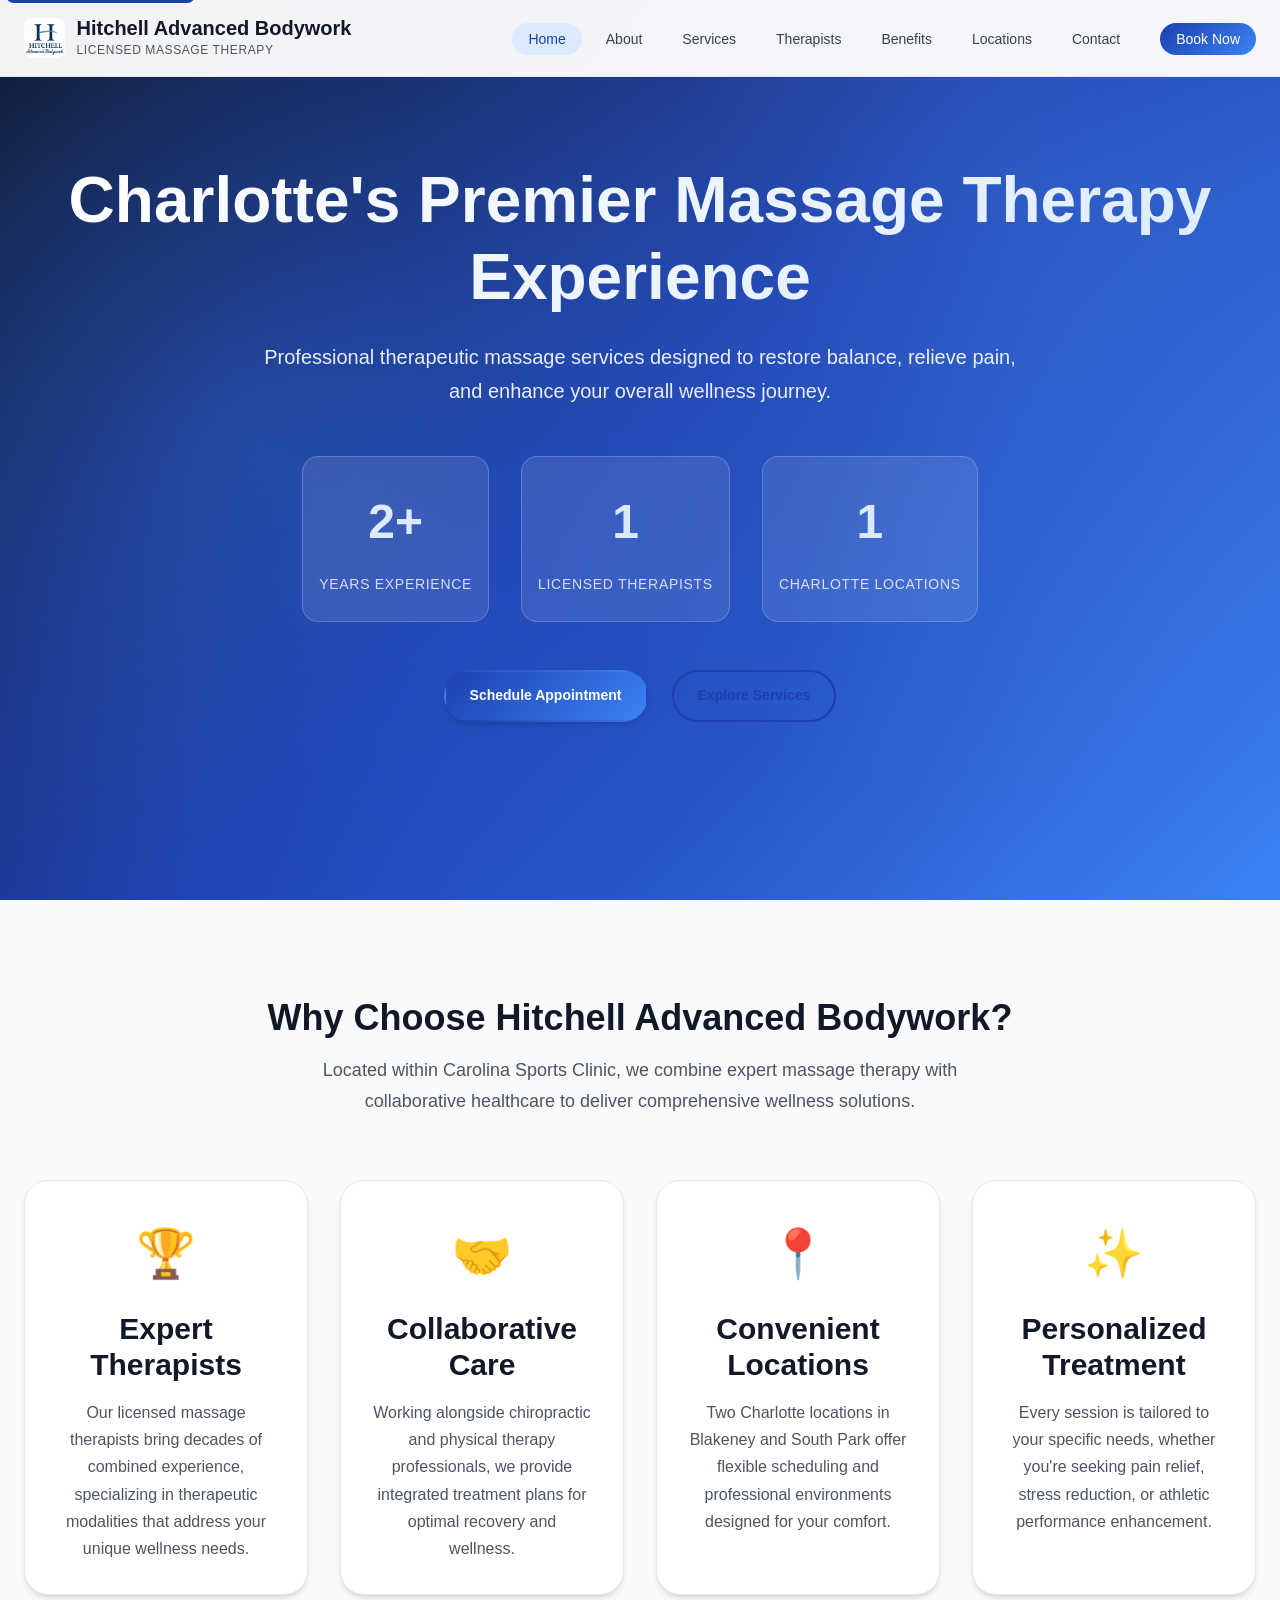
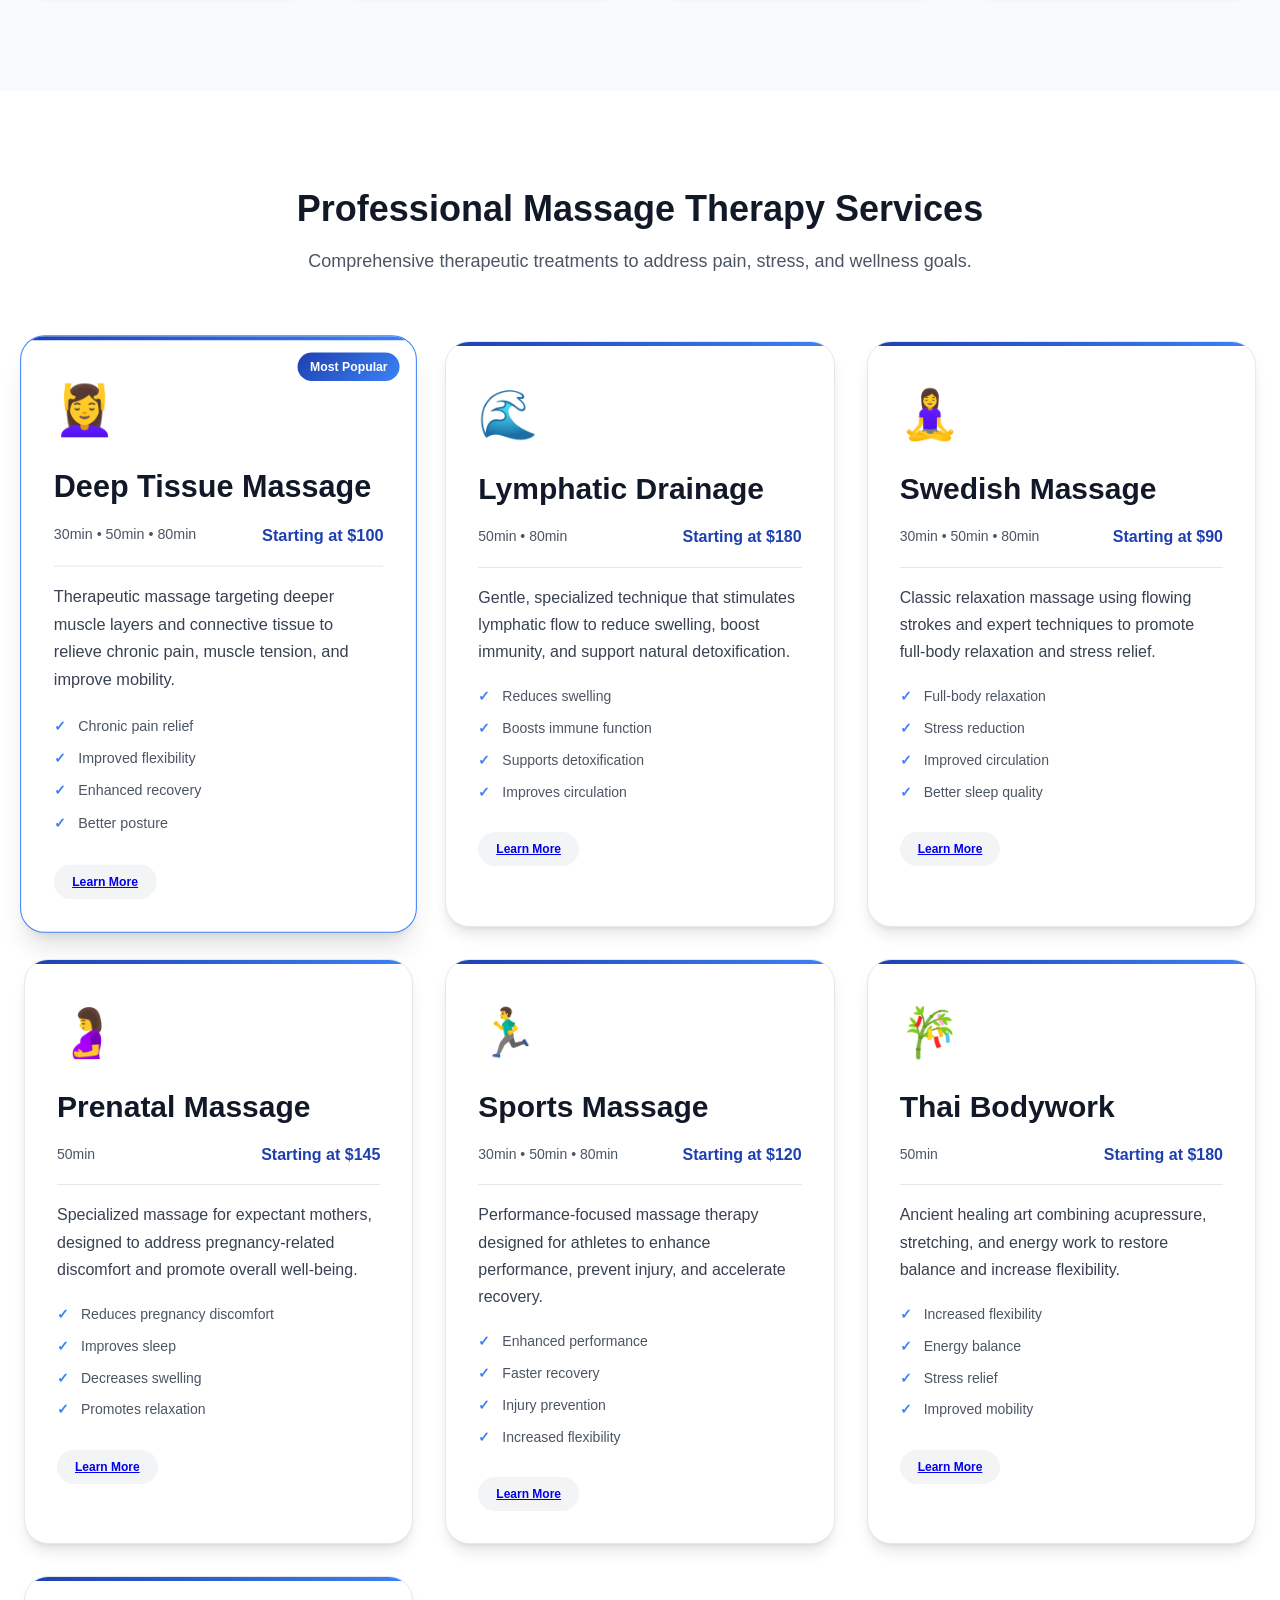
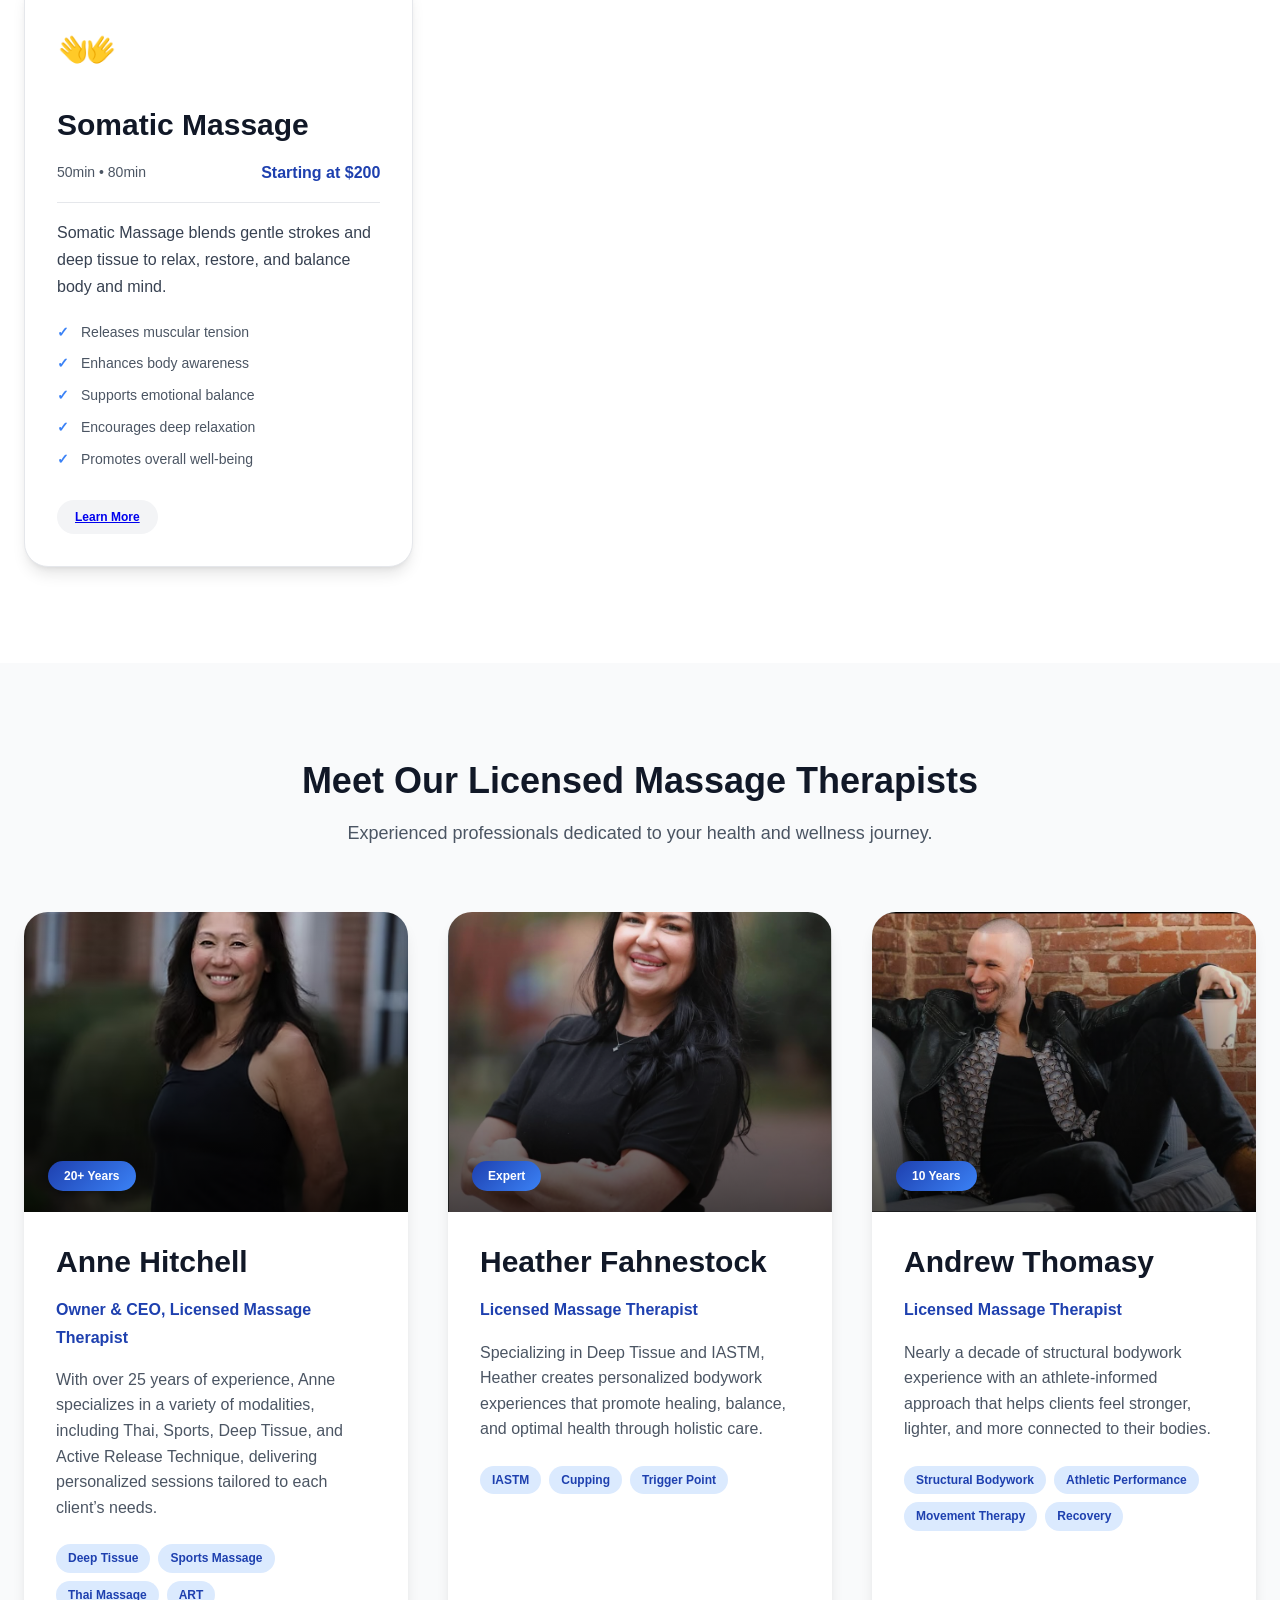
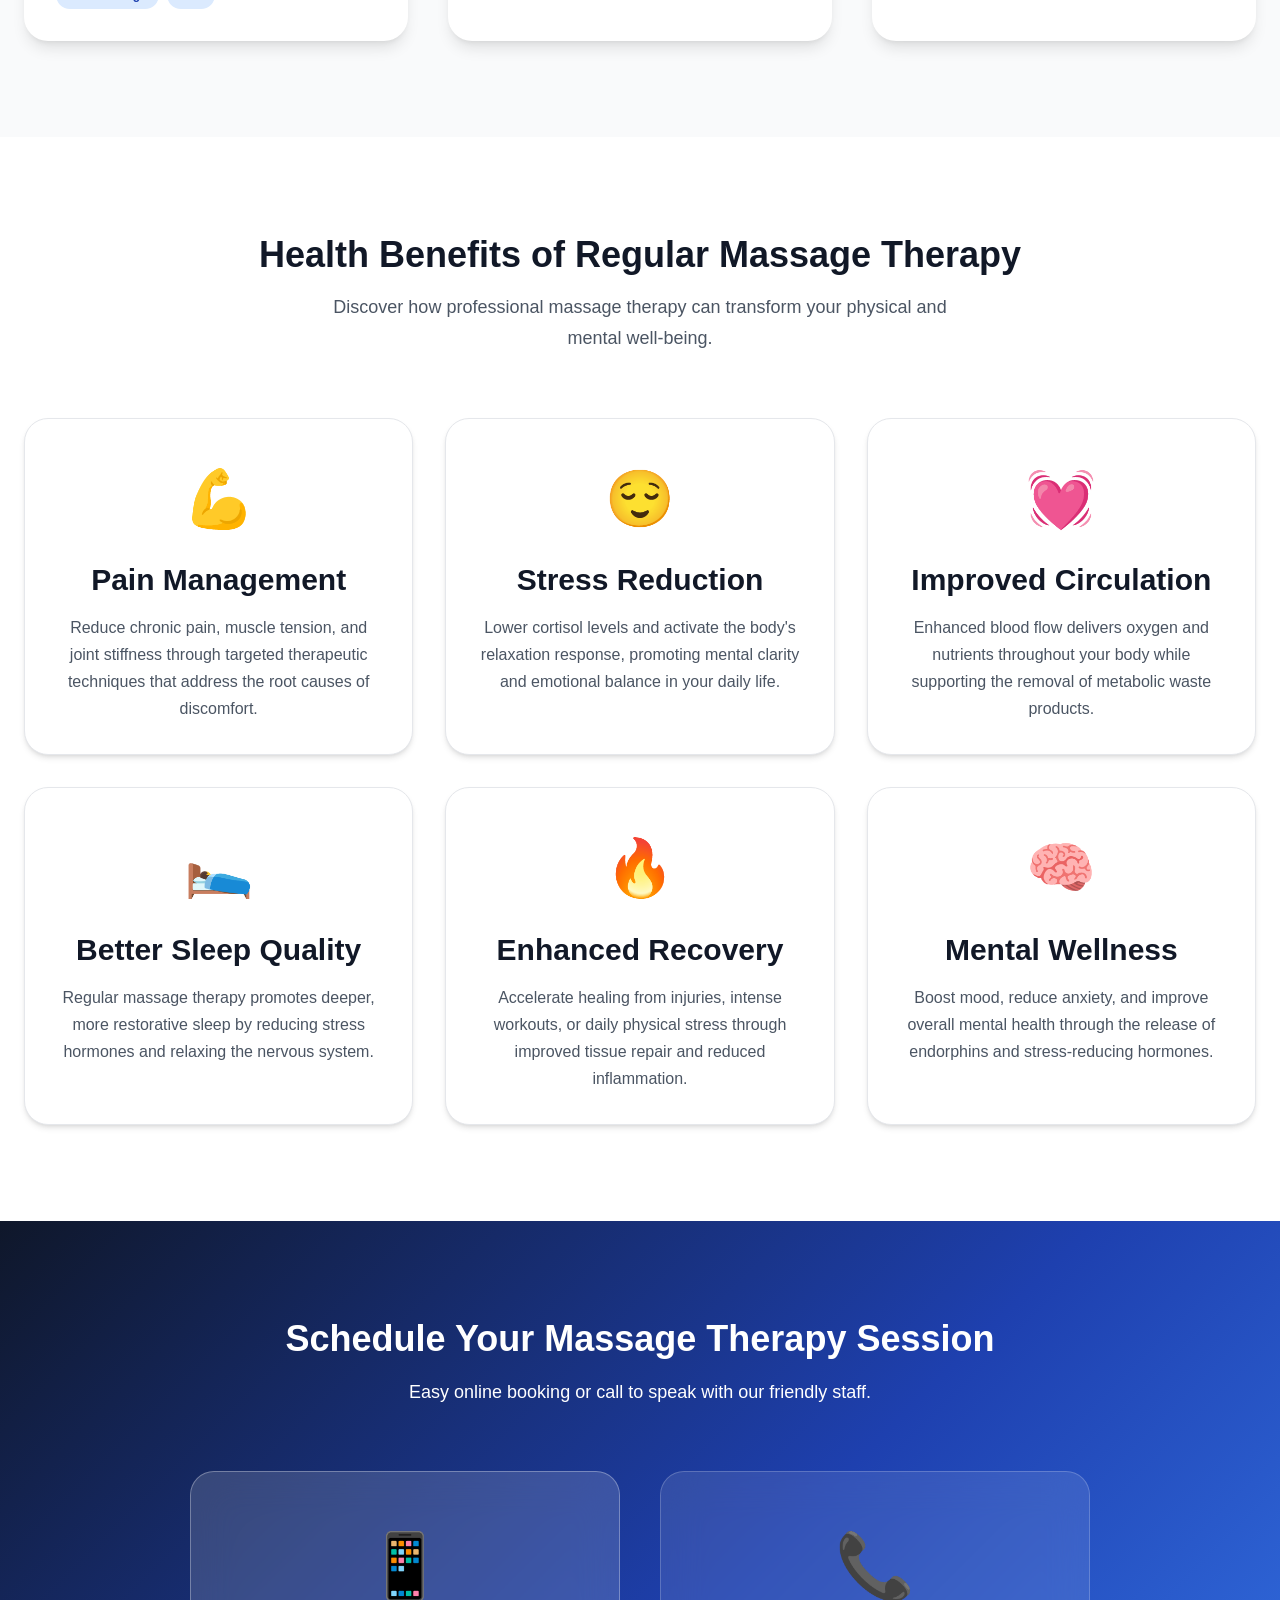
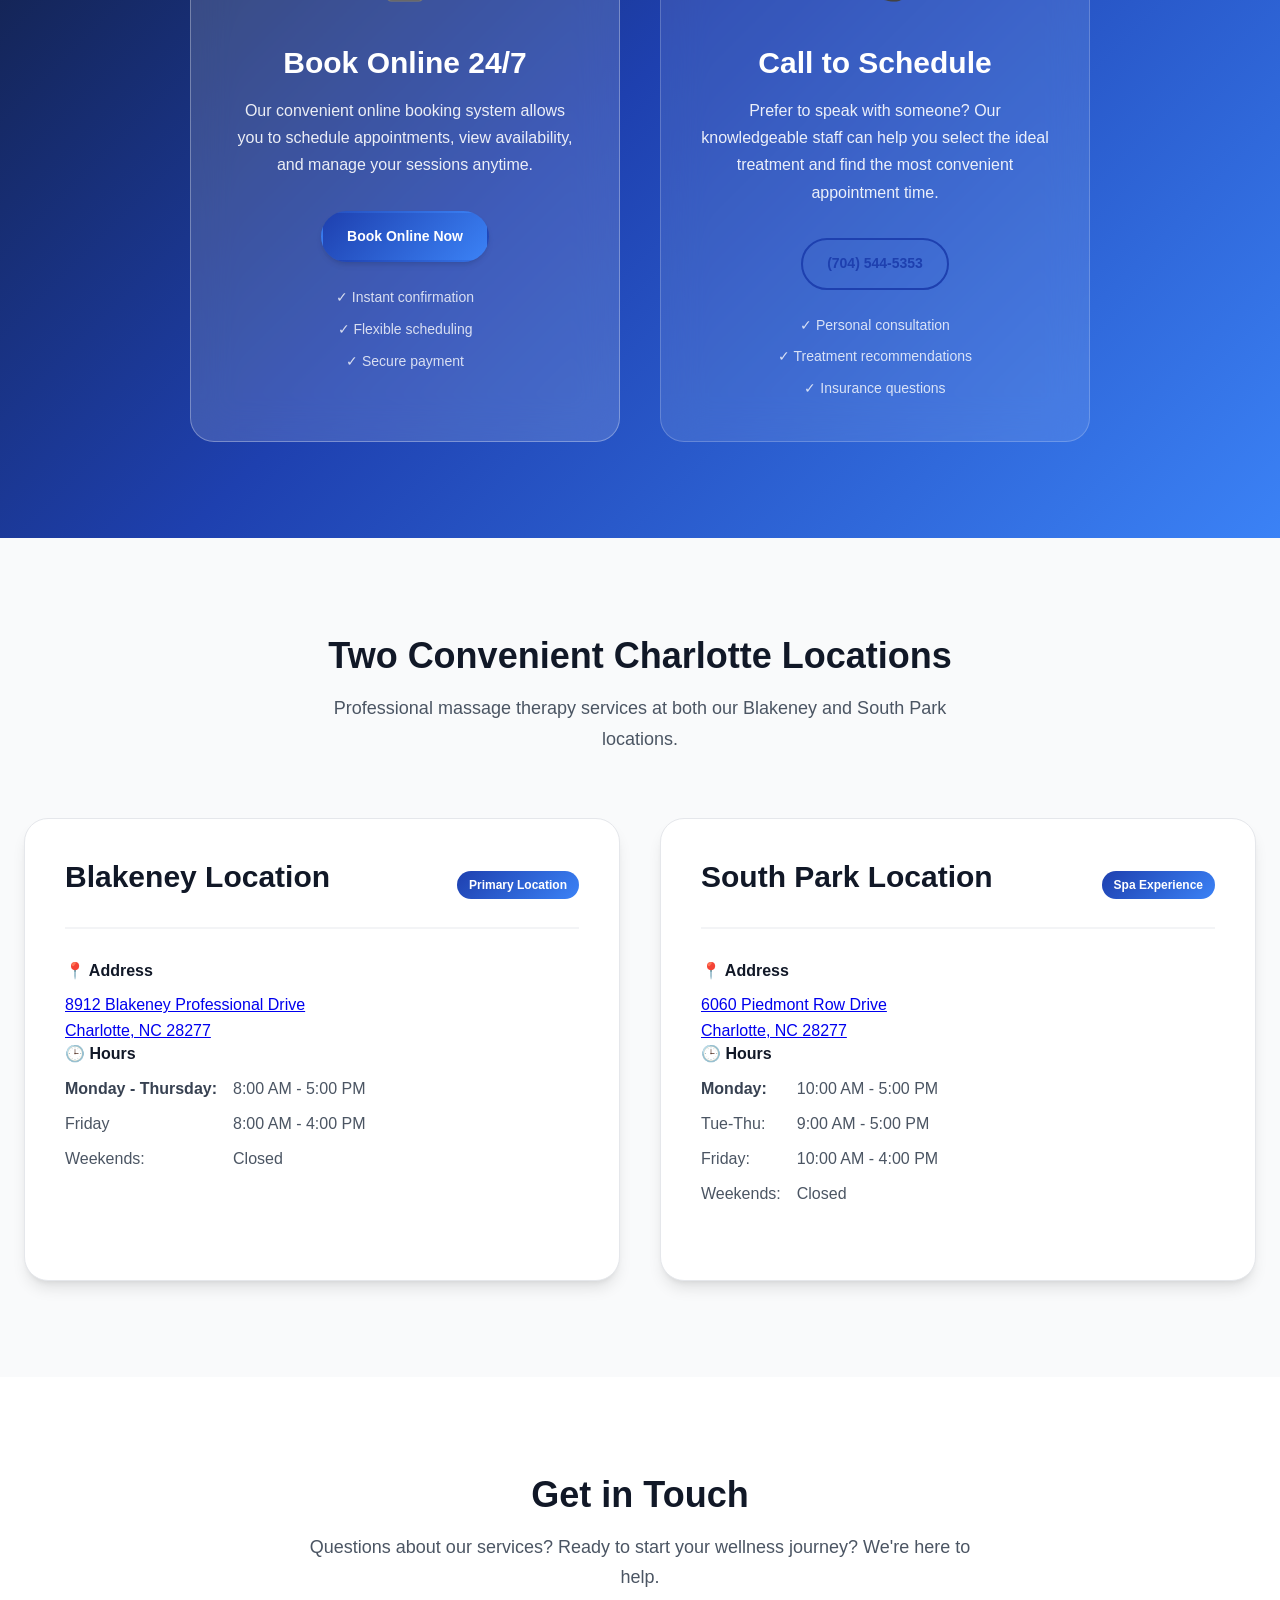
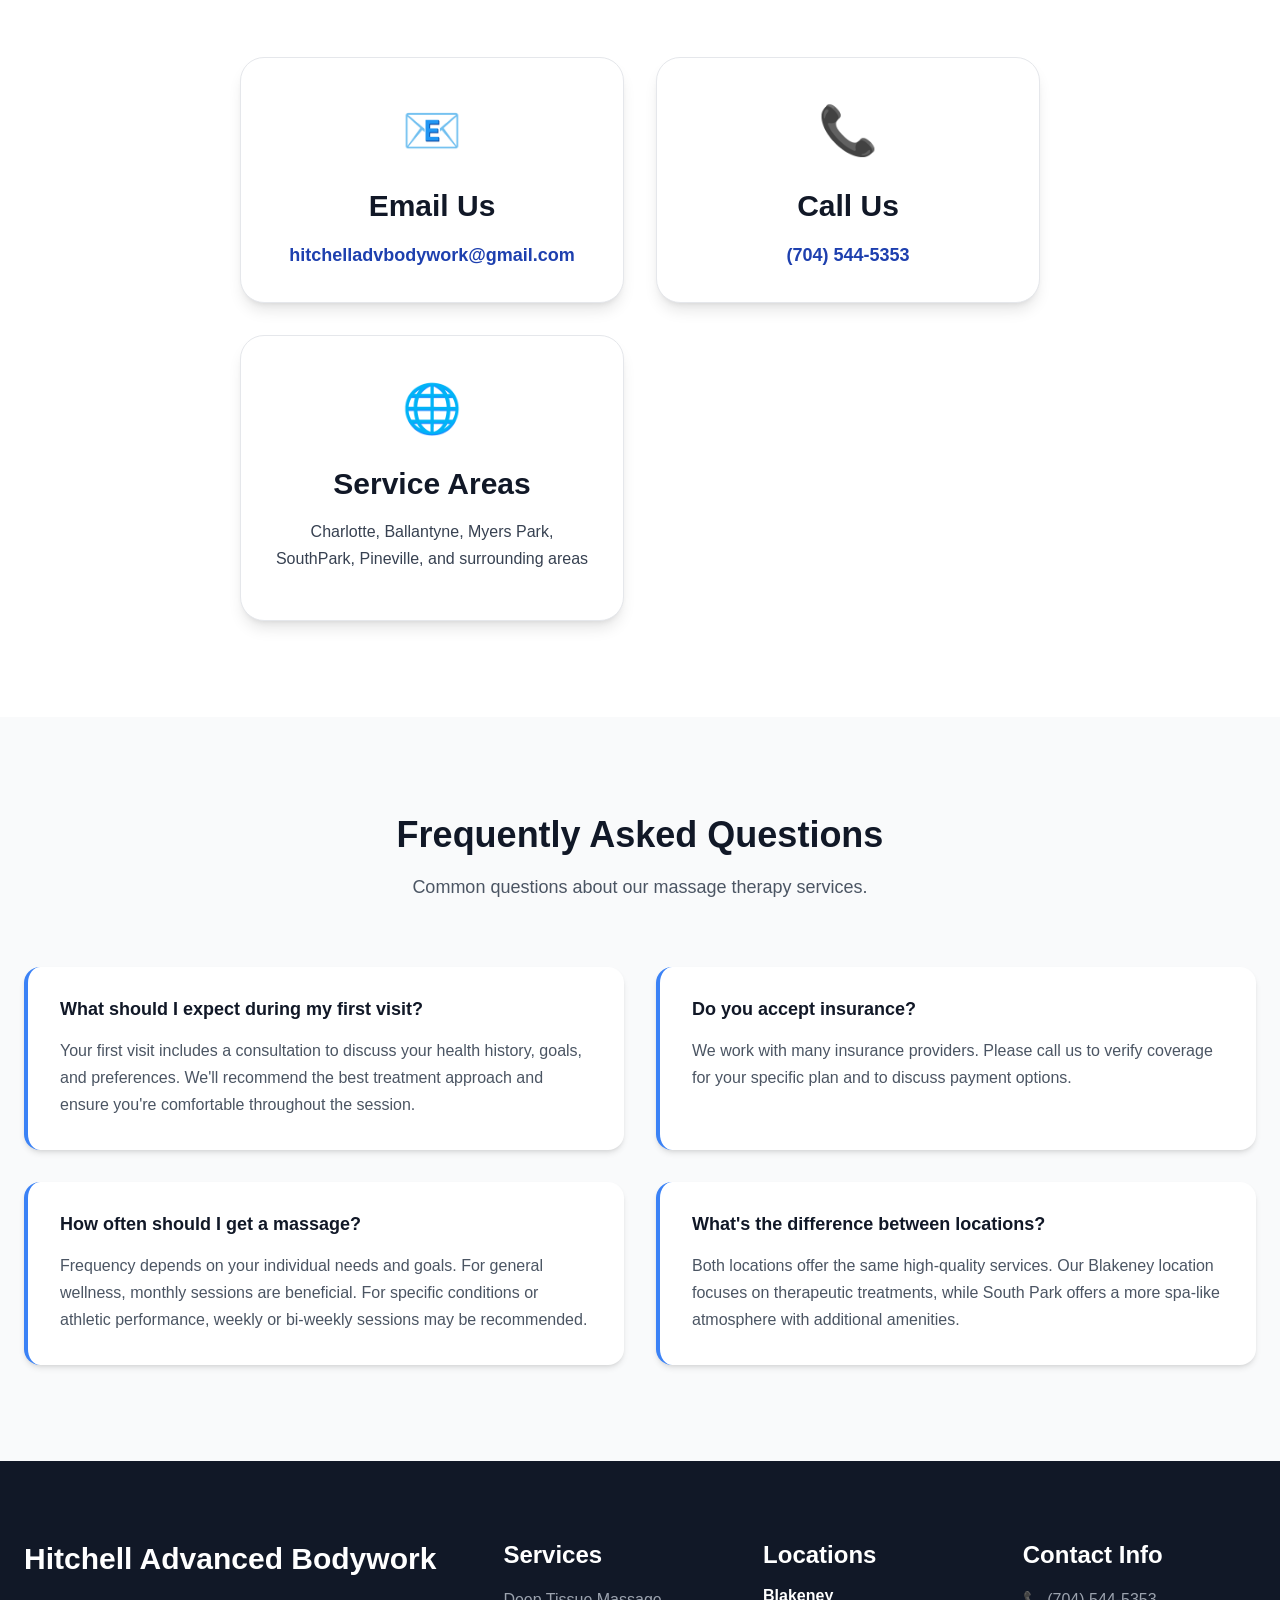
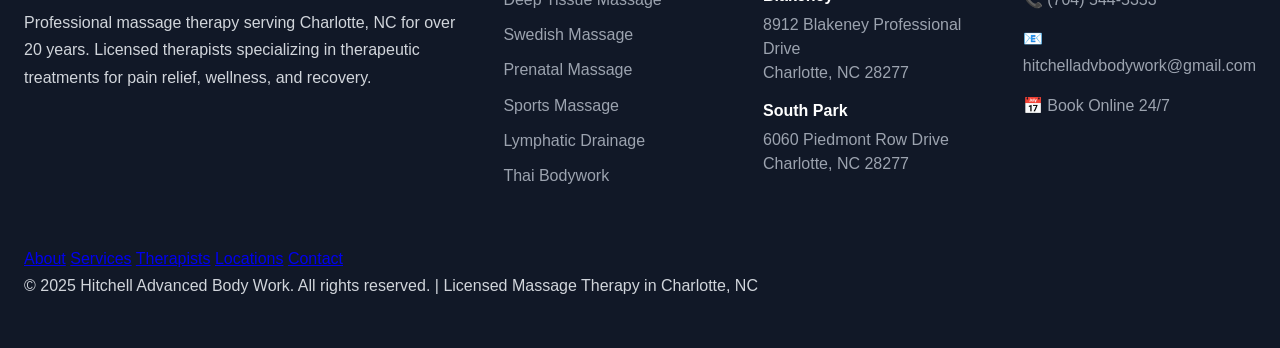
==== index.html @ aff87672 "Update index.html No Reiki" ====
<!DOCTYPE html>
<html lang="en">
<head>
    <meta charset="UTF-8">
    <meta name="viewport" content="width=device-width, initial-scale=1.0, maximum-scale=1.0, user-scalable=no">

    <title>Hitchell Advanced Bodywork | Professional Massage Therapy Charlotte NC | Licensed Therapists</title>

    <!-- Enhanced SEO Meta Tags -->
    <meta name="description" content="Expert massage therapy in Charlotte, NC. Licensed therapists offering deep tissue, Swedish, prenatal, sports massage & more. Book online at Blakeney & South Park locations.">
    <meta name="keywords" content="massage therapy Charlotte NC, deep tissue massage, Swedish massage, prenatal massage, sports massage, lymphatic drainage, professional massage therapist, Charlotte massage clinic">
    <meta name="author" content="Hitchell Advanced Bodywork">
    <meta name="robots" content="index, follow">
    
    <!-- Local Business Schema -->
    <script type="application/ld+json">
    {
      "@context": "https://schema.org",
      "@type": "LocalBusiness",
      "name": "Hitchell Advanced Bodywork",
      "description": "Professional massage therapy services in Charlotte, NC",
      "url": "https://hitchelladvancedbodywork.com",
      "telephone": "+1-704-544-5353",
      "email": "hitchelladvbodywork@gmail.com",
      "address": [
        {
          "@type": "PostalAddress",
          "streetAddress": "8912 Blakeney Professional Drive",
          "addressLocality": "Charlotte",
          "addressRegion": "NC",
          "postalCode": "28277"
        },
        {
          "@type": "PostalAddress",
          "streetAddress": "6060 Piedmont Row Drive",
          "addressLocality": "Charlotte",
          "addressRegion": "NC",
          "postalCode": "28277"
        }
      ],
      "openingHours": ["Mo 08:00-17:00", "Tu 08:00-14:00", "We 08:00-13:30", "Th 09:00-17:00", "Fr 09:00-15:00"],
      "serviceArea": {
        "@type": "GeoCircle",
        "geoMidpoint": {
          "@type": "GeoCoordinates",
          "latitude": "35.1495",
          "longitude": "-80.8414"
        },
        "geoRadius": "25000"
      },
      "priceRange": "$$"
    }
    </script>

    <!-- Favicon -->
    <link rel="icon" type="image/x-icon" href="favicon.ico">
    <link rel="icon" type="image/png" sizes="32x32" href="hitchadv.png">
    <link rel="apple-touch-icon" sizes="180x180" href="hitchadv.png">

    <!-- Open Graph Tags -->
    <meta property="og:title" content="Hitchell Advanced Bodywork - Professional Massage Therapy Charlotte NC">
    <meta property="og:description" content="Expert massage therapy services including deep tissue, Swedish, prenatal, and sports massage. Licensed therapists in Charlotte, NC.">
    <meta property="og:type" content="business.business">
    <meta property="og:url" content="https://hitchelladvancedbodywork.com">
    <meta property="og:image" content="https://hitchelladvancedbodywork.com/hitchadv.png">

    <link rel="stylesheet" href="massage_website_seo_css.css">
    <meta name="theme-color" content="#2C5AA0">
</head>

<body>
    <!-- Skip Navigation -->
    <a href="#main-content" class="skip-link">Skip to main content</a>

    <!-- Navigation Header -->
    <nav class="navbar" role="navigation" aria-label="Main navigation">
        <div class="nav-container">
            <div class="nav-brand">
                <img src="hitchadv.png" alt="Hitchell Advanced Body Work Logo" class="nav-logo">
                <div class="brand-text">
                    <h1 class="brand-name">Hitchell Advanced Bodywork</h1>
                    <span class="brand-tagline">Licensed Massage Therapy</span>
                </div>
            </div>

            <button class="nav-toggle" aria-label="Toggle navigation menu" aria-expanded="false">
                <span class="hamburger-line"></span>
                <span class="hamburger-line"></span>
                <span class="hamburger-line"></span>
            </button>

            <ul class="nav-menu" role="menubar">
                <li class="nav-item" role="none">
                    <a href="#home" class="nav-link" role="menuitem" aria-current="page">Home</a>
                </li>
                <li class="nav-item" role="none">
                    <a href="#about" class="nav-link" role="menuitem">About</a>
                </li>
                <li class="nav-item" role="none">
                    <a href="#services" class="nav-link" role="menuitem">Services</a>
                </li>
                <li class="nav-item" role="none">
                    <a href="#team" class="nav-link" role="menuitem">Therapists</a>
                </li>
                <li class="nav-item" role="none">
                    <a href="#benefits" class="nav-link" role="menuitem">Benefits</a>
                </li>
                <li class="nav-item" role="none">
                    <a href="#locations" class="nav-link" role="menuitem">Locations</a>
                </li>
                <li class="nav-item" role="none">
                    <a href="#contact" class="nav-link" role="menuitem">Contact</a>
                </li>
                <li class="nav-item nav-cta" role="none">
                    <a href="#booking" class="nav-link cta-nav" role="menuitem">Book Now</a>
                </li>
            </ul>
        </div>
    </nav>

    <main id="main-content" role="main">
        <!-- Hero Section -->
        <section id="home" class="hero-section" aria-labelledby="hero-title">
            <div class="hero-background"></div>
            <div class="hero-content">
                <div class="container">
                    <div class="hero-text">
                        <h2 id="hero-title" class="hero-title">Charlotte's Premier Massage Therapy Experience</h2>
                        <p class="hero-subtitle">Professional therapeutic massage services designed to restore balance, relieve pain, and enhance your overall wellness journey.</p>
                        <div class="hero-stats">
                            <div class="stat-item">
                                <span class="stat-number">20+</span>
                                <span class="stat-label">Years Experience</span>
                            </div>
                            <div class="stat-item">
                                <span class="stat-number">3</span>
                                <span class="stat-label">Licensed Therapists</span>
                            </div>
                            <div class="stat-item">
                                <span class="stat-number">2</span>
                                <span class="stat-label">Charlotte Locations</span>
                            </div>
                        </div>
                        <div class="hero-actions">
                            <a href="#booking" class="btn btn-primary">Schedule Appointment</a>
                            <a href="#services" class="btn btn-outline">Explore Services</a>
                        </div>
                    </div>
                </div>
            </div>
        </section>

        <!-- About Section -->
        <section id="about" class="about-section" aria-labelledby="about-title">
            <div class="container">
                <div class="section-header">
                    <h2 id="about-title">Why Choose Hitchell Advanced Bodywork?</h2>
                    <p class="section-subtitle">Located within Carolina Sports Clinic, we combine expert massage therapy with collaborative healthcare to deliver comprehensive wellness solutions.</p>
                </div>
                
                <div class="about-grid">
                    <div class="about-card">
                        <div class="card-icon">🏆</div>
                        <h3>Expert Therapists</h3>
                        <p>Our licensed massage therapists bring decades of combined experience, specializing in therapeutic modalities that address your unique wellness needs.</p>
                    </div>
                    
                    <div class="about-card">
                        <div class="card-icon">🤝</div>
                        <h3>Collaborative Care</h3>
                        <p>Working alongside chiropractic and physical therapy professionals, we provide integrated treatment plans for optimal recovery and wellness.</p>
                    </div>
                    
                    <div class="about-card">
                        <div class="card-icon">📍</div>
                        <h3>Convenient Locations</h3>
                        <p>Two Charlotte locations in Blakeney and South Park offer flexible scheduling and professional environments designed for your comfort.</p>
                    </div>
                    
                    <div class="about-card">
                        <div class="card-icon">✨</div>
                        <h3>Personalized Treatment</h3>
                        <p>Every session is tailored to your specific needs, whether you're seeking pain relief, stress reduction, or athletic performance enhancement.</p>
                    </div>
                </div>
            </div>
        </section>

        <!-- Services Section -->
        <section id="services" class="services-section" aria-labelledby="services-title">
            <div class="container">
                <div class="section-header">
                    <h2 id="services-title">Professional Massage Therapy Services</h2>
                    <p class="section-subtitle">Comprehensive therapeutic treatments to address pain, stress, and wellness goals.</p>
                </div>

                <div class="services-grid">
                    <article class="service-card featured">
                        <div class="service-badge">Most Popular</div>
                        <div class="service-icon">💆‍♀️</div>
                        <h3>Deep Tissue Massage</h3>
                        <div class="service-meta">
                            <span class="duration">30min • 50min • 80min</span>
                            <span class="price">Starting at $100</span>
                        </div>
                        <p>Therapeutic massage targeting deeper muscle layers and connective tissue to relieve chronic pain, muscle tension, and improve mobility.</p>
                        <ul class="service-benefits">
                            <li>Chronic pain relief</li>
                            <li>Improved flexibility</li>
                            <li>Enhanced recovery</li>
                            <li>Better posture</li>
                        </ul>
                        <button class="btn btn-service"><a href="https://mysite.vagaro.com/hitchelladvancedbodyworkblakeney/services">Learn More</a></button>
                    </article>

                    <article class="service-card">
                        <div class="service-icon">🌊</div>
                        <h3>Lymphatic Drainage</h3>
                        <div class="service-meta">
                            <span class="duration">50min • 80min</span>
                            <span class="price">Starting at $180</span>
                        </div>
                        <p>Gentle, specialized technique that stimulates lymphatic flow to reduce swelling, boost immunity, and support natural detoxification.</p>
                        <ul class="service-benefits">
                            <li>Reduces swelling</li>
                            <li>Boosts immune function</li>
                            <li>Supports detoxification</li>
                            <li>Improves circulation</li>
                        </ul>
                        <button class="btn btn-service"><a href="https://mysite.vagaro.com/hitchelladvancedbodyworkblakeney/services">Learn More</a></button>
                    </article>

                    <article class="service-card">
                        <div class="service-icon">🧘‍♀️</div>
                        <h3>Swedish Massage</h3>
                        <div class="service-meta">
                            <span class="duration">30min • 50min • 80min</span>
                            <span class="price">Starting at $90</span>
                        </div>
                        <p>Classic relaxation massage using flowing strokes and expert techniques to promote full-body relaxation and stress relief.</p>
                        <ul class="service-benefits">
                            <li>Full-body relaxation</li>
                            <li>Stress reduction</li>
                            <li>Improved circulation</li>
                            <li>Better sleep quality</li>
                        </ul>
                        <button class="btn btn-service"><a href="https://mysite.vagaro.com/hitchelladvancedbodyworkblakeney/services">Learn More</a></button>
                    </article>

                    <article class="service-card">
                        <div class="service-icon">🤰</div>
                        <h3>Prenatal Massage</h3>
                        <div class="service-meta">
                            <span class="duration">50min</span>
                            <span class="price">Starting at $145</span>
                        </div>
                        <p>Specialized massage for expectant mothers, designed to address pregnancy-related discomfort and promote overall well-being.</p>
                        <ul class="service-benefits">
                            <li>Reduces pregnancy discomfort</li>
                            <li>Improves sleep</li>
                            <li>Decreases swelling</li>
                            <li>Promotes relaxation</li>
                        </ul>
                        <button class="btn btn-service"><a href="https://mysite.vagaro.com/hitchelladvancedbodyworkblakeney/services">Learn More</a></button>
                    </article>

                    <article class="service-card">
                        <div class="service-icon">🏃‍♂️</div>
                        <h3>Sports Massage</h3>
                        <div class="service-meta">
                            <span class="duration">30min • 50min • 80min</span>
                            <span class="price">Starting at $120</span>
                        </div>
                        <p>Performance-focused massage therapy designed for athletes to enhance performance, prevent injury, and accelerate recovery.</p>
                        <ul class="service-benefits">
                            <li>Enhanced performance</li>
                            <li>Faster recovery</li>
                            <li>Injury prevention</li>
                            <li>Increased flexibility</li>
                        </ul>
                        <button class="btn btn-service"><a href="https://mysite.vagaro.com/hitchelladvancedbodyworkblakeney/services">Learn More</a></button>
                    </article>

                    <article class="service-card">
                        <div class="service-icon">🎋</div>
                        <h3>Thai Bodywork</h3>
                        <div class="service-meta">
                            <span class="duration">50min</span>
                            <span class="price">Starting at $180</span>
                        </div>
                        <p>Ancient healing art combining acupressure, stretching, and energy work to restore balance and increase flexibility.</p>
                        <ul class="service-benefits">
                            <li>Increased flexibility</li>
                            <li>Energy balance</li>
                            <li>Stress relief</li>
                            <li>Improved mobility</li>
                        </ul>
                        <button class="btn btn-service"><a href="https://mysite.vagaro.com/hitchelladvancedbodyworkblakeney/services">Learn More</a></button>
                    </article>
                    <article class="service-card">
                        <div class="service-icon">👐</div>
                        <h3>Somatic Massage</h3>
                        <div class="service-meta">
                            <span class="duration">50min • 80min </span>
                            <span class="price">Starting at $200</span>
                        </div>
                        <p>Somatic Massage blends gentle strokes and deep tissue to relax, restore, and balance body and mind.</p>
                        <ul class="service-benefits">
                            <li>Releases muscular tension</li>
                            <li>Enhances body awareness</li>
                            <li>Supports emotional balance</li>
                            <li>Encourages deep relaxation</li>
                            <li>Promotes overall well-being</li>
                        </ul>
                        <button class="btn btn-service"><a href="https://mysite.vagaro.com/hitchelladvancedbodyworkblakeney/services">Learn More</a></button>
                    </article>
                </div>
            </div>
        </section>

        <!-- Team Section -->
        <section id="team" class="team-section" aria-labelledby="team-title">
            <div class="container">
                <div class="section-header">
                    <h2 id="team-title">Meet Our Licensed Massage Therapists</h2>
                    <p class="section-subtitle">Experienced professionals dedicated to your health and wellness journey.</p>
                </div>

                <div class="team-grid">
                    <article class="team-card">
                        <div class="team-image">
                            <img src="aHitch.avif" alt="Anne Hitchel - Owner and Licensed Massage Therapist" loading="lazy">
                            <div class="team-overlay">
                                <div class="team-social">
                                    <span class="experience-badge">20+ Years</span>
                                </div>
                            </div>
                        </div>
                        <div class="team-content">
                            <h3>Anne Hitchell</h3>
                            <p class="team-role">Owner & CEO, Licensed Massage Therapist</p>
                            <p class="team-bio">With over 25 years of experience, Anne specializes in a variety of modalities, including Thai, Sports, Deep Tissue, and Active Release Technique, delivering personalized sessions tailored to each client’s needs.</p>
                            <div class="team-specialties">
                                <span class="specialty">Deep Tissue</span>
                                <span class="specialty">Sports Massage</span>
                                <span class="specialty">Thai Massage</span>
                                <span class="specialty">ART</span>
                            </div>
                        </div>
                    </article>

                    <article class="team-card">
                        <div class="team-image">
                            <img src="HFahne.png" alt="Heather Fahnestock - Licensed Massage Therapist" loading="lazy">
                            <div class="team-overlay">
                                <div class="team-social">
                                    <span class="experience-badge">Expert</span>
                                </div>
                            </div>
                        </div>
                        <div class="team-content">
                            <h3>Heather Fahnestock</h3>
                            <p class="team-role">Licensed Massage Therapist</p>
                            <p class="team-bio">Specializing in Deep Tissue and IASTM, Heather creates personalized bodywork experiences that promote healing, balance, and optimal health through holistic care.</p>
                            <div class="team-specialties">
                                <span class="specialty">IASTM</span>
                                <span class="specialty">Cupping</span>
                                <span class="specialty">Trigger Point</span>
                            </div>
                        </div>
                    </article>

                    <article class="team-card">
                        <div class="team-image">
                            <img src="andrewthomasy.png" alt="Andrew Thomasy - Licensed Massage Therapist" loading="lazy">
                            <div class="team-overlay">
                                <div class="team-social">
                                    <span class="experience-badge">10 Years</span>
                                </div>
                            </div>
                        </div>
                        <div class="team-content">
                            <h3>Andrew Thomasy</h3>
                            <p class="team-role">Licensed Massage Therapist</p>
                            <p class="team-bio">Nearly a decade of structural bodywork experience with an athlete-informed approach that helps clients feel stronger, lighter, and more connected to their bodies.</p>
                            <div class="team-specialties">
                                <span class="specialty">Structural Bodywork</span>
                                <span class="specialty">Athletic Performance</span>
                                <span class="specialty">Movement Therapy</span>
                                <span class="specialty">Recovery</span>
                            </div>
                        </div>
                    </article>
                </div>
            </div>
        </section>

        <!-- Benefits Section -->
        <section id="benefits" class="benefits-section" aria-labelledby="benefits-title">
            <div class="container">
                <div class="section-header">
                    <h2 id="benefits-title">Health Benefits of Regular Massage Therapy</h2>
                    <p class="section-subtitle">Discover how professional massage therapy can transform your physical and mental well-being.</p>
                </div>

                <div class="benefits-grid">
                    <div class="benefit-card">
                        <div class="benefit-icon">💪</div>
                        <h3>Pain Management</h3>
                        <p>Reduce chronic pain, muscle tension, and joint stiffness through targeted therapeutic techniques that address the root causes of discomfort.</p>
                    </div>

                    <div class="benefit-card">
                        <div class="benefit-icon">😌</div>
                        <h3>Stress Reduction</h3>
                        <p>Lower cortisol levels and activate the body's relaxation response, promoting mental clarity and emotional balance in your daily life.</p>
                    </div>

                    <div class="benefit-card">
                        <div class="benefit-icon">💓</div>
                        <h3>Improved Circulation</h3>
                        <p>Enhanced blood flow delivers oxygen and nutrients throughout your body while supporting the removal of metabolic waste products.</p>
                    </div>

                    <div class="benefit-card">
                        <div class="benefit-icon">🛌</div>
                        <h3>Better Sleep Quality</h3>
                        <p>Regular massage therapy promotes deeper, more restorative sleep by reducing stress hormones and relaxing the nervous system.</p>
                    </div>

                    <div class="benefit-card">
                        <div class="benefit-icon">🔥</div>
                        <h3>Enhanced Recovery</h3>
                        <p>Accelerate healing from injuries, intense workouts, or daily physical stress through improved tissue repair and reduced inflammation.</p>
                    </div>

                    <div class="benefit-card">
                        <div class="benefit-icon">🧠</div>
                        <h3>Mental Wellness</h3>
                        <p>Boost mood, reduce anxiety, and improve overall mental health through the release of endorphins and stress-reducing hormones.</p>
                    </div>
                </div>
            </div>
        </section>

        <!-- Booking Section -->
        <section id="booking" class="booking-section" aria-labelledby="booking-title">
            <div class="container">
                <div class="section-header">
                    <h2 id="booking-title">Schedule Your Massage Therapy Session</h2>
                    <p class="section-subtitle" id="makewhite">Easy online booking or call to speak with our friendly staff.</p>
                </div>

                <div class="booking-options">
                    <div class="booking-card primary">
                        <div class="booking-icon">📱</div>
                        <h3>Book Online 24/7</h3>
                        <p>Our convenient online booking system allows you to schedule appointments, view availability, and manage your sessions anytime.</p>
                        <a href="https://mysite.vagaro.com/hitchelladvancedbodyworkblakeney/home" 
                           target="_blank" 
                           rel="noopener noreferrer" 
                           class="btn btn-primary">
                            Book Online Now
                        </a>
                        <div class="booking-features">
                            <span>✓ Instant confirmation</span>
                            <span>✓ Flexible scheduling</span>
                            <span>✓ Secure payment</span>
                        </div>
                    </div>

                    <div class="booking-card">
                        <div class="booking-icon">📞</div>
                        <h3>Call to Schedule</h3>
                        <p>Prefer to speak with someone? Our knowledgeable staff can help you select the ideal treatment and find the most convenient appointment time.</p>
                        <a href="tel:+17045445353" class="btn btn-outline phone-btn">
                            (704) 544-5353
                        </a>
                        <div class="booking-features">
                            <span>✓ Personal consultation</span>
                            <span>✓ Treatment recommendations</span>
                            <span>✓ Insurance questions</span>
                        </div>
                    </div>
                </div>
            </div>
        </section>

        <!-- Locations Section -->
        <section id="locations" class="locations-section" aria-labelledby="locations-title">
            <div class="container">
                <div class="section-header">
                    <h2 id="locations-title">Two Convenient Charlotte Locations</h2>
                    <p class="section-subtitle">Professional massage therapy services at both our Blakeney and South Park locations.</p>
                </div>

                <div class="locations-grid">
                    <article class="location-card">
                        <div class="location-header">
                            <h3>Blakeney Location</h3>
                            <div class="location-badge">Primary Location</div>
                        </div>
                        
                        <div class="location-content">
                            <div class="location-info">
                                <div class="info-group">
                                    <h4>📍 Address</h4>
                                    <address>
                                        <a href="https://www.google.com/maps/place/8912+Blakeney+Professional+Dr,+Charlotte,+NC+28277/data=!4m2!3m1!1s0x88542802fa7e78d1:0xdeff4538cecf739a?sa=X&ved=1t:242&ictx=111">
                                            8912 Blakeney Professional Drive<br>
                                            Charlotte, NC 28277
                                        </a>
                                    </address>
                                </div>

                                <div class="info-group">
                                    <h4>🕒 Hours</h4>
                                    <div class="hours-grid">
                                        <span>Monday - Thursday:</span><span>8:00 AM - 5:00 PM</span>
                                        <span>Friday</span><span>8:00 AM - 4:00 PM</span>
                                        <span>Weekends:</span><span>Closed</span>
                                    </div>
                                </div>
                            </div>

                           
                        </div>
                    </article>

                    <article class="location-card">
                        <div class="location-header">
                            <h3>South Park Location</h3>
                            <div class="location-badge">Spa Experience</div>
                        </div>
                        
                        <div class="location-content">
                            <div class="location-info">
                                <div class="info-group">
                                    <h4>📍 Address</h4>
                                    <address>
                                        <a href="https://www.google.com/maps/place/6060+Piedmont+Row+Dr,+Charlotte,+NC+28210/data=!4m2!3m1!1s0x88569e68d81b9831:0x7cf42395c311ebec?sa=X&ved=1t:242&ictx=111">
                                            6060 Piedmont Row Drive<br>
                                            Charlotte, NC 28277
                                        </a>
                                    </address>
                                </div>

                                <div class="info-group">
                                    <h4>🕒 Hours</h4>
                                    <div class="hours-grid">
                                        <span>Monday:</span><span>10:00 AM - 5:00 PM</span>
                                        <span>Tue-Thu:</span><span>9:00 AM - 5:00 PM</span>
                                        <span>Friday:</span><span>10:00 AM - 4:00 PM</span>
                                        <span>Weekends:</span><span>Closed</span>
                                    </div>
                                </div>
                            </div>

                            <div class="location-amenities">
                        
                            </div>
                        </div>
                    </article>
                </div>
            </div>
        </section>

        <!-- Contact Section -->
        <section id="contact" class="contact-section" aria-labelledby="contact-title">
            <div class="container">
                <div class="section-header">
                    <h2 id="contact-title">Get in Touch</h2>
                    <p class="section-subtitle">Questions about our services? Ready to start your wellness journey? We're here to help.</p>
                </div>

                <div class="contact-wrapper">
                    <div class="contact-info">
                        <div class="contact-card">
                            <div class="contact-icon">📧</div>
                            <h3>Email Us</h3>
                            <a href="mailto:hitchelladvbodywork@gmail.com" class="contact-link">
                                hitchelladvbodywork@gmail.com
                            </a>
                        </div>

                        <div class="contact-card">
                            <div class="contact-icon">📞</div>
                            <h3>Call Us</h3>
                            <a href="tel:+17045445353" class="contact-link">
                                (704) 544-5353
                            </a>
                        </div>

                        <div class="contact-card">
                            <div class="contact-icon">🌐</div>
                            <h3>Service Areas</h3>
                            <p>Charlotte, Ballantyne, Myers Park, SouthPark, Pineville, and surrounding areas</p>
                        </div>
                    </div>
                </div>
            </div>
        </section>

        <!-- FAQ Section -->
        <section class="faq-section" aria-labelledby="faq-title">
            <div class="container">
                <div class="section-header">
                    <h2 id="faq-title">Frequently Asked Questions</h2>
                    <p class="section-subtitle">Common questions about our massage therapy services.</p>
                </div>

                <div class="faq-grid">
                    <div class="faq-item">
                        <h3>What should I expect during my first visit?</h3>
                        <p>Your first visit includes a consultation to discuss your health history, goals, and preferences. We'll recommend the best treatment approach and ensure you're comfortable throughout the session.</p>
                    </div>

                    <div class="faq-item">
                        <h3>Do you accept insurance?</h3>
                        <p>We work with many insurance providers. Please call us to verify coverage for your specific plan and to discuss payment options.</p>
                    </div>

                    <div class="faq-item">
                        <h3>How often should I get a massage?</h3>
                        <p>Frequency depends on your individual needs and goals. For general wellness, monthly sessions are beneficial. For specific conditions or athletic performance, weekly or bi-weekly sessions may be recommended.</p>
                    </div>

                    <div class="faq-item">
                        <h3>What's the difference between locations?</h3>
                        <p>Both locations offer the same high-quality services. Our Blakeney location focuses on therapeutic treatments, while South Park offers a more spa-like atmosphere with additional amenities.</p>
                    </div>
                </div>
            </div>
        </section>
    </main>

    <footer class="footer" role="contentinfo">
        <div class="container">
            <div class="footer-content">
                <div class="footer-section">
                    <div class="footer-brand">
                        
                        <h3>Hitchell Advanced Bodywork</h3>
                        <p>Professional massage therapy serving Charlotte, NC for over 20 years. Licensed therapists specializing in therapeutic treatments for pain relief, wellness, and recovery.</p>
                    </div>
                </div>

                <div class="footer-section">
                    <h4>Services</h4>
                    <ul>
                        <li><a href="#services">Deep Tissue Massage</a></li>
                        <li><a href="#services">Swedish Massage</a></li>
                        <li><a href="#services">Prenatal Massage</a></li>
                        <li><a href="#services">Sports Massage</a></li>
                        <li><a href="#services">Lymphatic Drainage</a></li>
                        <li><a href="#services">Thai Bodywork</a></li>
                    </ul>
                </div>

                <div class="footer-section">
                    <h4>Locations</h4>
                    <div class="footer-location">
                        <h5>Blakeney</h5>
                        <address>
                            8912 Blakeney Professional Drive<br>
                            Charlotte, NC 28277
                        </address>
                    </div>
                    <div class="footer-location">
                        <h5>South Park</h5>
                        <address>
                            6060 Piedmont Row Drive<br>
                            Charlotte, NC 28277
                        </address>
                    </div>
                </div>

                <div class="footer-section">
                    <h4>Contact Info</h4>
                    <div class="contact-details">
                        <a href="tel:+17045445353" class="footer-contact">
                            📞 (704) 544-5353
                        </a>
                        <a href="mailto:hitchelladvbodywork@gmail.com" class="footer-contact">
                            📧 hitchelladvbodywork@gmail.com
                        </a>
                        <a href="#booking" class="footer-contact">
                            📅 Book Online 24/7
                        </a>
                    </div>
                </div>
            </div>

            <div class="footer-bottom">
                <div class="footer-links">
                    <a href="#about">About</a>
                    <a href="#services">Services</a>
                    <a href="#team">Therapists</a>
                    <a href="#locations">Locations</a>
                    <a href="#contact">Contact</a>
                </div>
                <p class="copyright">&copy; 2025 Hitchell Advanced Body Work. All rights reserved. | Licensed Massage Therapy in Charlotte, NC</p>
            </div>
        </div>
    </footer>

    <script>
        // Enhanced Navigation
        const navToggle = document.querySelector('.nav-toggle');
        const navMenu = document.querySelector('.nav-menu');
        const navLinks = document.querySelectorAll('.nav-link');

        // Mobile menu toggle
        navToggle.addEventListener('click', () => {
            const isExpanded = navToggle.getAttribute('aria-expanded') === 'true';
            navToggle.setAttribute('aria-expanded', !isExpanded);
            navMenu.classList.toggle('active');
            document.body.classList.toggle('nav-open');
        });

        // Close mobile menu when clicking links
        navLinks.forEach(link => {
            link.addEventListener('click', () => {
                navMenu.classList.remove('active');
                navToggle.setAttribute('aria-expanded', 'false');
                document.body.classList.remove('nav-open');
            });
        });

        // Smooth scrolling with offset for fixed nav
        document.querySelectorAll('a[href^="#"]').forEach(anchor => {
            anchor.addEventListener('click', function (e) {
                e.preventDefault();
                const target = document.querySelector(this.getAttribute('href'));
                if (target) {
                    const navHeight = document.querySelector('.navbar').offsetHeight;
                    const targetPosition = target.offsetTop - navHeight - 20;
                    
                    window.scrollTo({
                        top: targetPosition,
                        behavior: 'smooth'
                    });
                }
            });
        });

        // Active nav link highlighting
        window.addEventListener('scroll', () => {
            const sections = document.querySelectorAll('section[id]');
            const navHeight = document.querySelector('.navbar').offsetHeight;
            let currentSection = '';

            sections.forEach(section => {
                const sectionTop = section.offsetTop - navHeight - 50;
                const sectionHeight = section.offsetHeight;
                
                if (window.pageYOffset >= sectionTop && 
                    window.pageYOffset < sectionTop + sectionHeight) {
                    currentSection = section.getAttribute('id');
                }
            });

            navLinks.forEach(link => {
                link.classList.remove('active');
                if (link.getAttribute('href') === '#' + currentSection) {
                    link.classList.add('active');
                    link.setAttribute('aria-current', 'page');
                } else {
                    link.removeAttribute('aria-current');
                }
            });
        });

        // Navbar background on scroll
        window.addEventListener('scroll', () => {
            const navbar = document.querySelector('.navbar');
            if (window.scrollY > 50) {
                navbar.classList.add('scrolled');
            } else {
                navbar.classList.remove('scrolled');
            }
        });

        // Enhanced button interactions
        document.querySelectorAll('.btn').forEach(button => {
            button.addEventListener('mouseenter', function() {
                this.style.transform = 'translateY(-2px) scale(1.02)';
            });
            
            button.addEventListener('mouseleave', function() {
                this.style.transform = 'translateY(0) scale(1)';
            });
        });

        // Service card interactions
        document.querySelectorAll('.service-card').forEach(card => {
            card.addEventListener('mouseenter', function() {
                this.style.transform = 'translateY(-10px)';
            });
            
            card.addEventListener('mouseleave', function() {
                this.style.transform = 'translateY(0)';
            });
        });

        // Counter animation for hero stats
        const animateCounters = () => {
            const counters = document.querySelectorAll('.stat-number');
            const speed = 200;

            counters.forEach(counter => {
                const target = parseInt(counter.textContent.replace('+', ''));
                const increment = target / speed;
                let current = 0;

                const updateCounter = () => {
                    if (current < target) {
                        current += increment;
                        counter.textContent = Math.ceil(current) + (counter.textContent.includes('+') ? '+' : '');
                        setTimeout(updateCounter, 1);
                    } else {
                        counter.textContent = target + (counter.textContent.includes('+') ? '+' : '');
                    }
                };

                updateCounter();
            });
        };

        // Intersection Observer for animations
        const observerOptions = {
            threshold: 0.1,
            rootMargin: '0px 0px -50px 0px'
        };

        const observer = new IntersectionObserver((entries) => {
            entries.forEach(entry => {
                if (entry.isIntersecting) {
                    entry.target.classList.add('animate-in');
                    
                    // Trigger counter animation for hero stats
                    if (entry.target.querySelector('.hero-stats')) {
                        animateCounters();
                    }
                }
            });
        }, observerOptions);

        // Observe sections for animation
        document.querySelectorAll('section, .about-card, .service-card, .team-card, .benefit-card').forEach(el => {
            observer.observe(el);
        });

        // Form validation and enhancement (if forms are added later)
        const forms = document.querySelectorAll('form');
        forms.forEach(form => {
            form.addEventListener('submit', function(e) {
                e.preventDefault();
                // Add form validation logic here
                console.log('Form submitted');
            });
        });

        // Accessibility enhancements
        document.addEventListener('keydown', function(e) {
            // ESC key closes mobile menu
            if (e.key === 'Escape') {
                navMenu.classList.remove('active');
                navToggle.setAttribute('aria-expanded', 'false');
                document.body.classList.remove('nav-open');
            }
        });

        // Lazy loading for images (modern browsers)
        if ('loading' in HTMLImageElement.prototype) {
            const images = document.querySelectorAll('img[loading="lazy"]');
            images.forEach(img => {
                img.src = img.src;
            });
        }
    </script>
</body>
</html>
---- massage_website_seo_css.css ----
@media screen and (-webkit-min-device-pixel-ratio: 0) {
  select, textarea, input[type="text"], input[type="password"], 
  input[type="datetime"], input[type="datetime-local"], 
  input[type="date"], input[type="month"], input[type="time"], 
  input[type="week"], input[type="number"], input[type="email"], 
  input[type="url"], input[type="search"], input[type="tel"], 
  input[type="color"] {
    font-size: 16px !important;
  }
}

/* Prevent elements from overflowing */
* {
  max-width: 100%;
}
.benefit-card {
  text-align: center;
  padding: var(--space-8);
  background: var(--white);
  border-radius: var(--radius-2xl);
  box-shadow: var(--shadow-md);
  transition: var(--transition-base);
  border: 1px solid var(--grey-200);
}

.benefit-card:hover {
  transform: translateY(-5px);
  box-shadow: var(--shadow-xl);
}

.benefit-icon {
  font-size: 3.5rem;
  margin-bottom: var(--space-4);
  display: block;
}

.benefit-card h3 {
  color: var(--grey-900);
  margin-bottom: var(--space-4);
}

.benefit-card p {
  color: var(--grey-600);
  margin-bottom: 0;
}

/* ===== BOOKING SECTION ===== */
.booking-section {
  background: var(--gradient-hero);
  color: var(--white);
}

.booking-options {
  display: grid;
  grid-template-columns: repeat(auto-fit, minmax(400px, 1fr));
  gap: var(--space-10);
  max-width: 900px;
  margin: 0 auto;
}

.booking-card {
  background: rgba(255, 255, 255, 0.1);
  backdrop-filter: blur(20px);
  border: 1px solid rgba(255, 255, 255, 0.2);
  border-radius: var(--radius-2xl);
  padding: var(--space-10);
  text-align: center;
  transition: var(--transition-base);
}

.booking-card.primary {
  background: rgba(255, 255, 255, 0.15);
  border-color: rgba(255, 255, 255, 0.3);
}

.booking-card:hover {
  transform: translateY(-8px);
  background: rgba(255, 255, 255, 0.2);
}

.booking-icon {
  font-size: 4rem;
  margin-bottom: var(--space-6);
  display: block;
}

.booking-card h3 {
  color: var(--white);
  margin-bottom: var(--space-4);
}

.booking-card p {
  color: rgba(255, 255, 255, 0.9);
  margin-bottom: var(--space-8);
}

.booking-features {
  display: flex;
  flex-direction: column;
  gap: var(--space-2);
  margin-top: var(--space-6);
}

.booking-features span {
  color: rgba(255, 255, 255, 0.8);
  font-size: 0.875rem;
}
#booking-title, #makewhite {
    color: white;
}
.phone-btn {
  background: rgba(255, 255, 255, 0.2);
  color: var(--white);
  border-color: rgba(255, 255, 255, 0.3);
  font-size: 1.25rem;
  font-weight: 700;
}

.phone-btn:hover {
  background: var(--white);
  color: var(--primary-blue);
}

/* ===== LOCATIONS SECTION ===== */
.locations-section {
  background: var(--grey-50);
}

.locations-grid {
  display: grid;
  grid-template-columns: repeat(auto-fit, minmax(450px, 1fr));
  gap: var(--space-10);
}

.location-card {
  background: var(--white);
  border-radius: var(--radius-2xl);
  padding: var(--space-10);
  box-shadow: var(--shadow-lg);
  transition: var(--transition-base);
  border: 1px solid var(--grey-200);
}

.location-card:hover {
  transform: translateY(-5px);
  box-shadow: var(--shadow-2xl);
}

.location-header {
  display: flex;
  justify-content: space-between;
  align-items: center;
  margin-bottom: var(--space-8);
  padding-bottom: var(--space-4);
  border-bottom: 2px solid var(--grey-100);
}

.location-badge {
  background: var(--gradient-primary);
  color: var(--white);
  padding: var(--space-1) var(--space-3);
  border-radius: var(--radius-full);
  font-size: 0.75rem;
  font-weight: 600;
}

.location-content {
  display: grid;
  gap: var(--space-8);
}

.info-group h4 {
  color: var(--grey-900);
  font-size: 1rem;
  margin-bottom: var(--space-3);
  display: flex;
  align-items: center;
  gap: var(--space-2);
}

.info-group address {
  font-style: normal;
  color: var(--grey-600);
  line-height: 1.6;
}

.hours-grid {
  display: grid;
  grid-template-columns: auto 1fr;
  gap: var(--space-2) var(--space-4);
  color: var(--grey-600);
}

.hours-grid span:first-child {
  font-weight: 600;
  color: var(--grey-700);
}

.location-amenities h4 {
  margin-bottom: var(--space-4);
}

.amenities-grid {
  display: grid;
  grid-template-columns: repeat(2, 1fr);
  gap: var(--space-3);
}

.amenities-grid span {
  color: var(--grey-600);
  font-size: 0.875rem;
  padding: var(--space-2);
  background: var(--grey-50);
  border-radius: var(--radius-md);
  text-align: center;
}

/* ===== CONTACT SECTION ===== */
.contact-wrapper {
  max-width: 800px;
  margin: 0 auto;
}

.contact-info {
  display: grid;
  grid-template-columns: repeat(auto-fit, minmax(250px, 1fr));
  gap: var(--space-8);
}

.contact-card {
  background: var(--white);
  padding: var(--space-8);
  border-radius: var(--radius-2xl);
  box-shadow: var(--shadow-lg);
  text-align: center;
  transition: var(--transition-base);
  border: 1px solid var(--grey-200);
}

.contact-card:hover {
  transform: translateY(-5px);
  box-shadow: var(--shadow-xl);
}

.contact-icon {
  font-size: 3rem;
  margin-bottom: var(--space-4);
  display: block;
}

.contact-link {
  color: var(--primary-blue);
  text-decoration: none;
  font-weight: 600;
  font-size: 1.125rem;
  transition: var(--transition-base);
}

.contact-link:hover {
  color: var(--primary-light);
  text-decoration: underline;
}

/* ===== FAQ SECTION ===== */
.faq-section {
  background: var(--grey-50);
}

.faq-grid {
  display: grid;
  grid-template-columns: repeat(auto-fit, minmax(400px, 1fr));
  gap: var(--space-8);
}

.faq-item {
  background: var(--white);
  padding: var(--space-8);
  border-radius: var(--radius-xl);
  box-shadow: var(--shadow-md);
  border-left: 4px solid var(--primary-light);
}

.faq-item h3 {
  color: var(--grey-900);
  font-size: 1.125rem;
  margin-bottom: var(--space-4);
}

.faq-item p {
  color: var(--grey-600);
  margin-bottom: 0;
}

/* ===== FOOTER ===== */
.footer {
  background: var(--grey-900);
  color: var(--grey-300);
  padding: var(--space-20) 0 var(--space-8);
}

.footer-content {
  display: grid;
  grid-template-columns: 2fr 1fr 1fr 1fr;
  gap: var(--space-10);
  margin-bottom: var(--space-12);
}

.footer-section h3,
.footer-section h4,
.footer-section h5 {
  color: var(--white);
  margin-bottom: var(--space-4);
}

.footer-brand {
  display: flex;
  flex-direction: column;
  gap: var(--space-4);
}

.footer-logo {
  height: 40px;
  width: auto;
}

.footer-section ul {
  list-style: none;
}

.footer-section ul li {
  margin-bottom: var(--space-2);
}

.footer-section a {
  color: var(--grey-400);
  text-decoration: none;
  transition: var(--transition-base);
}

.footer-section a:hover {
  color: var(--accent-blue);
}

.footer-location {
  margin-bottom: var(--space-4);
}

.footer-location h5 {
  font-size: 1rem;
  margin-bottom: var(--space-2);
}

.footer-location address {
  font-style: normal;
  color: var(--grey-400);
  line-height: 1.5;
}

.contact-details {
  display: flex;
  flex-direction: column;
  gap: var(--space-3);
}

.footer-contact {
  display: flex;
  align-items: center;
  gap: var(--space-2);
  color: var(--grey-300);
  text-decoration: none;
  transition: var(--transition-base);
}
/* ===== CSS VARIABLES ===== */
:root {
  /* Modern Color Palette */
  --primary-dark: #0f172a;
  --primary-blue: #1e40af;
  --primary-light: #3b82f6;
  --accent-blue: #60a5fa;
  --accent-light: #dbeafe;
  --grey-900: #111827;
  --grey-800: #1f2937;
  --grey-700: #374151;
  --grey-600: #4b5563;
  --grey-500: #6b7280;
  --grey-400: #9ca3af;
  --grey-300: #d1d5db;
  --grey-200: #e5e7eb;
  --grey-100: #f3f4f6;
  --grey-50: #f9fafb;
  --white: #ffffff;
  
  /* Gradients */
  --gradient-primary: linear-gradient(135deg, var(--primary-blue) 0%, var(--primary-light) 100%);
  --gradient-hero: linear-gradient(135deg, var(--primary-dark) 0%, var(--primary-blue) 50%, var(--primary-light) 100%);
  --gradient-card: linear-gradient(145deg, var(--white) 0%, var(--grey-50) 100%);
  --gradient-accent: linear-gradient(135deg, var(--accent-blue) 0%, var(--accent-light) 100%);
  
  /* Typography */
  --font-primary: 'Inter', -apple-system, BlinkMacSystemFont, 'Segoe UI', Roboto, sans-serif;
  --font-heading: 'Poppins', var(--font-primary);
  
  /* Spacing Scale */
  --space-1: 0.25rem;
  --space-2: 0.5rem;
  --space-3: 0.75rem;
  --space-4: 1rem;
  --space-5: 1.25rem;
  --space-6: 1.5rem;
  --space-8: 2rem;
  --space-10: 2.5rem;
  --space-12: 3rem;
  --space-16: 4rem;
  --space-20: 5rem;
  --space-24: 6rem;
  
  /* Border Radius */
  --radius-sm: 0.375rem;
  --radius-md: 0.5rem;
  --radius-lg: 0.75rem;
  --radius-xl: 1rem;
  --radius-2xl: 1.5rem;
  --radius-full: 9999px;
  
  /* Shadows */
  --shadow-sm: 0 1px 2px 0 rgb(0 0 0 / 0.05);
  --shadow-md: 0 4px 6px -1px rgb(0 0 0 / 0.1), 0 2px 4px -2px rgb(0 0 0 / 0.1);
  --shadow-lg: 0 10px 15px -3px rgb(0 0 0 / 0.1), 0 4px 6px -4px rgb(0 0 0 / 0.1);
  --shadow-xl: 0 20px 25px -5px rgb(0 0 0 / 0.1), 0 8px 10px -6px rgb(0 0 0 / 0.1);
  --shadow-2xl: 0 25px 50px -12px rgb(0 0 0 / 0.25);
  
  /* Transitions */
  --transition-fast: 150ms cubic-bezier(0.4, 0, 0.2, 1);
  --transition-base: 300ms cubic-bezier(0.4, 0, 0.2, 1);
  --transition-slow: 500ms cubic-bezier(0.4, 0, 0.2, 1);
}

/* ===== RESET & BASE ===== */
* {
  margin: 0;
  padding: 0;
  box-sizing: border-box;
}

html {
  scroll-behavior: smooth;
  font-size: 16px;
}

body {
  font-family: var(--font-primary);
  line-height: 1.7;
  color: var(--grey-700);
  background-color: var(--white);
  -webkit-font-smoothing: antialiased;
  -moz-osx-font-smoothing: grayscale;
}

/* ===== ACCESSIBILITY ===== */
.skip-link {
  position: absolute;
  top: -40px;
  left: 6px;
  background: var(--primary-blue);
  color: var(--white);
  padding: var(--space-2) var(--space-4);
  text-decoration: none;
  border-radius: var(--radius-md);
  z-index: 1000;
  font-weight: 600;
  transition: var(--transition-fast);
}

.skip-link:focus {
  top: var(--space-2);
}

*:focus-visible {
  outline: 2px solid var(--primary-light);
  outline-offset: 2px;
  border-radius: var(--radius-sm);
}

/* ===== TYPOGRAPHY ===== */
h1, h2, h3, h4, h5, h6 {
  font-family: var(--font-heading);
  font-weight: 700;
  line-height: 1.2;
  color: var(--grey-900);
  margin-bottom: var(--space-4);
}

h1 { font-size: 3rem; }
h2 { font-size: 2.25rem; }
h3 { font-size: 1.875rem; }
h4 { font-size: 1.5rem; }
h5 { font-size: 1.25rem; }
h6 { font-size: 1.125rem; }

p {
  margin-bottom: var(--space-4);
}

/* ===== LAYOUT ===== */
.container {
  max-width: 1280px;
  margin: 0 auto;
  padding: 0 var(--space-6);
}

.section-header {
  text-align: center;
  margin-bottom: var(--space-16);
}

.section-subtitle {
  font-size: 1.125rem;
  color: var(--grey-600);
  max-width: 42rem;
  margin: 0 auto;
}

/* ===== BUTTONS ===== */
.btn {
  display: inline-flex;
  align-items: center;
  gap: var(--space-2);
  padding: var(--space-3) var(--space-6);
  border-radius: var(--radius-full);
  font-weight: 600;
  font-size: 0.875rem;
  text-decoration: none;
  text-align: center;
  border: 2px solid transparent;
  cursor: pointer;
  transition: var(--transition-base);
  position: relative;
  overflow: hidden;
}

.btn::before {
  content: '';
  position: absolute;
  top: 0;
  left: -100%;
  width: 100%;
  height: 100%;
  background: linear-gradient(90deg, transparent, rgba(255,255,255,0.2), transparent);
  transition: var(--transition-slow);
}

.btn:hover::before {
  left: 100%;
}

.btn-primary {
  background: var(--gradient-primary);
  color: var(--white);
  box-shadow: var(--shadow-md);
}

.btn-primary:hover {
  transform: translateY(-2px);
  box-shadow: var(--shadow-xl);
}

.btn-outline {
  background: transparent;
  color: var(--primary-blue);
  border-color: var(--primary-blue);
}

.btn-outline:hover {
  background: var(--primary-blue);
  color: var(--white);
  transform: translateY(-2px);
}

.btn-service {
  background: var(--grey-100);
  color: var(--grey-700);
  font-size: 0.75rem;
  padding: var(--space-2) var(--space-4);
}

.btn-service:hover {
  background: var(--primary-light);
  color: var(--white);
}

/* ===== NAVIGATION ===== */

.navbar {
  position: fixed;
  top: 0;
  left: 0;
  right: 0;
  z-index: 100;
  background: rgba(255, 255, 255, 0.95);
  backdrop-filter: blur(20px);
  border-bottom: 1px solid var(--grey-200);
  transition: var(--transition-base);
}

.navbar.scrolled {
  background: rgba(255, 255, 255, 0.98);
  box-shadow: var(--shadow-md);
}

.nav-container {
  display: flex;
  align-items: center;
  justify-content: space-between;
  padding: var(--space-4) var(--space-6);
}

.nav-brand {
  display: flex;
  align-items: center;
  gap: var(--space-3);
}

.nav-logo {
  height: 40px;
  width: auto;
  border-radius: var(--radius-md);
}

.brand-text {
  display: flex;
  flex-direction: column;
}

.brand-name {
  font-size: 1.25rem;
  font-weight: 800;
  color: var(--grey-900);
  margin-bottom: 0;
}

.brand-tagline {
  font-size: 0.75rem;
  color: var(--grey-600);
  font-weight: 500;
  text-transform: uppercase;
  letter-spacing: 0.05em;
}

.nav-toggle {
  display: none;
  flex-direction: column;
  background: none;
  border: none;
  cursor: pointer;
  padding: var(--space-2);
  border-radius: var(--radius-md);
}

.hamburger-line {
  width: 24px;
  height: 2px;
  background: var(--grey-700);
  margin: 2px 0;
  transition: var(--transition-base);
  border-radius: var(--radius-full);
}

.nav-menu {
  display: flex;
  list-style: none;
  gap: var(--space-2);
  align-items: center;
}

.nav-link {
  padding: var(--space-2) var(--space-4);
  color: var(--grey-700);
  text-decoration: none;
  font-weight: 500;
  font-size: 0.875rem;
  border-radius: var(--radius-full);
  transition: var(--transition-base);
  position: relative;
}

.nav-link:hover,
.nav-link.active {
  color: var(--primary-blue);
  background: var(--accent-light);
}

.cta-nav {
  background: var(--gradient-primary);
  color: var(--white) !important;
  margin-left: var(--space-4);
}

.cta-nav:hover {
  transform: translateY(-1px);
  box-shadow: var(--shadow-lg);
}

/* ===== HERO SECTION ===== */
.hero-section {
  min-height: 100vh;
  display: flex;
  align-items: center;
  position: relative;
  background: var(--gradient-hero);
  color: var(--white);
  overflow: hidden;
  padding-top: 80px;
}

.hero-background {
  position: absolute;
  inset: 0;
  background: 
    radial-gradient(circle at 20% 50%, rgba(59, 130, 246, 0.3) 0%, transparent 50%),
    radial-gradient(circle at 80% 20%, rgba(96, 165, 250, 0.2) 0%, transparent 50%),
    radial-gradient(circle at 40% 80%, rgba(30, 64, 175, 0.2) 0%, transparent 50%);
}

.hero-content {
  position: relative;
  z-index: 1;
  width: 100%;
}

.hero-title {
  font-size: 4rem;
  font-weight: 900;
  margin-bottom: var(--space-6);
  background: linear-gradient(135deg, var(--white) 0%, var(--accent-light) 100%);
  -webkit-background-clip: text;
  -webkit-text-fill-color: transparent;
  background-clip: text;
  text-align: center;
}

.hero-subtitle {
  font-size: 1.25rem;
  text-align: center;
  max-width: 48rem;
  margin: 0 auto var(--space-12) auto;
  opacity: 0.9;
}

.hero-stats {
  display: flex;
  justify-content: center;
  gap: var(--space-8);
  margin-bottom: var(--space-12);
}

.stat-item {
  text-align: center;
  padding: var(--space-6) var(--space-4);
  background: rgba(255, 255, 255, 0.1);
  border-radius: var(--radius-xl);
  backdrop-filter: blur(10px);
  border: 1px solid rgba(255, 255, 255, 0.2);
}

.stat-number {
  display: block;
  font-size: 3rem;
  font-weight: 900;
  color: var(--accent-light);
  margin-bottom: var(--space-2);
}

.stat-label {
  font-size: 0.875rem;
  opacity: 0.8;
  text-transform: uppercase;
  letter-spacing: 0.05em;
}

.hero-actions {
  display: flex;
  justify-content: center;
  gap: var(--space-6);
  flex-wrap: wrap;
}

/* ===== SECTIONS ===== */
section {
  padding: var(--space-24) 0;
  opacity: 0;
  transform: translateY(30px);
  transition: var(--transition-slow);
}

section.animate-in {
  opacity: 1;
  transform: translateY(0);
}

/* ===== ABOUT SECTION ===== */
.about-section {
  background: var(--grey-50);
}

.about-grid {
  display: grid;
  grid-template-columns: repeat(auto-fit, minmax(280px, 1fr));
  gap: var(--space-8);
}

.about-card {
  background: var(--white);
  padding: var(--space-8);
  border-radius: var(--radius-2xl);
  box-shadow: var(--shadow-md);
  text-align: center;
  transition: var(--transition-base);
  border: 1px solid var(--grey-200);
}

.about-card:hover {
  transform: translateY(-8px);
  box-shadow: var(--shadow-2xl);
}

.card-icon {
  font-size: 3rem;
  margin-bottom: var(--space-4);
  display: block;
}

.about-card h3 {
  color: var(--grey-900);
  margin-bottom: var(--space-4);
}

.about-card p {
  color: var(--grey-600);
  margin-bottom: 0;
}

/* ===== SERVICES SECTION ===== */
.services-grid {
  display: grid;
  grid-template-columns: repeat(auto-fit, minmax(350px, 1fr));
  gap: var(--space-8);
}

.service-card {
  background: var(--white);
  border-radius: var(--radius-2xl);
  padding: var(--space-8);
  box-shadow: var(--shadow-lg);
  transition: var(--transition-base);
  border: 1px solid var(--grey-200);
  position: relative;
  overflow: hidden;
}

.service-card::before {
  content: '';
  position: absolute;
  top: 0;
  left: 0;
  right: 0;
  height: 4px;
  background: var(--gradient-primary);
}

.service-card.featured {
  border-color: var(--primary-light);
  box-shadow: var(--shadow-xl);
  transform: scale(1.02);
}

.service-card:hover {
  transform: translateY(-10px);
  box-shadow: var(--shadow-2xl);
}

.service-badge {
  position: absolute;
  top: var(--space-4);
  right: var(--space-4);
  background: var(--gradient-primary);
  color: var(--white);
  padding: var(--space-1) var(--space-3);
  border-radius: var(--radius-full);
  font-size: 0.75rem;
  font-weight: 600;
}

.service-icon {
  font-size: 3rem;
  margin-bottom: var(--space-4);
  display: block;
}

.service-meta {
  display: flex;
  justify-content: space-between;
  align-items: center;
  margin-bottom: var(--space-4);
  padding-bottom: var(--space-4);
  border-bottom: 1px solid var(--grey-200);
}

.duration {
  color: var(--grey-600);
  font-size: 0.875rem;
}

.price {
  color: var(--primary-blue);
  font-weight: 700;
}

.service-benefits {
  list-style: none;
  margin-bottom: var(--space-6);
}

.service-benefits li {
  padding: var(--space-1) 0;
  position: relative;
  padding-left: var(--space-6);
  color: var(--grey-600);
  font-size: 0.875rem;
}

.service-benefits li::before {
  content: '✓';
  position: absolute;
  left: 0;
  top: var(--space-1);
  color: var(--primary-light);
  font-weight: bold;
}

/* ===== TEAM SECTION ===== */
.team-section {
  background: var(--grey-50);
}

.team-grid {
  display: grid;
  grid-template-columns: repeat(auto-fit, minmax(350px, 1fr));
  gap: var(--space-10);
}

.team-card {
  background: var(--white);
  border-radius: var(--radius-2xl);
  overflow: hidden;
  box-shadow: var(--shadow-lg);
  transition: var(--transition-base);
}

.team-card:hover {
  transform: translateY(-8px);
  box-shadow: var(--shadow-2xl);
}

.team-image {
  position: relative;
  height: 300px;
  overflow: hidden;
}

.team-image img {
  width: 100%;
  height: 100%;
  object-fit: cover;
  transition: var(--transition-slow);
}

.team-card:hover .team-image img {
  transform: scale(1.1);
}

.team-overlay {
  position: absolute;
  top: 0;
  left: 0;
  right: 0;
  bottom: 0;
  background: linear-gradient(to bottom, transparent 0%, rgba(0,0,0,0.7) 100%);
  display: flex;
  align-items: flex-end;
  padding: var(--space-6);
}

.experience-badge {
  background: var(--gradient-primary);
  color: var(--white);
  padding: var(--space-2) var(--space-4);
  border-radius: var(--radius-full);
  font-size: 0.75rem;
  font-weight: 600;
}

.team-content {
  padding: var(--space-8);
}

.team-role {
  color: var(--primary-blue);
  font-weight: 600;
  margin-bottom: var(--space-4);
}

.team-bio {
  color: var(--grey-600);
  margin-bottom: var(--space-6);
  line-height: 1.6;
}

.team-specialties {
  display: flex;
  flex-wrap: wrap;
  gap: var(--space-2);
}

.specialty {
  background: var(--accent-light);
  color: var(--primary-blue);
  padding: var(--space-1) var(--space-3);
  border-radius: var(--radius-full);
  font-size: 0.75rem;
  font-weight: 600;
}

/* ===== BENEFITS SECTION ===== */
.benefits-grid {
  display: grid;
  grid-template-columns: repeat(auto-fit, minmax(300px, 1fr));
  gap: var(--space-8);
}

.benefit-card {
    text-align: center;
    padding: var(--space-8);
}
/* Prevent scroll when nav is open */
body.nav-open {
    overflow: hidden;
}

/* ===== NAVIGATION RESPONSIVE UPDATES ===== */

/* Hamburger Menu Button - Show on mobile */
.nav-toggle {
    display: none;
    flex-direction: column;
    background: none;
    border: none;
    cursor: pointer;
    padding: var(--space-2);
    border-radius: var(--radius-md);
    position: relative;
    z-index: 102;
}

.hamburger-line {
    width: 24px;
    height: 3px;
    background: var(--grey-700);
    margin: 3px 0;
    transition: var(--transition-base);
    border-radius: var(--radius-full);
    transform-origin: center;
}

/* Hamburger Animation */
.nav-toggle[aria-expanded="true"] .hamburger-line:nth-child(1) {
    transform: rotate(45deg) translate(6px, 6px);
}

.nav-toggle[aria-expanded="true"] .hamburger-line:nth-child(2) {
    opacity: 0;
}

.nav-toggle[aria-expanded="true"] .hamburger-line:nth-child(3) {
    transform: rotate(-45deg) translate(6px, -6px);
}

/* ===== MOBILE RESPONSIVE BREAKPOINTS ===== */

/* Tablet and smaller screens */
@media (max-width: 768px) {
    .nav-toggle {
        display: flex;
    }

    .nav-menu {
        position: fixed;
        top: 0;
        right: -100%;
        height: 100vh;
        width: 100%;
        max-width: 400px;
        background: rgba(255, 255, 255, 0.98);
        backdrop-filter: blur(20px);
        flex-direction: column;
        justify-content: center;
        align-items: center;
        gap: var(--space-8);
        transition: var(--transition-base);
        z-index: 101;
        box-shadow: var(--shadow-2xl);
    }

        .nav-menu.active {
            right: 0;
        }

    .nav-item {
        opacity: 0;
        transform: translateX(50px);
        transition: var(--transition-base);
    }

    .nav-menu.active .nav-item {
        opacity: 1;
        transform: translateX(0);
    }

        /* Staggered animation for menu items */
        .nav-menu.active .nav-item:nth-child(1) {
            transition-delay: 0.1s;
        }

        .nav-menu.active .nav-item:nth-child(2) {
            transition-delay: 0.15s;
        }

        .nav-menu.active .nav-item:nth-child(3) {
            transition-delay: 0.2s;
        }

        .nav-menu.active .nav-item:nth-child(4) {
            transition-delay: 0.25s;
        }

        .nav-menu.active .nav-item:nth-child(5) {
            transition-delay: 0.3s;
        }

        .nav-menu.active .nav-item:nth-child(6) {
            transition-delay: 0.35s;
        }

        .nav-menu.active .nav-item:nth-child(7) {
            transition-delay: 0.4s;
        }

        .nav-menu.active .nav-item:nth-child(8) {
            transition-delay: 0.45s;
        }

    .nav-link {
        font-size: 1.125rem;
        padding: var(--space-4) var(--space-6);
        border-radius: var(--radius-lg);
        text-align: center;
        min-width: 200px;
    }

    .cta-nav {
        margin-left: 0;
        padding: var(--space-4) var(--space-8);
    }

    /* Adjust brand text size on tablets */
    .brand-name {
        font-size: 1.1rem;
    }

    .brand-tagline {
        font-size: 0.7rem;
    }
}

/* Mobile phones */
@media (max-width: 480px) {
    .nav-container {
        padding: var(--space-3) var(--space-4);
    }

    .brand-name {
        font-size: 1rem;
    }

    .brand-tagline {
        font-size: 0.625rem;
    }

    .nav-menu {
        max-width: 100%;
    }

    .nav-link {
        font-size: 1rem;
        min-width: 180px;
    }
}

/* Very small screens - hide brand text, keep only logo */
@media (max-width: 360px) {
    .brand-text {
        display: none;
    }

    .nav-menu {
        gap: var(--space-6);
    }

    .nav-link {
        font-size: 0.95rem;
        padding: var(--space-3) var(--space-5);
        min-width: 160px;
    }
}

/* Landscape phones */
@media (max-width: 768px) and (orientation: landscape) {
    .nav-menu {
        gap: var(--space-4);
        padding: var(--space-8) 0;
    }

    .nav-link {
        padding: var(--space-2) var(--space-4);
    }
}

/* Overlay for mobile menu */
@media (max-width: 768px) {
    .nav-menu::before {
        content: '';
        position: fixed;
        top: 0;
        left: 0;
        width: 100vw;
        height: 100vh;
        background: rgba(0, 0, 0, 0.5);
        opacity: 0;
        visibility: hidden;
        transition: var(--transition-base);
        z-index: -1;
    }

    .nav-menu.active::before {
        opacity: 1;
        visibility: visible;
    }
}
* Mobile phones */
@media (max-width: 480px) {
  .container {
    padding: 0 var(--space-2);
  }

  .nav-container {
    padding: var(--space-3) var(--space-3);
  }

  .hero-section {
    padding-top: 70px;
  }

  .hero-stats {
    gap: var(--space-2);
    margin-bottom: var(--space-8);
  }

  .stat-item {
    padding: var(--space-2);
    min-width: 80px;
  }

  .hero-actions {
    flex-direction: column;
    align-items: center;
    gap: var(--space-3);
  }

  .hero-actions .btn {
    width: 100%;
    max-width: 250px;
  }

  .service-meta {
    flex-direction: column;
    align-items: flex-start;
    gap: var(--space-1);
  }

  .location-header {
    flex-direction: column;
    align-items: flex-start;
    gap: var(--space-2);
  }

  .amenities-grid {
    grid-template-columns: 1fr 1fr;
  }

  .hours-grid {
    gap: var(--space-1) var(--space-2);
    font-size: 0.875rem;
  }

  .footer-content {
    grid-template-columns: 1fr;
    gap: var(--space-6);
    text-align: center;
  }

  .footer-links {
    gap: var(--space-4);
  }
}

/* Very small screens */
@media (max-width: 360px) {
  .brand-text {
    display: none;
  }

  .nav-menu {
    gap: var(--space-4);
  }

  .nav-link {
    font-size: 1rem;
    padding: var(--space-3) var(--space-4);
    min-width: 160px;
  }

  .hero-stats {
    flex-direction: column;
    gap: var(--space-3);
    align-items: center;
  }

  .stat-item {
    max-width: 200px;
    width: 100%;
  }

  .contact-link {
    font-size: 1rem;
    word-break: break-all;
  }
}

/* Landscape orientation fixes */
@media (max-width: 768px) and (orientation: landscape) {
  .hero-section {
    min-height: auto;
    padding: var(--space-20) 0;
  }

  .nav-menu {
    padding: var(--space-8) 0;
    gap: var(--space-3);
  }

  .nav-link {
    padding: var(--space-2) var(--space-4);
    font-size: 1rem;
  }
}

/* Prevent horizontal scroll on all elements */
* {
  box-sizing: border-box;
}

img {
  max-width: 100%;
  height: auto;
}

/* Fix for iOS Safari viewport height issues */
@supports (-webkit-touch-callout: none) {
  .hero-section {
    min-height: -webkit-fill-available;
  }
}
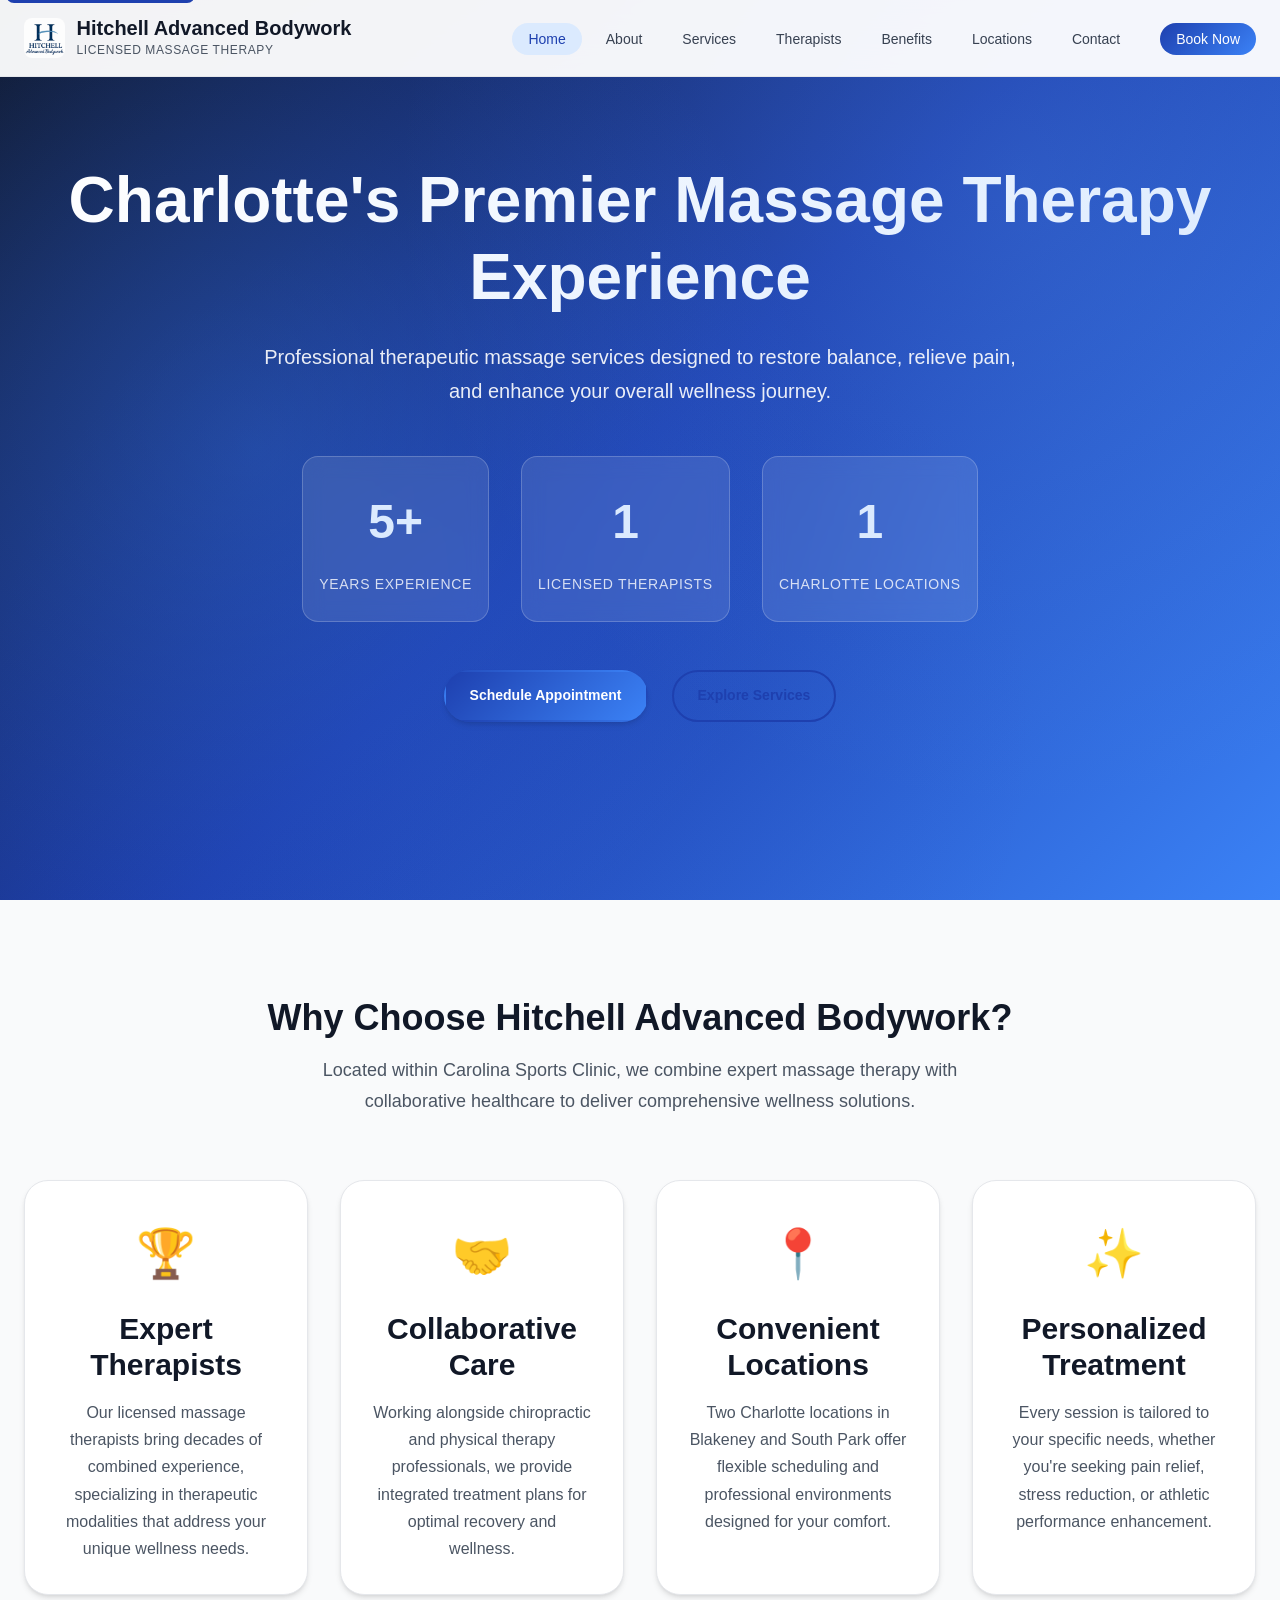
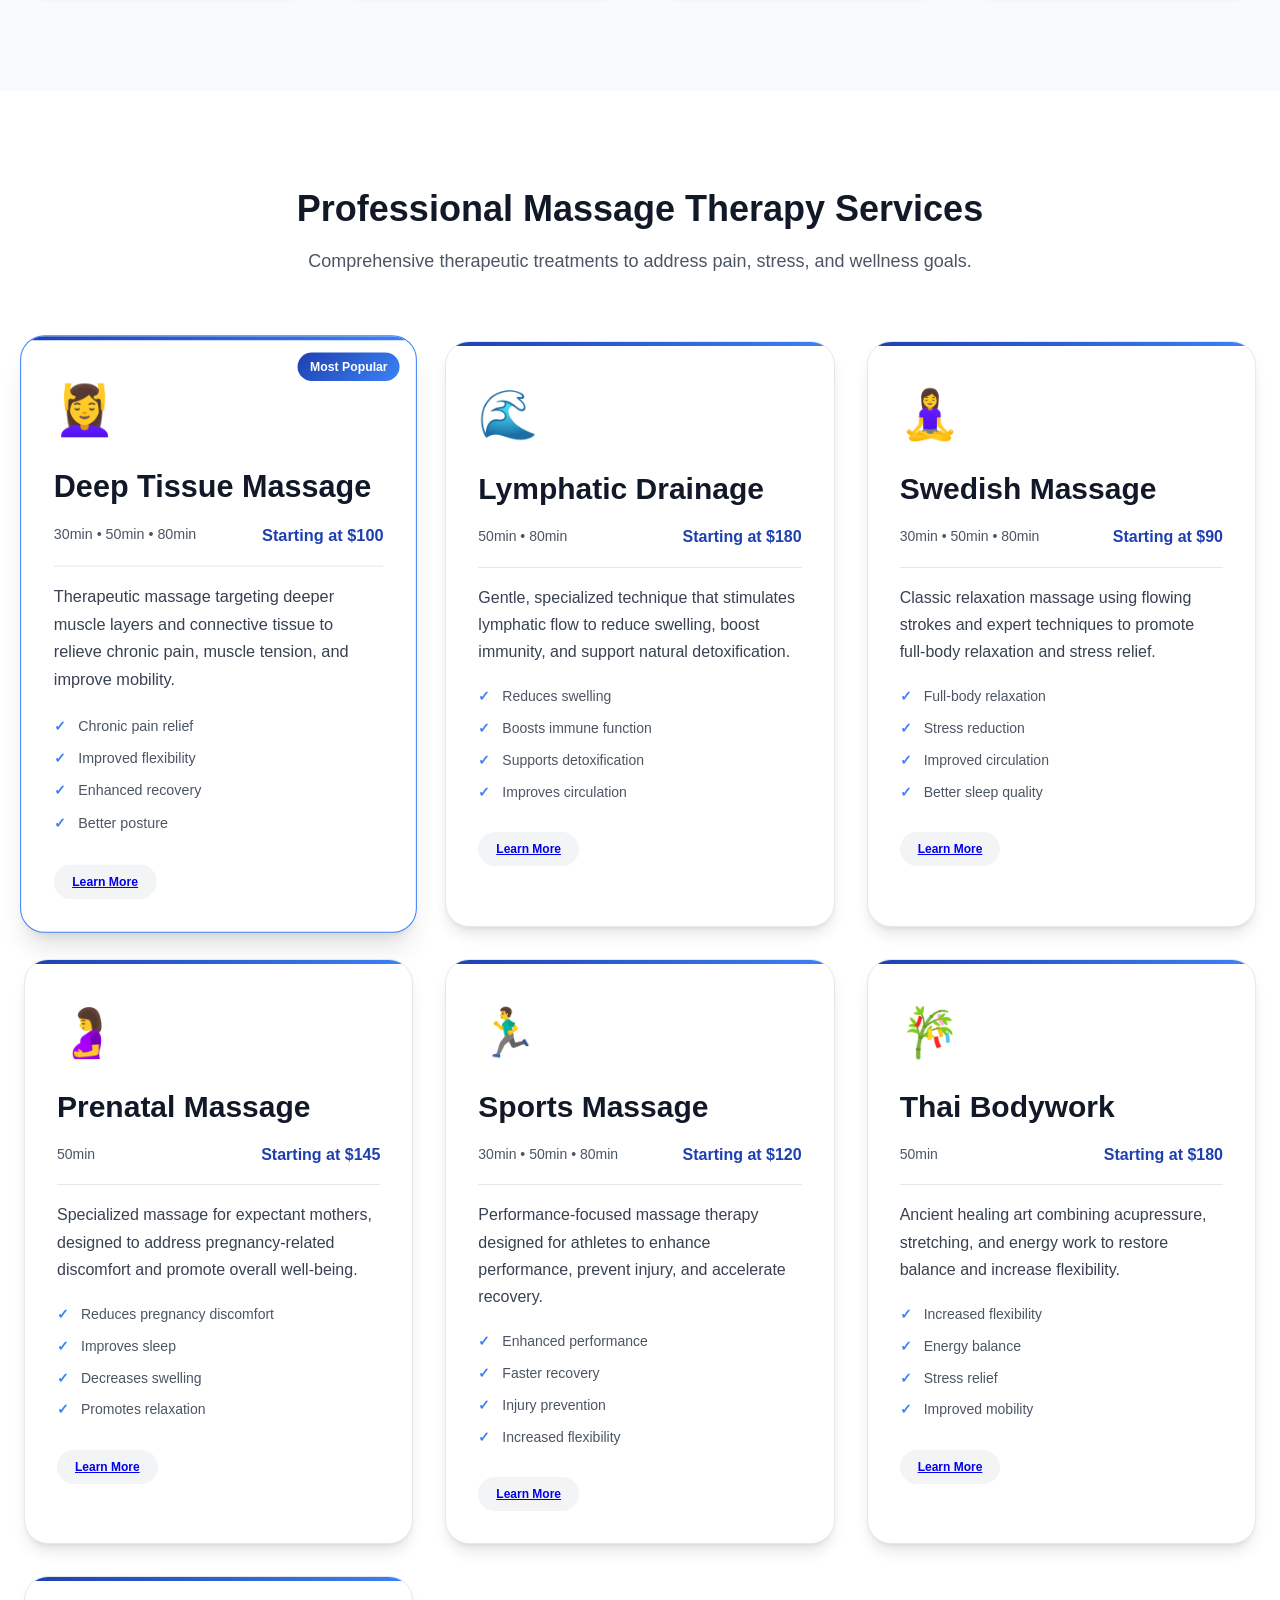
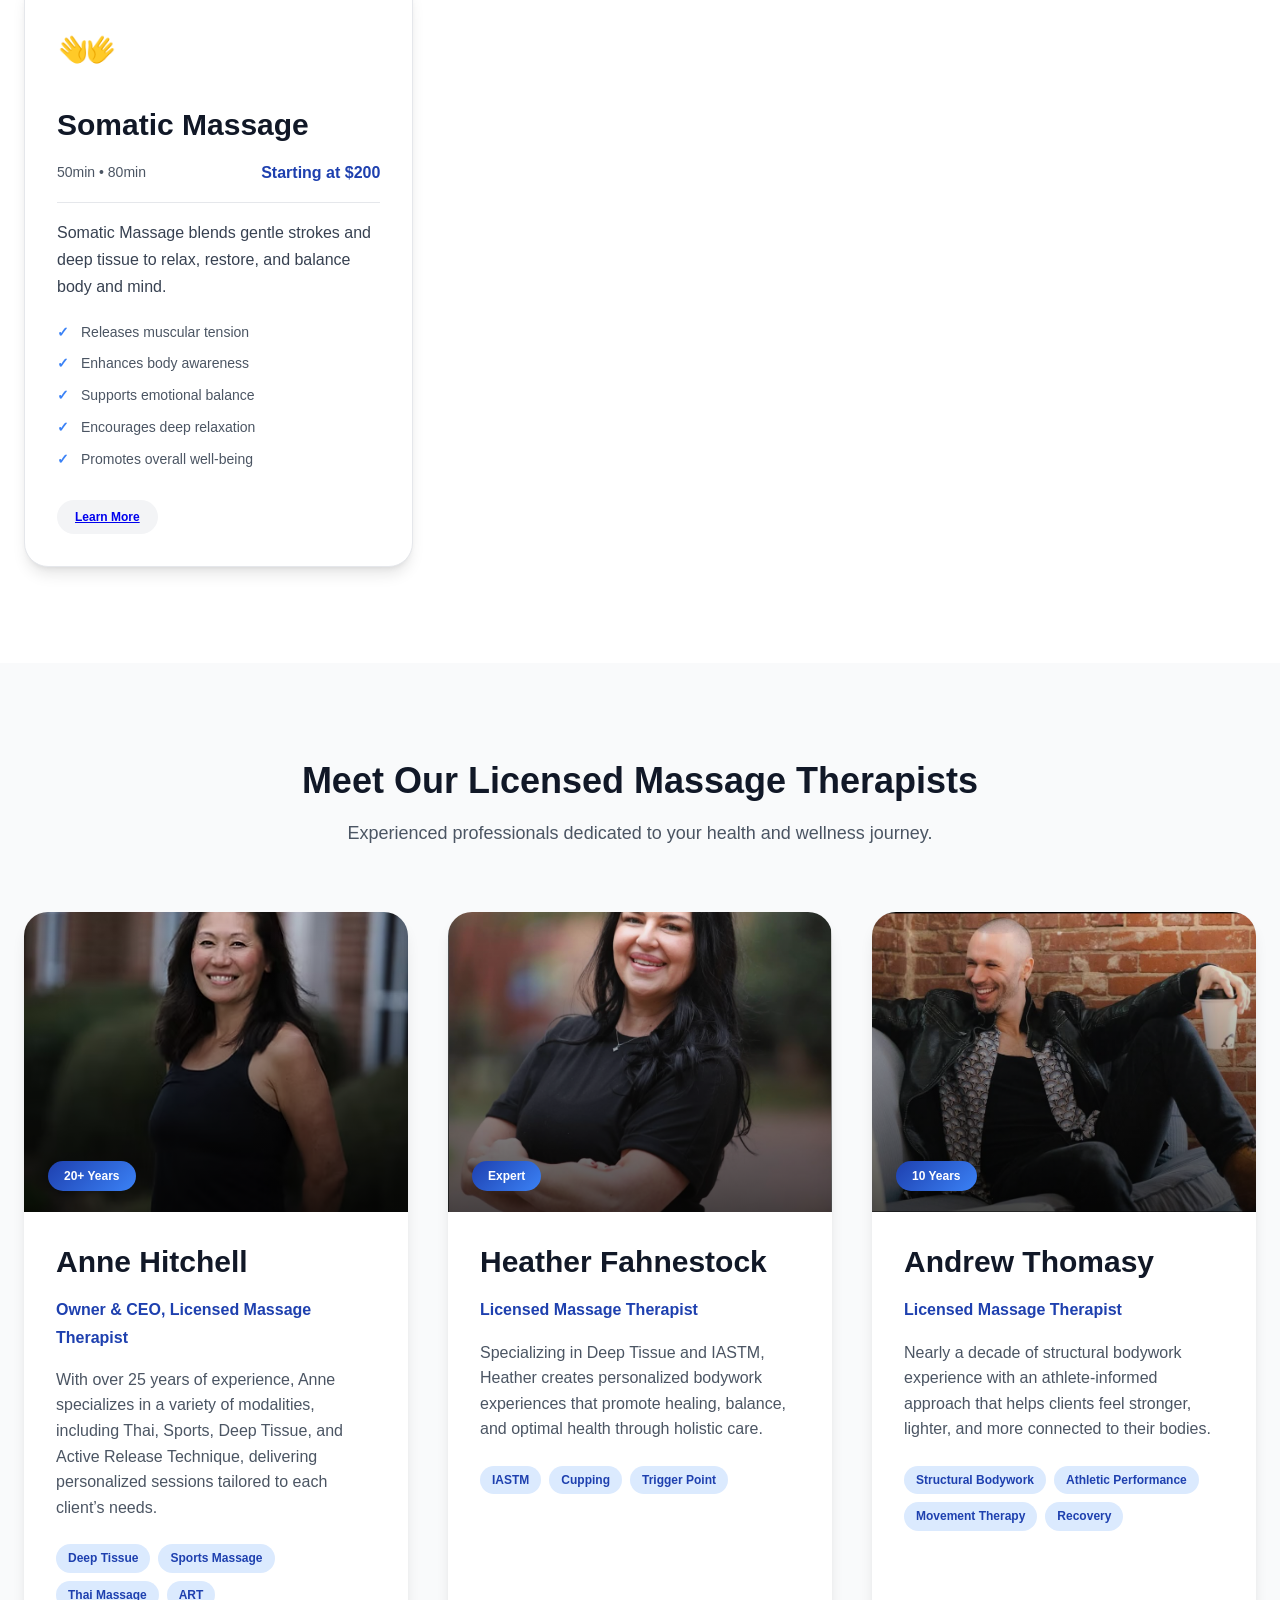
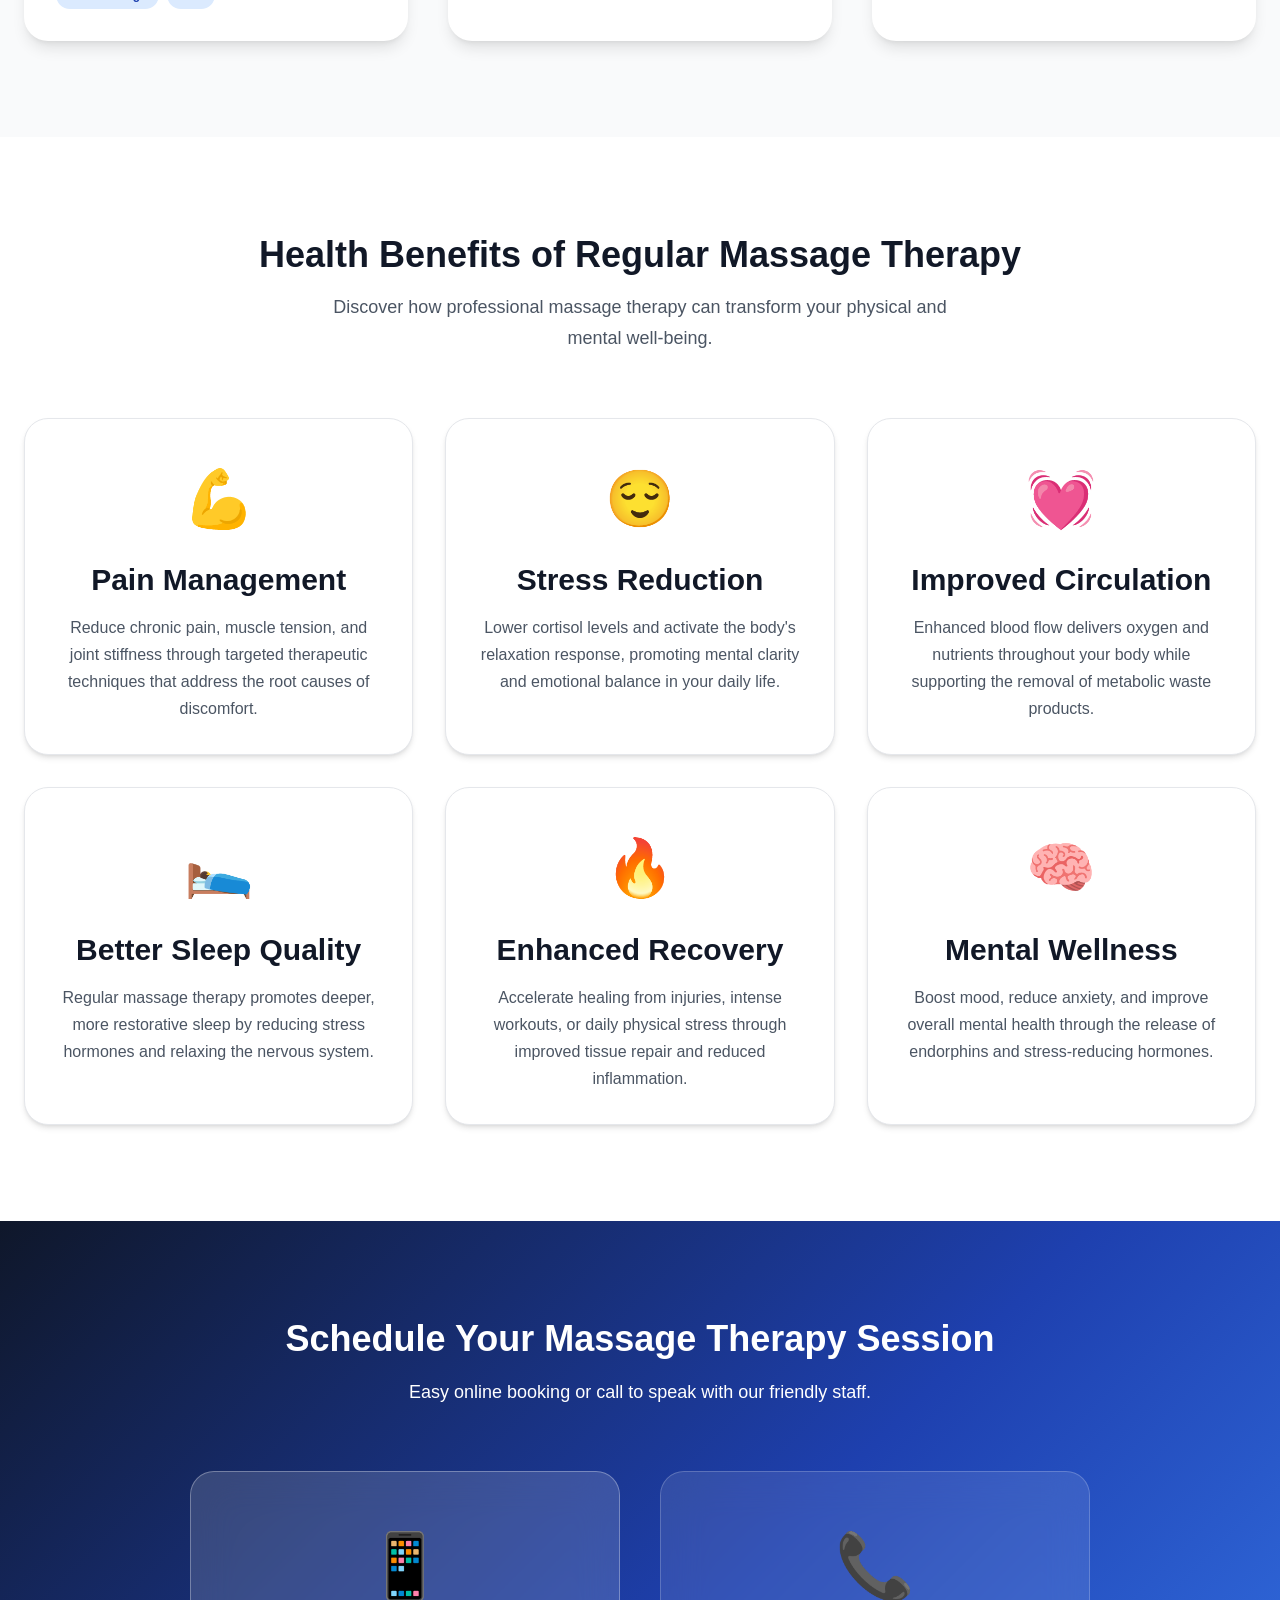
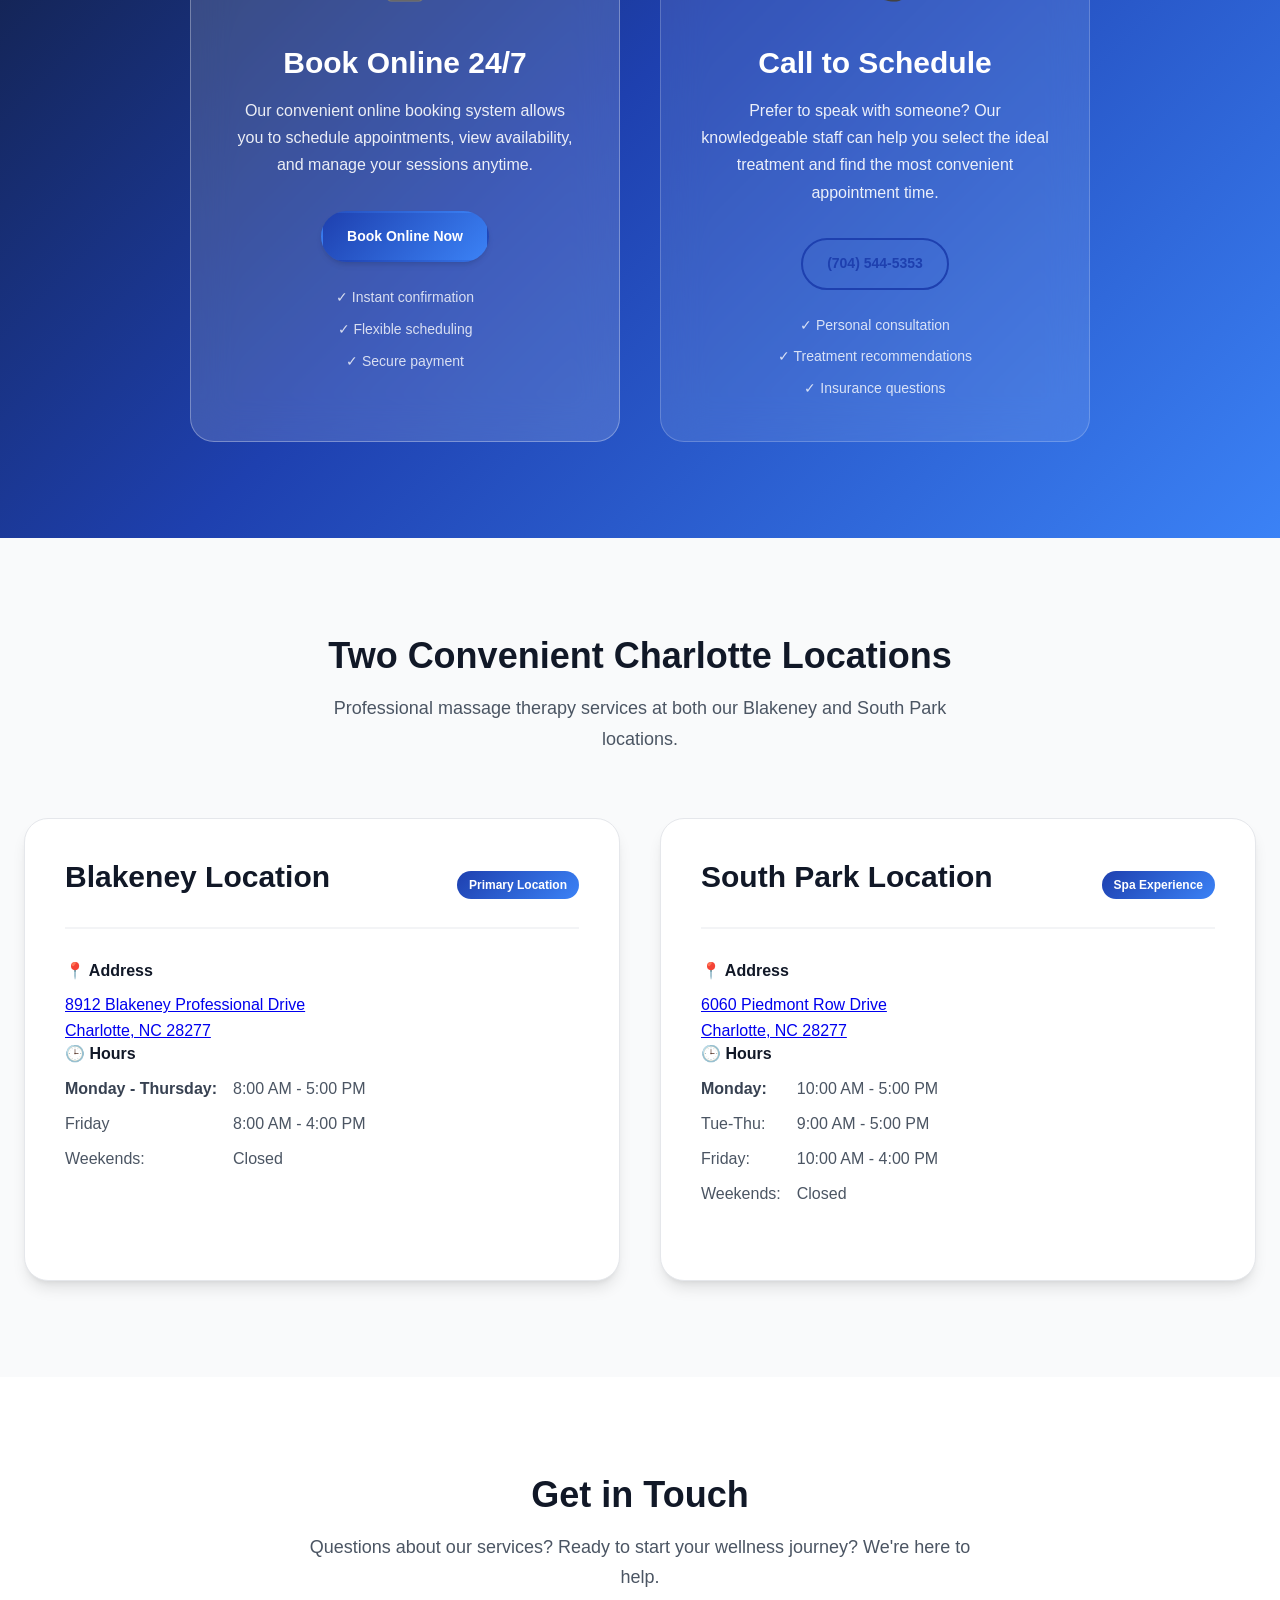
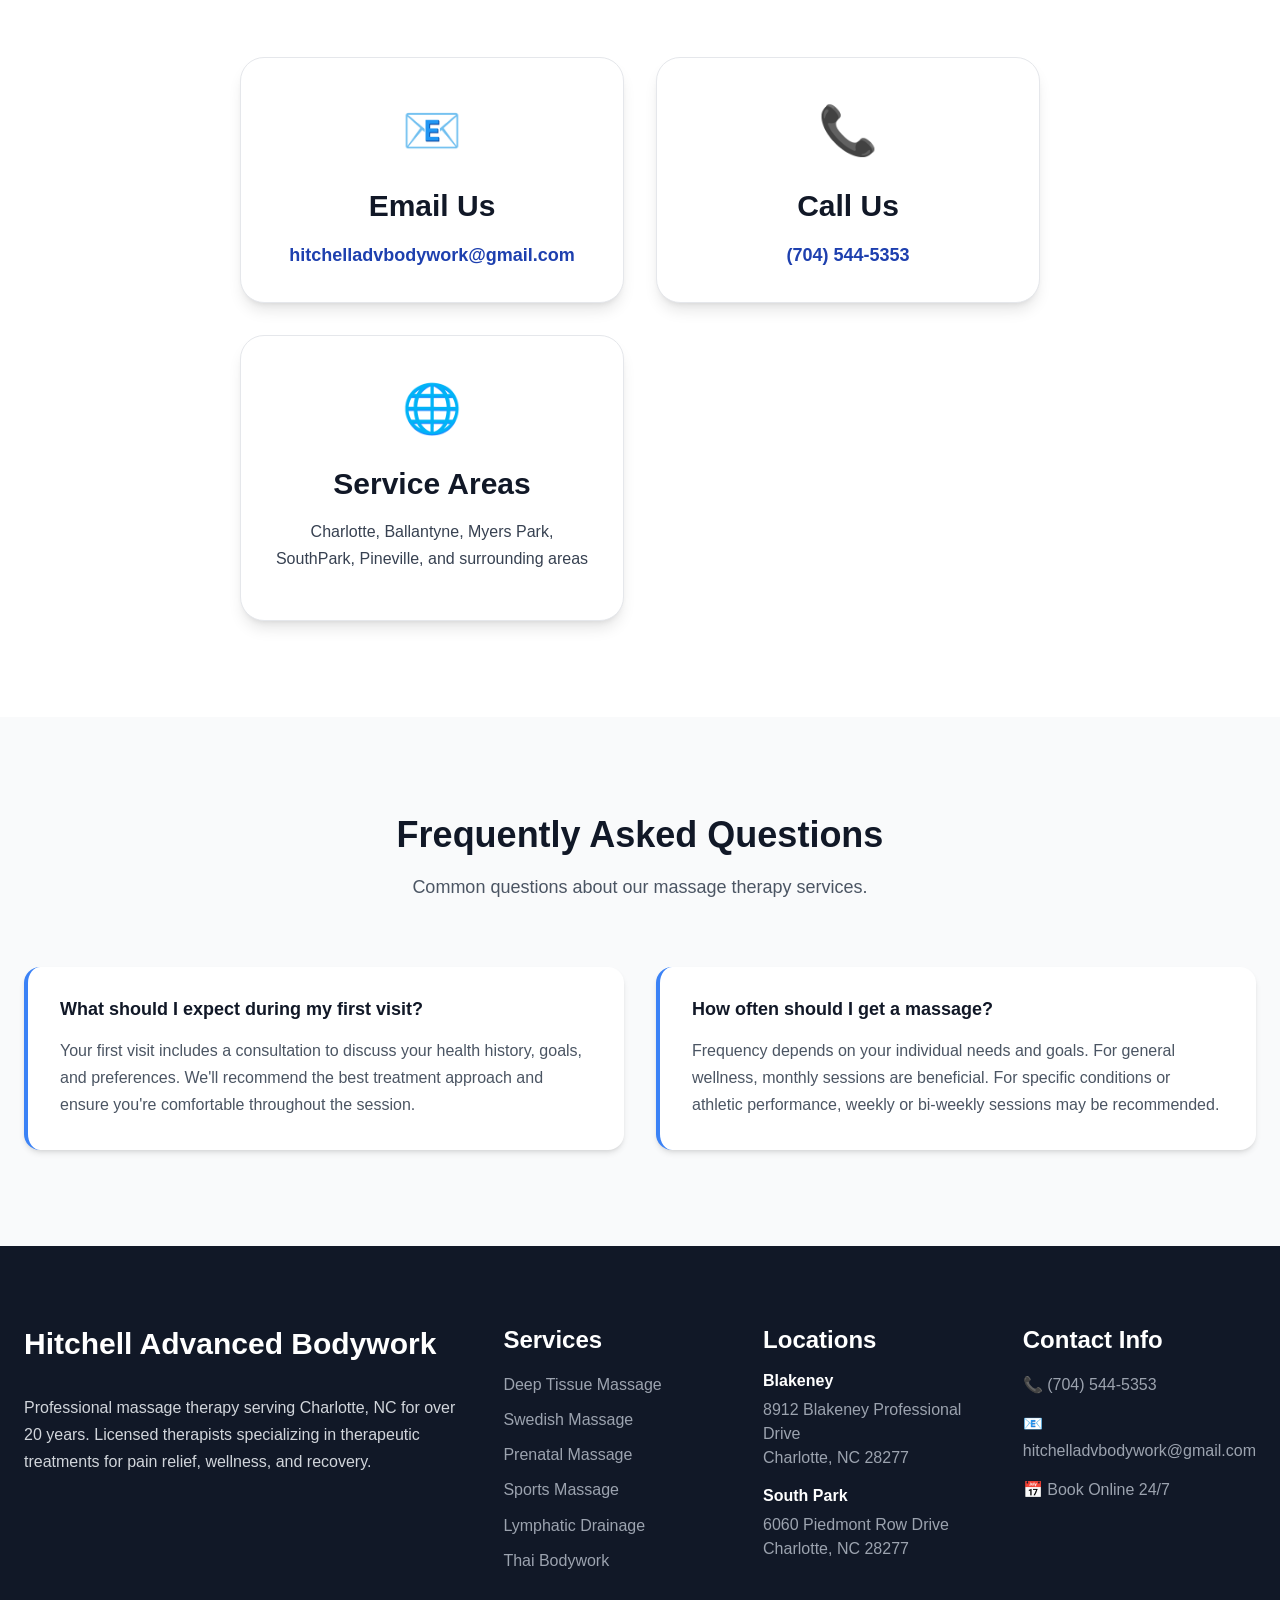
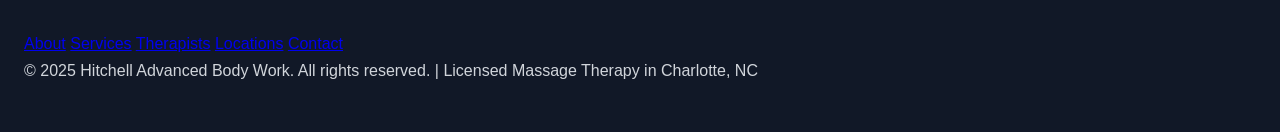
==== commit 0c440281: "Update index.html Deleted Two FAQs" ====
--- a/index.html
+++ b/index.html
@@ -616,19 +616,11 @@
                     </div>
 
                     <div class="faq-item">
-                        <h3>Do you accept insurance?</h3>
-                        <p>We work with many insurance providers. Please call us to verify coverage for your specific plan and to discuss payment options.</p>
-                    </div>
-
-                    <div class="faq-item">
                         <h3>How often should I get a massage?</h3>
                         <p>Frequency depends on your individual needs and goals. For general wellness, monthly sessions are beneficial. For specific conditions or athletic performance, weekly or bi-weekly sessions may be recommended.</p>
                     </div>
 
-                    <div class="faq-item">
-                        <h3>What's the difference between locations?</h3>
-                        <p>Both locations offer the same high-quality services. Our Blakeney location focuses on therapeutic treatments, while South Park offers a more spa-like atmosphere with additional amenities.</p>
-                    </div>
+                    
                 </div>
             </div>
         </section>
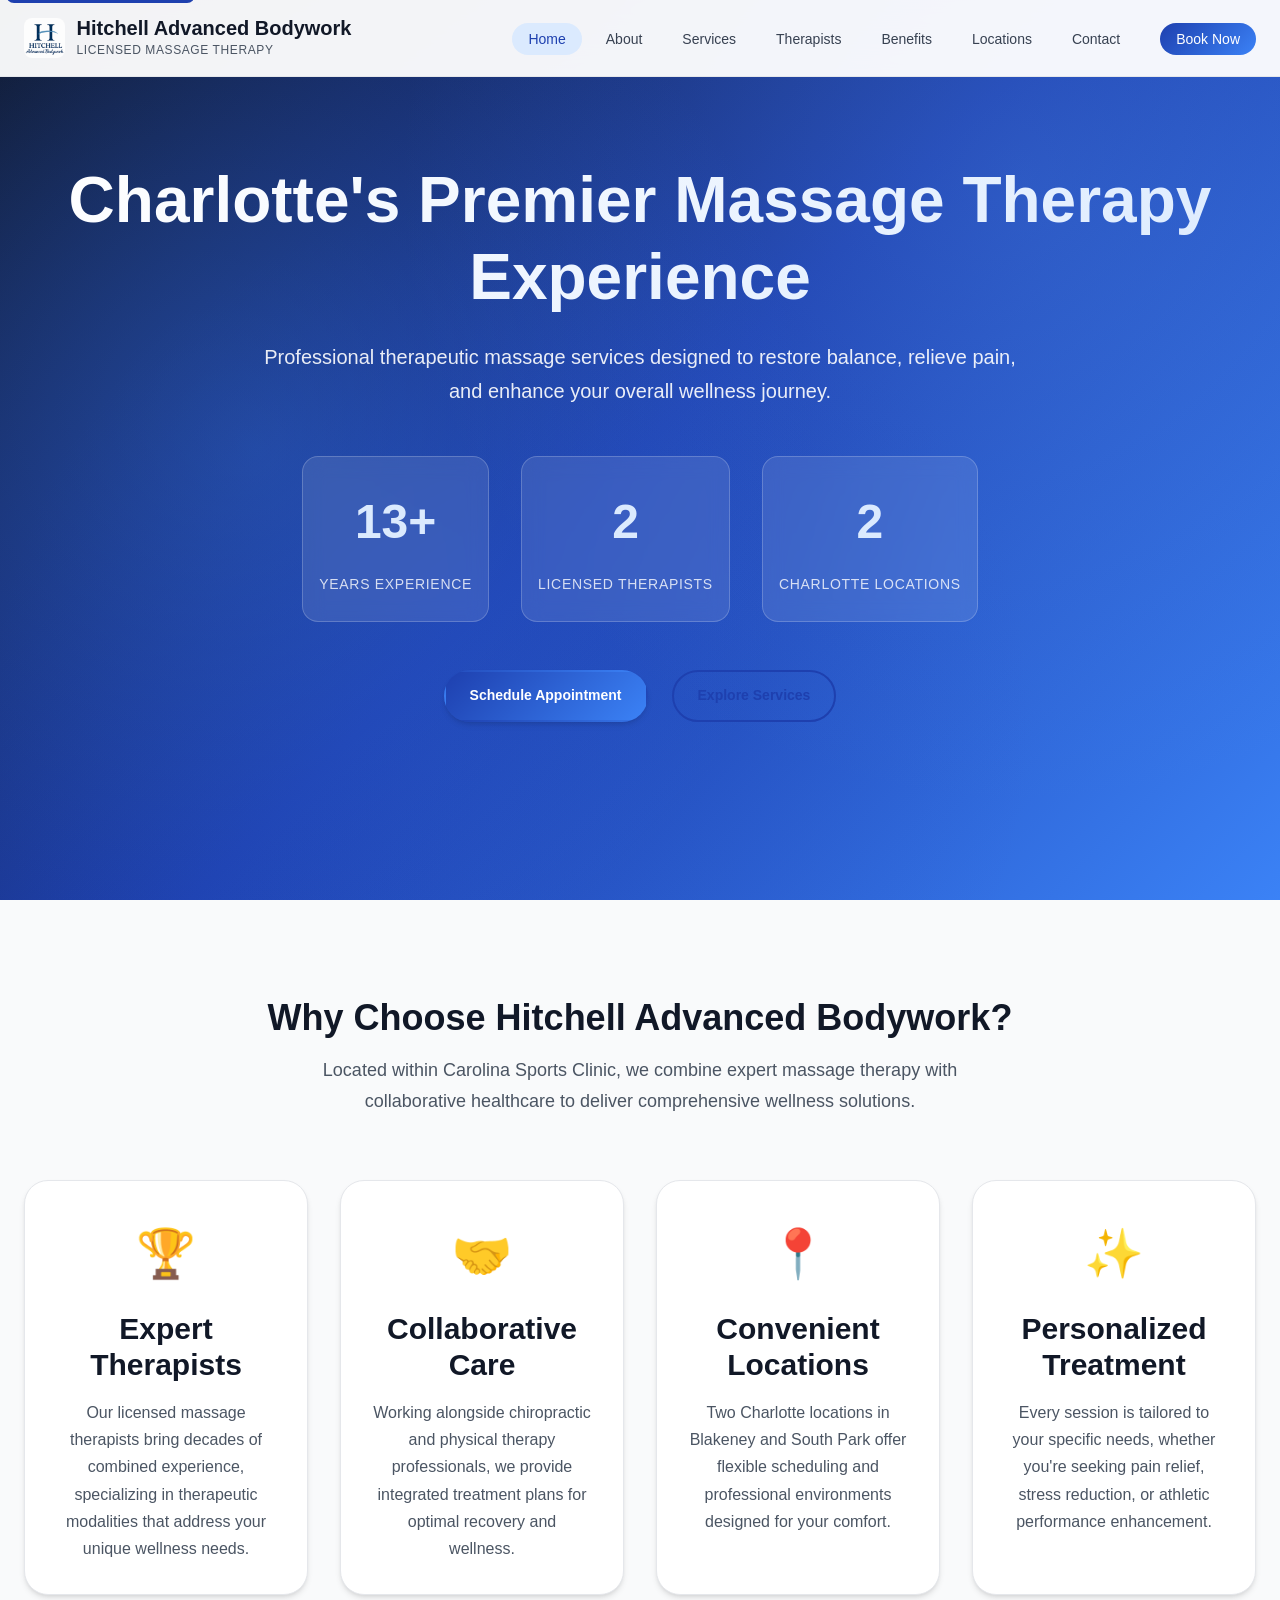
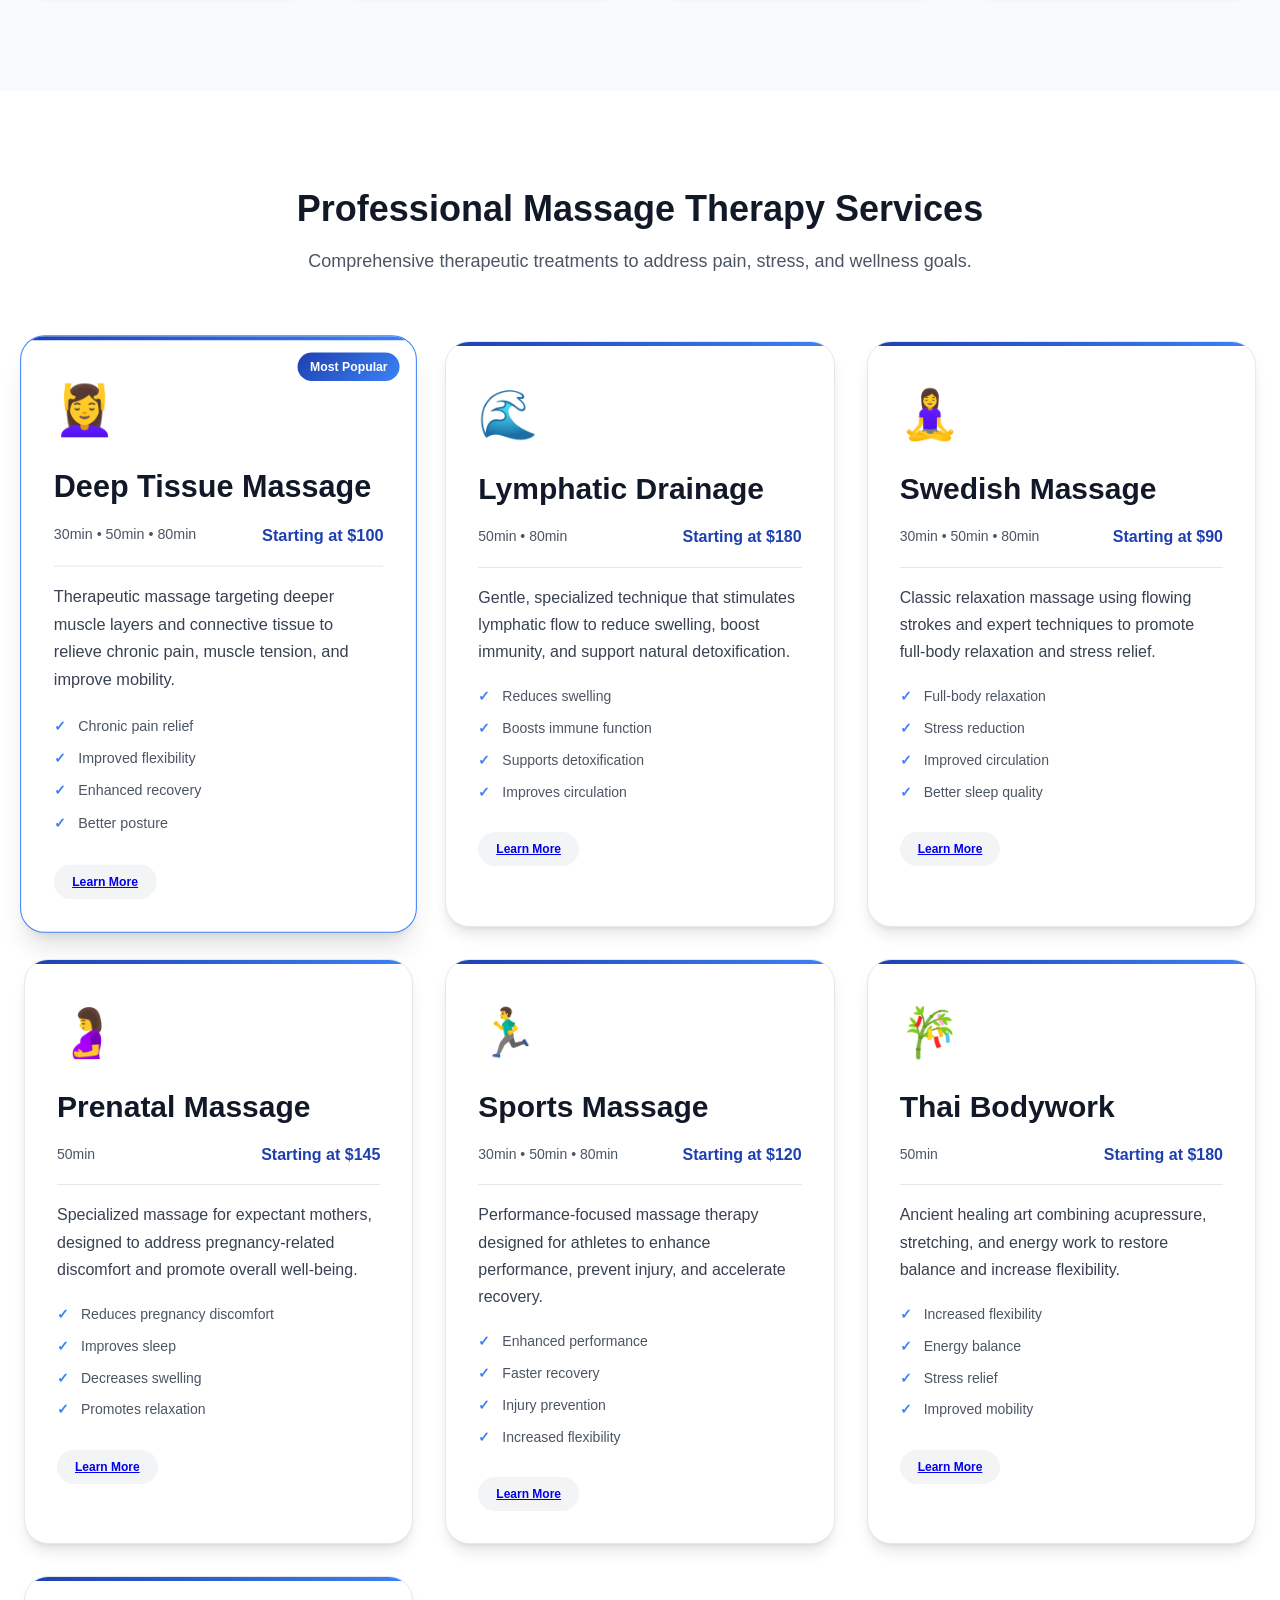
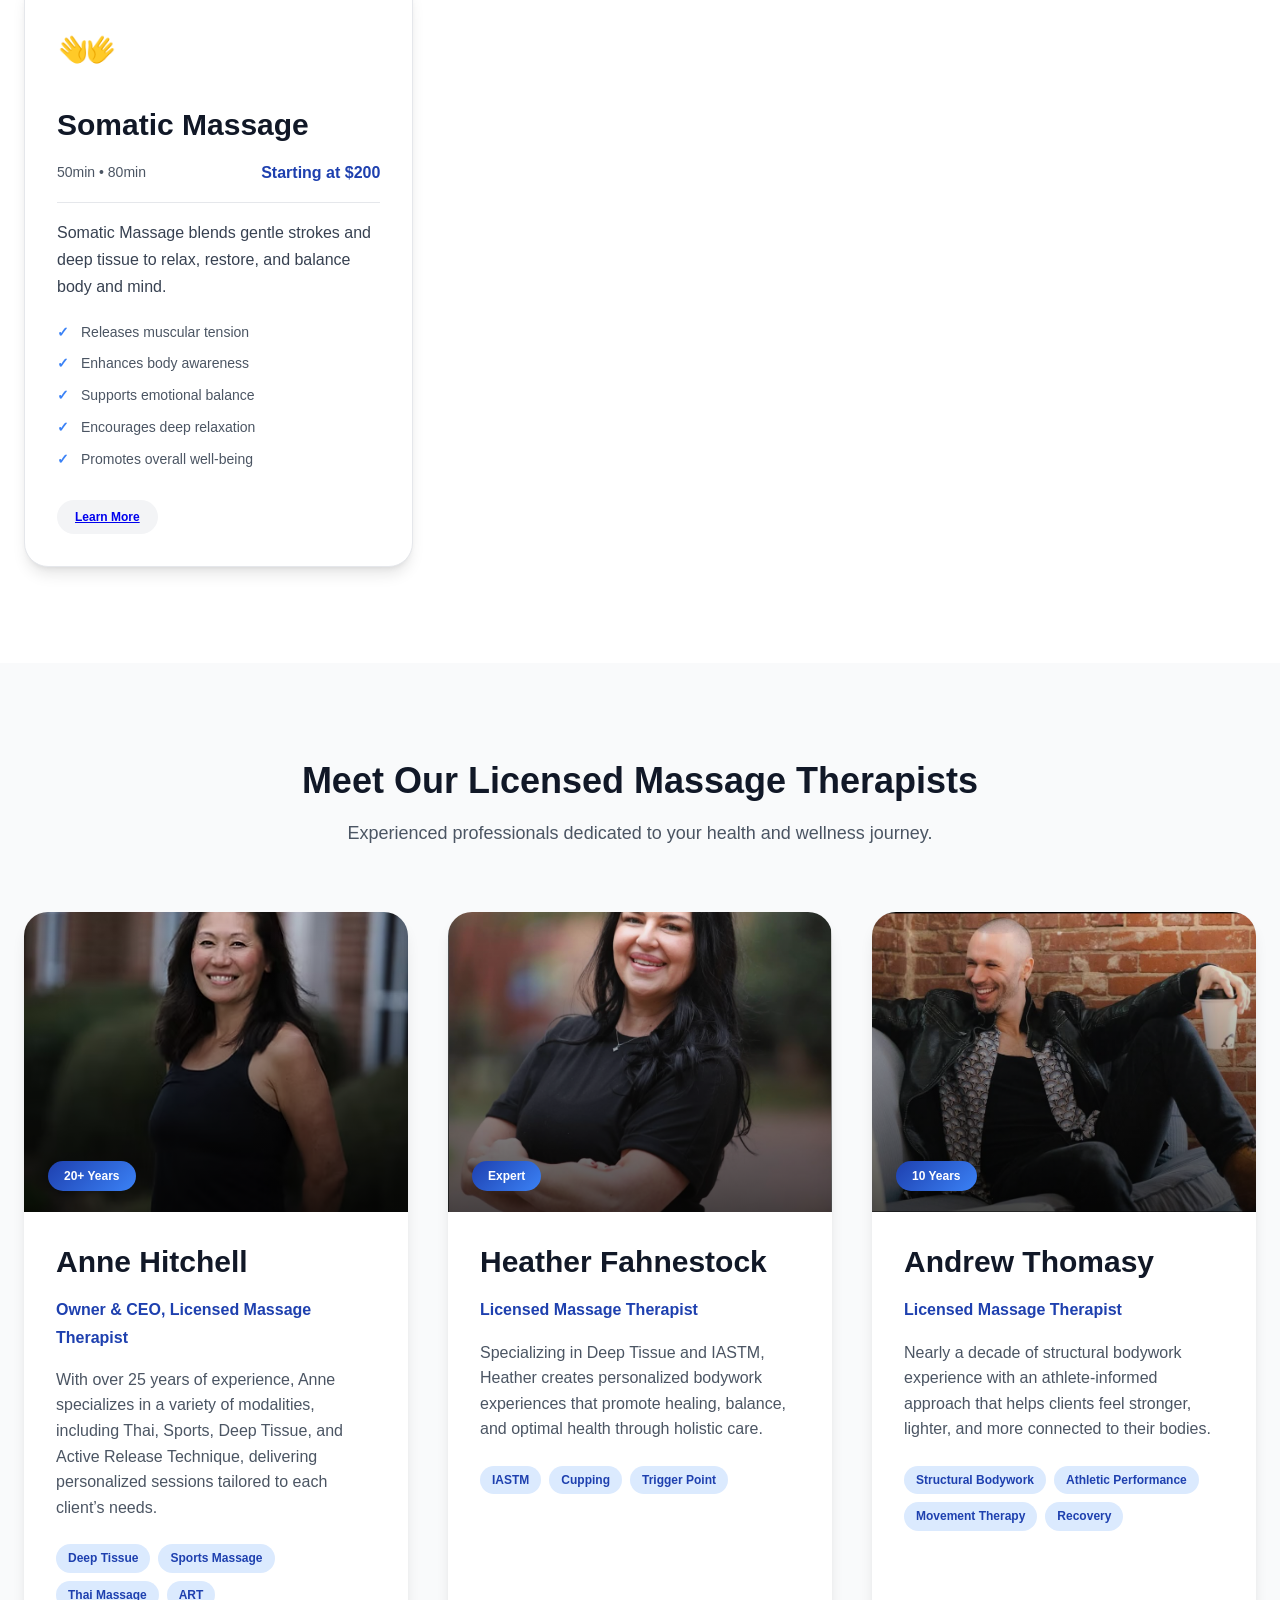
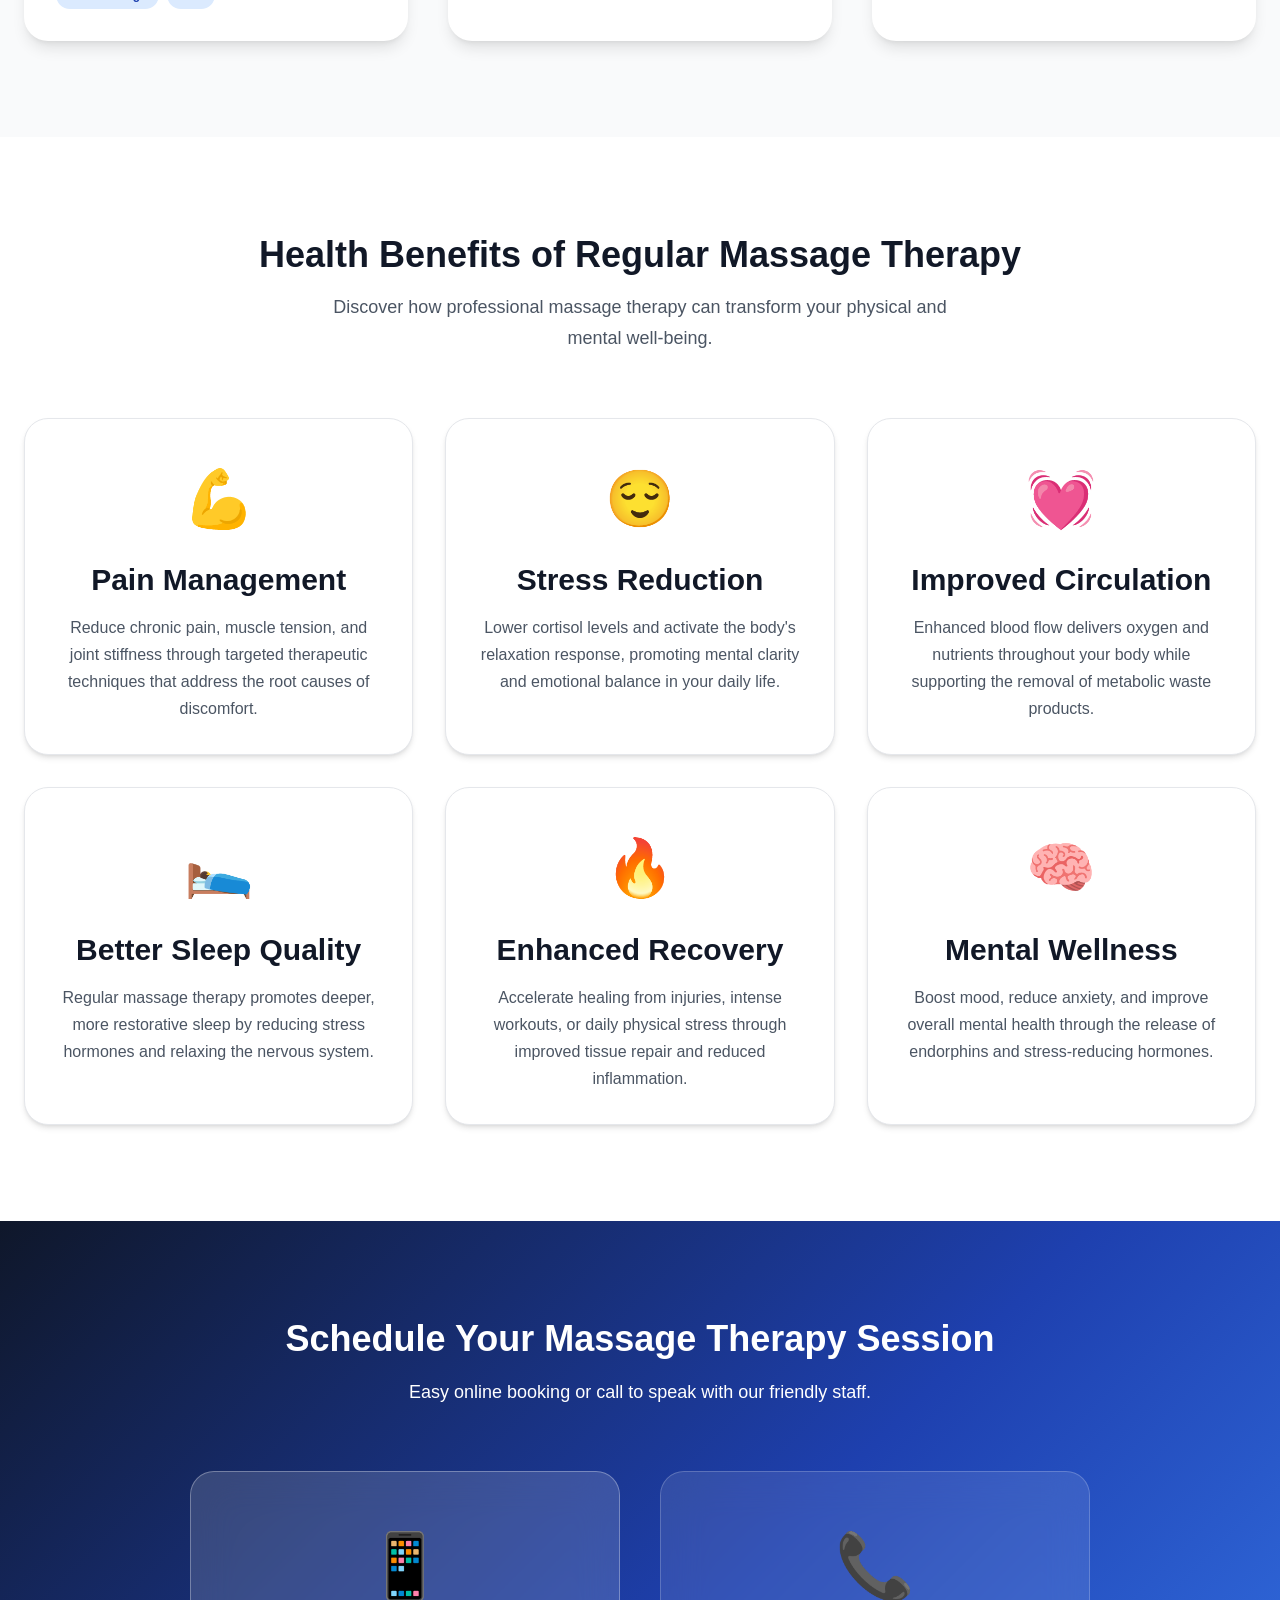
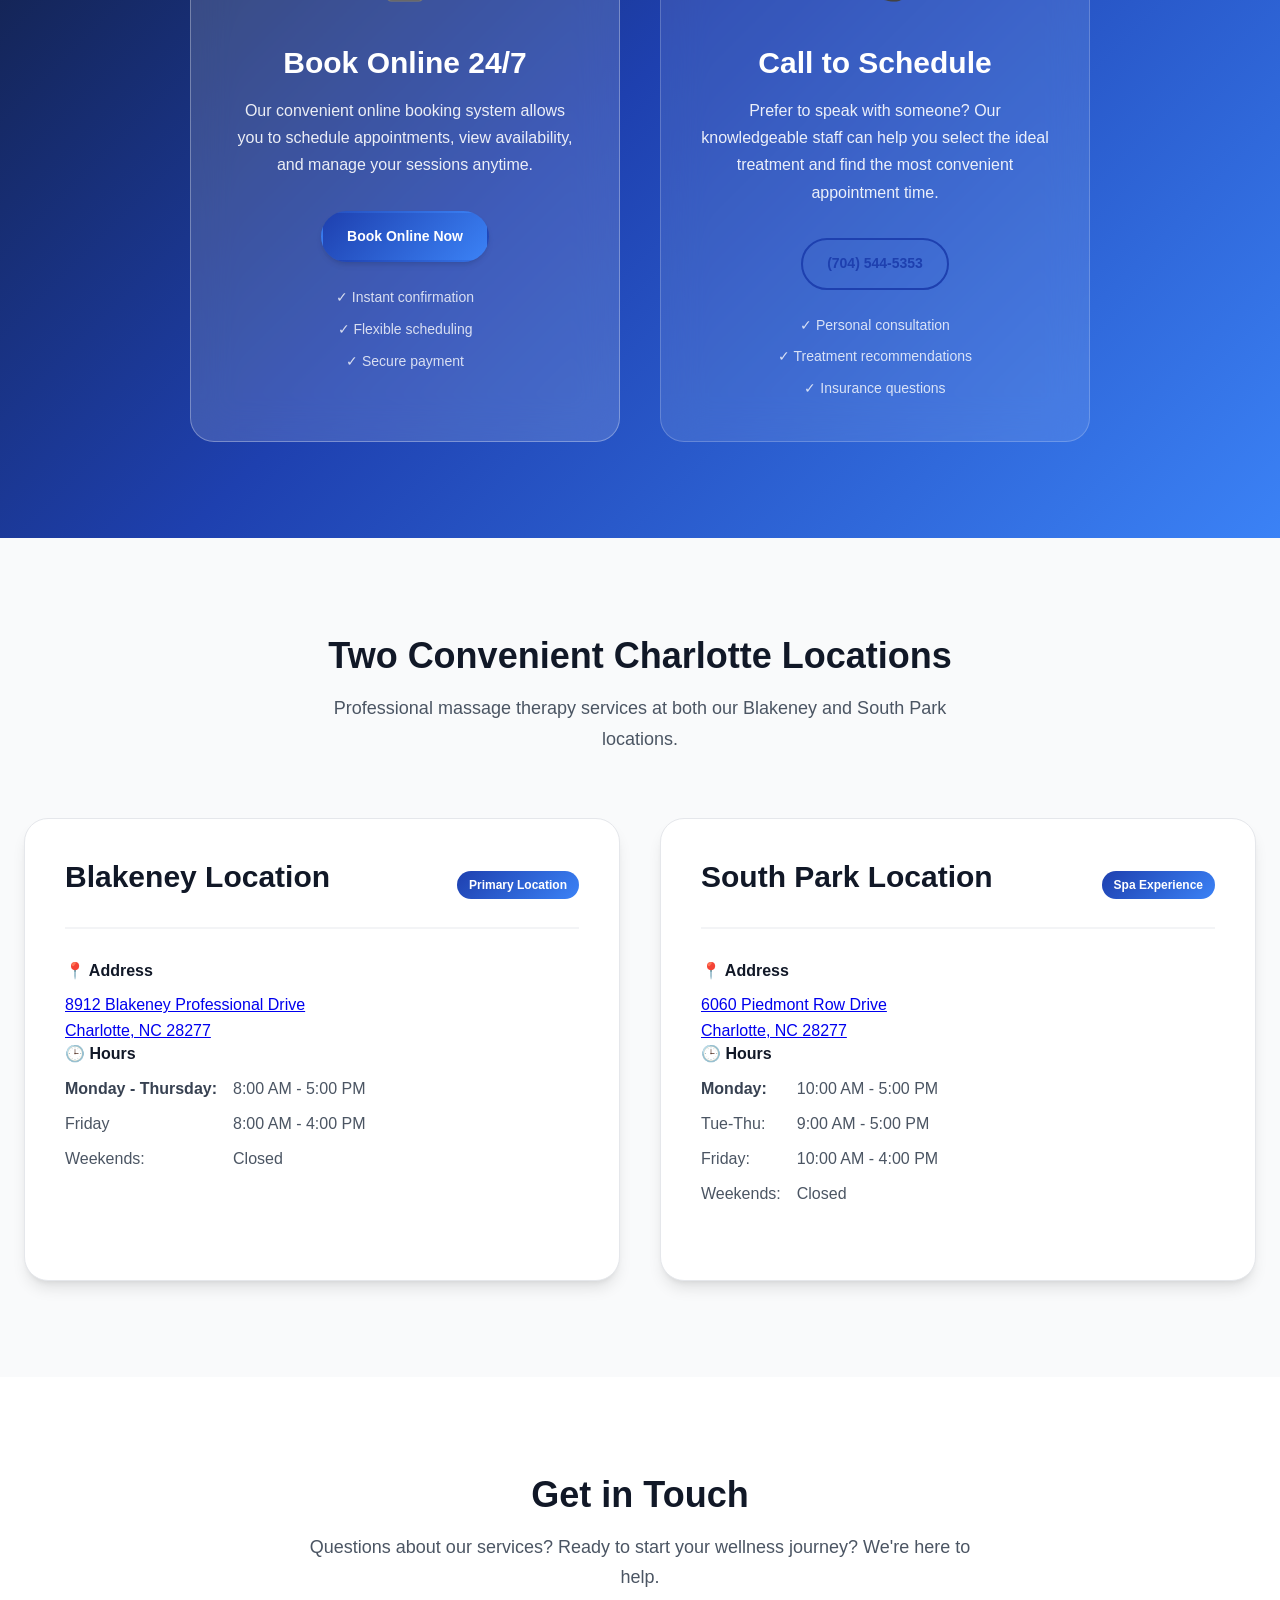
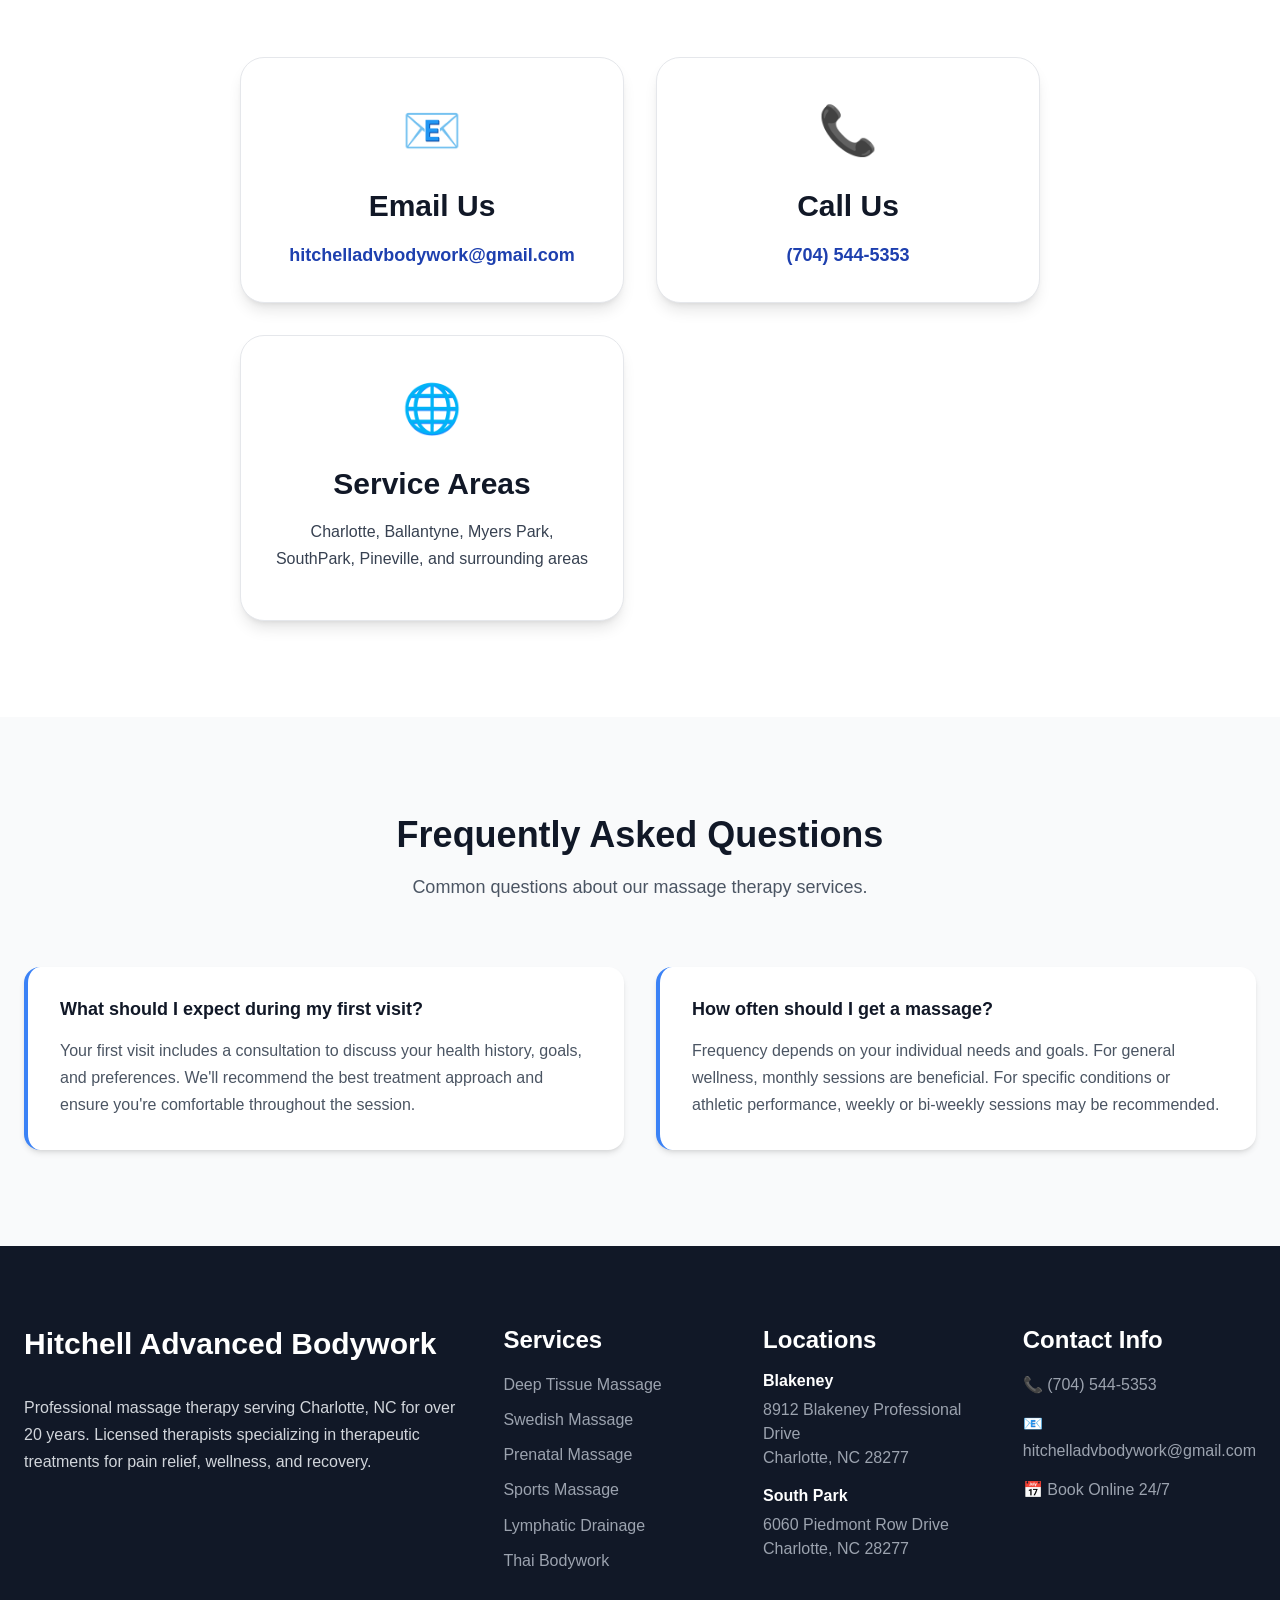
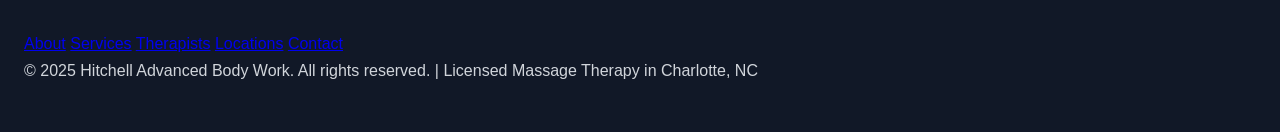
==== commit ca82bb0d: "Update index.html Change to line 5" ====
--- a/index.html
+++ b/index.html
@@ -2,7 +2,8 @@
 <html lang="en">
 <head>
     <meta charset="UTF-8">
-    <meta name="viewport" content="width=device-width, initial-scale=1.0, maximum-scale=1.0, user-scalable=no">
+    <meta name="viewport" content="width=device-width, initial-scale=1.0, maximum-scale=1.0, user-scalable=no, viewport-fit=cover">
+
 
     <title>Hitchell Advanced Bodywork | Professional Massage Therapy Charlotte NC | Licensed Therapists</title>
 
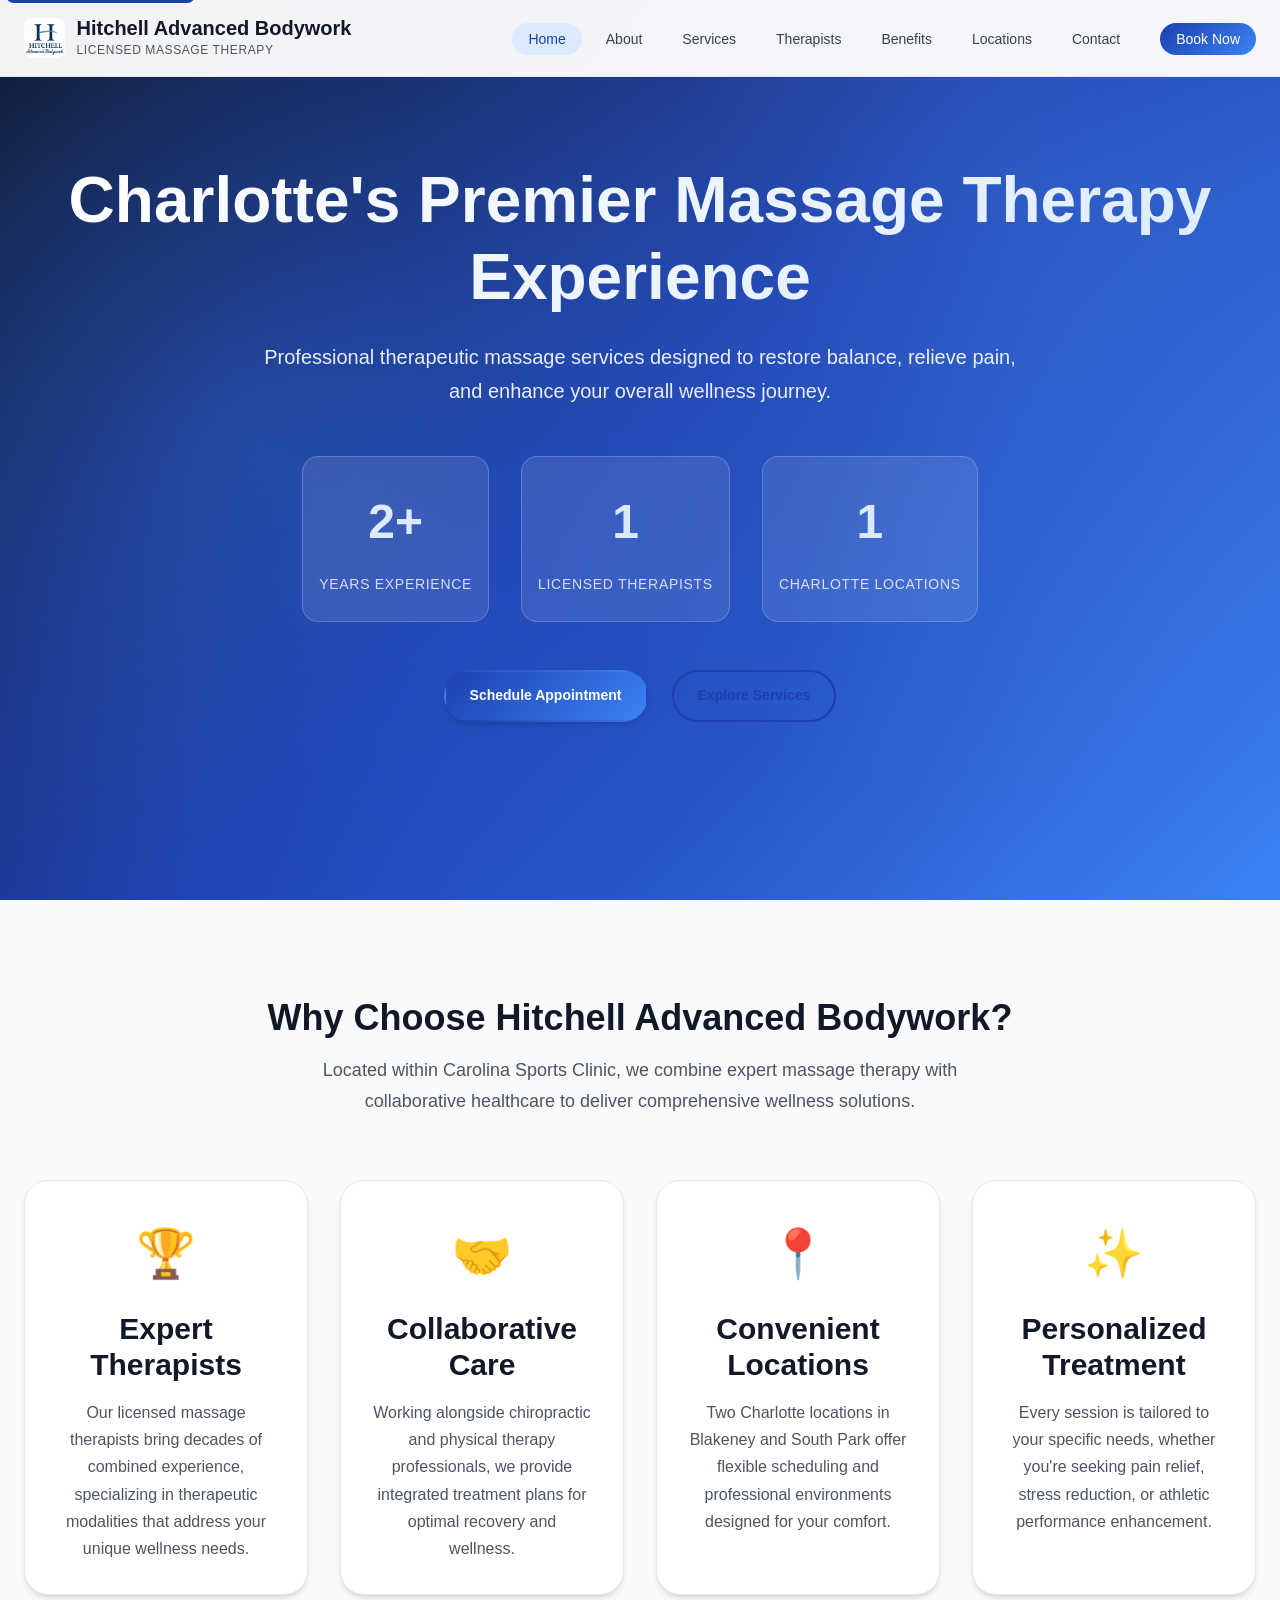
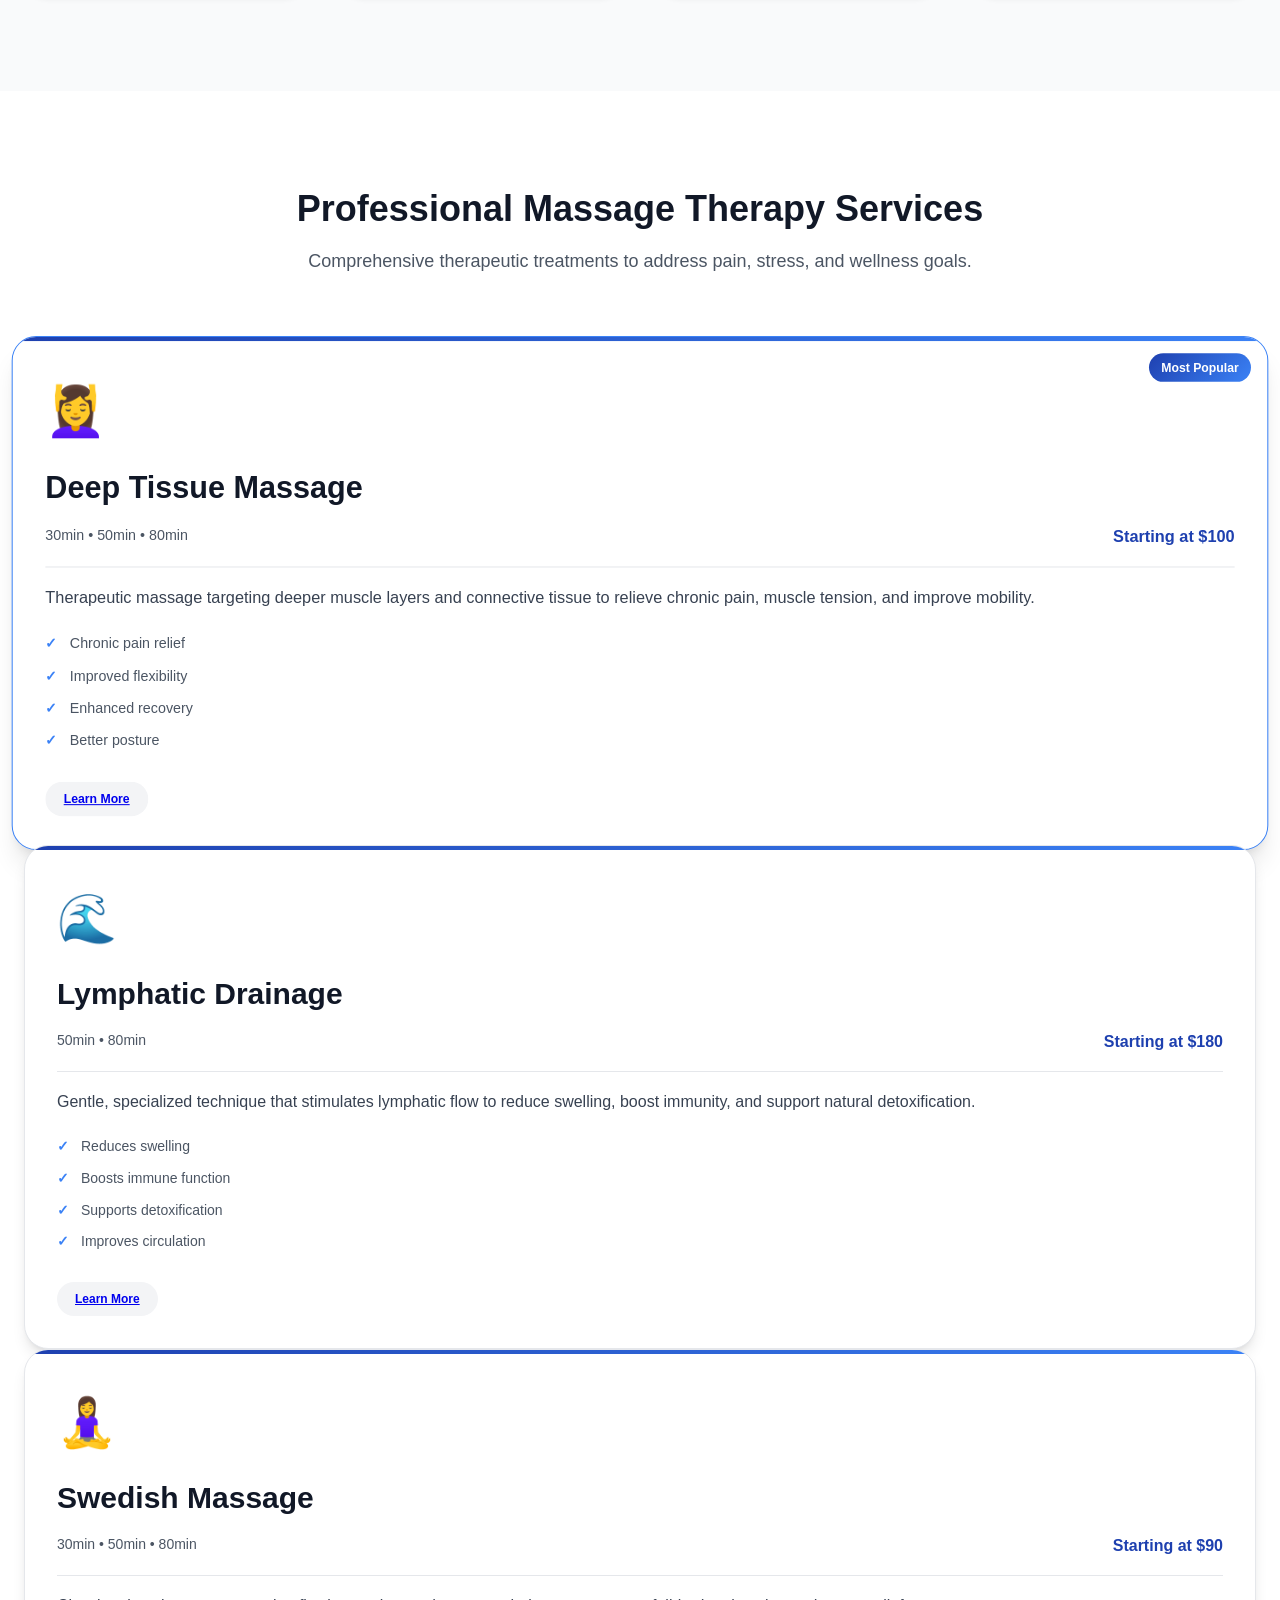
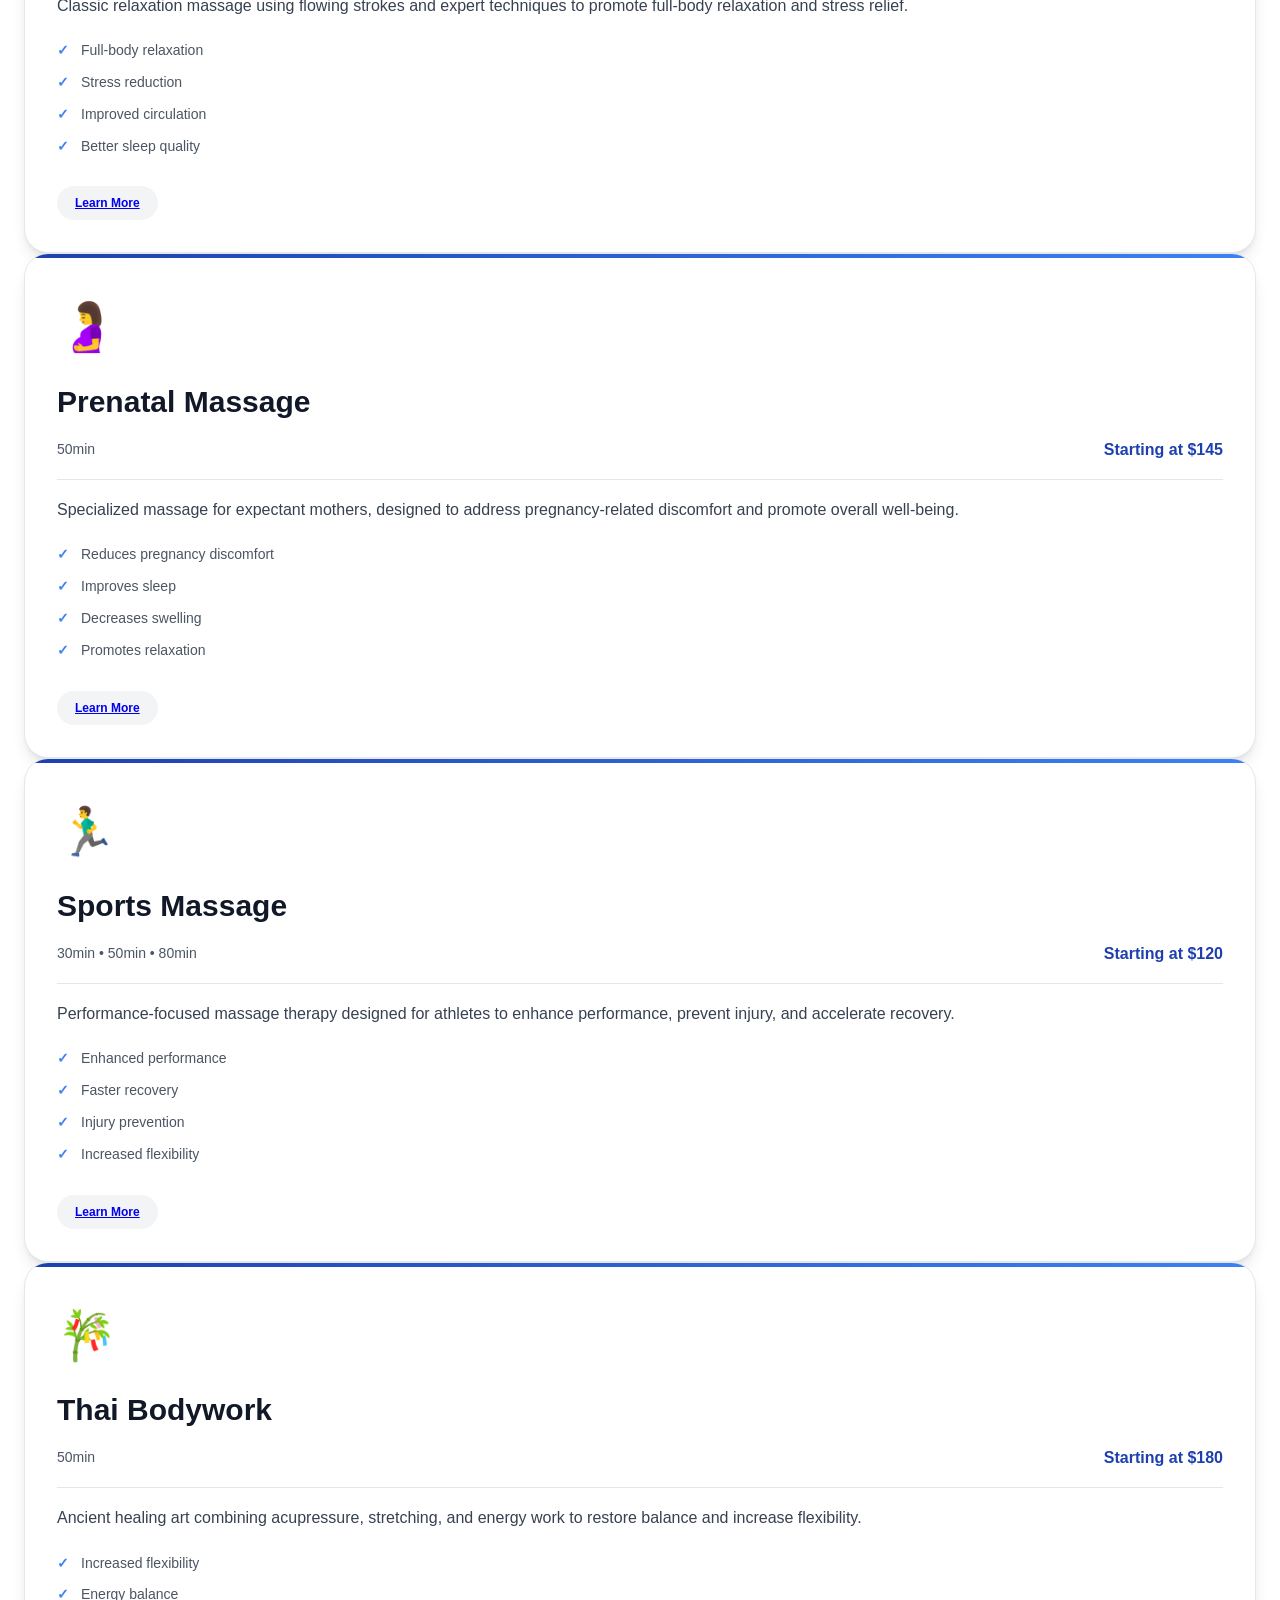
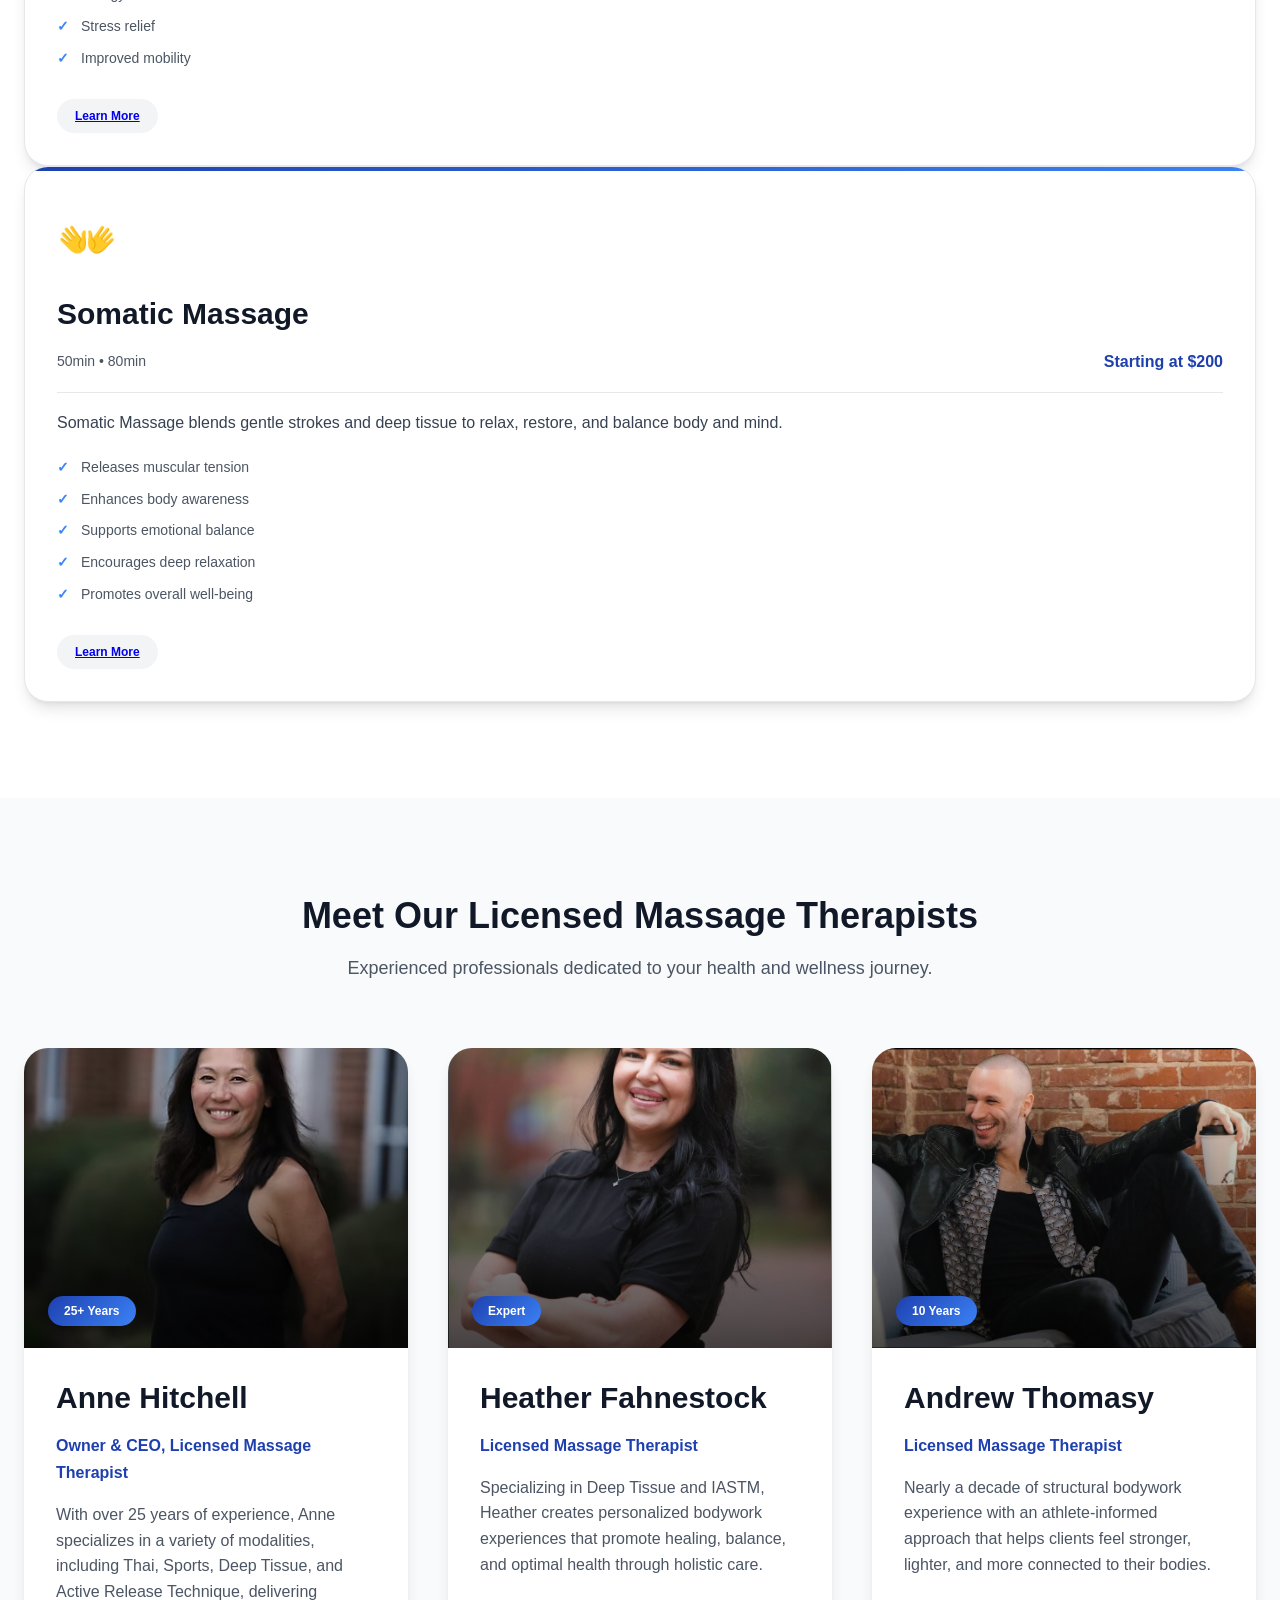
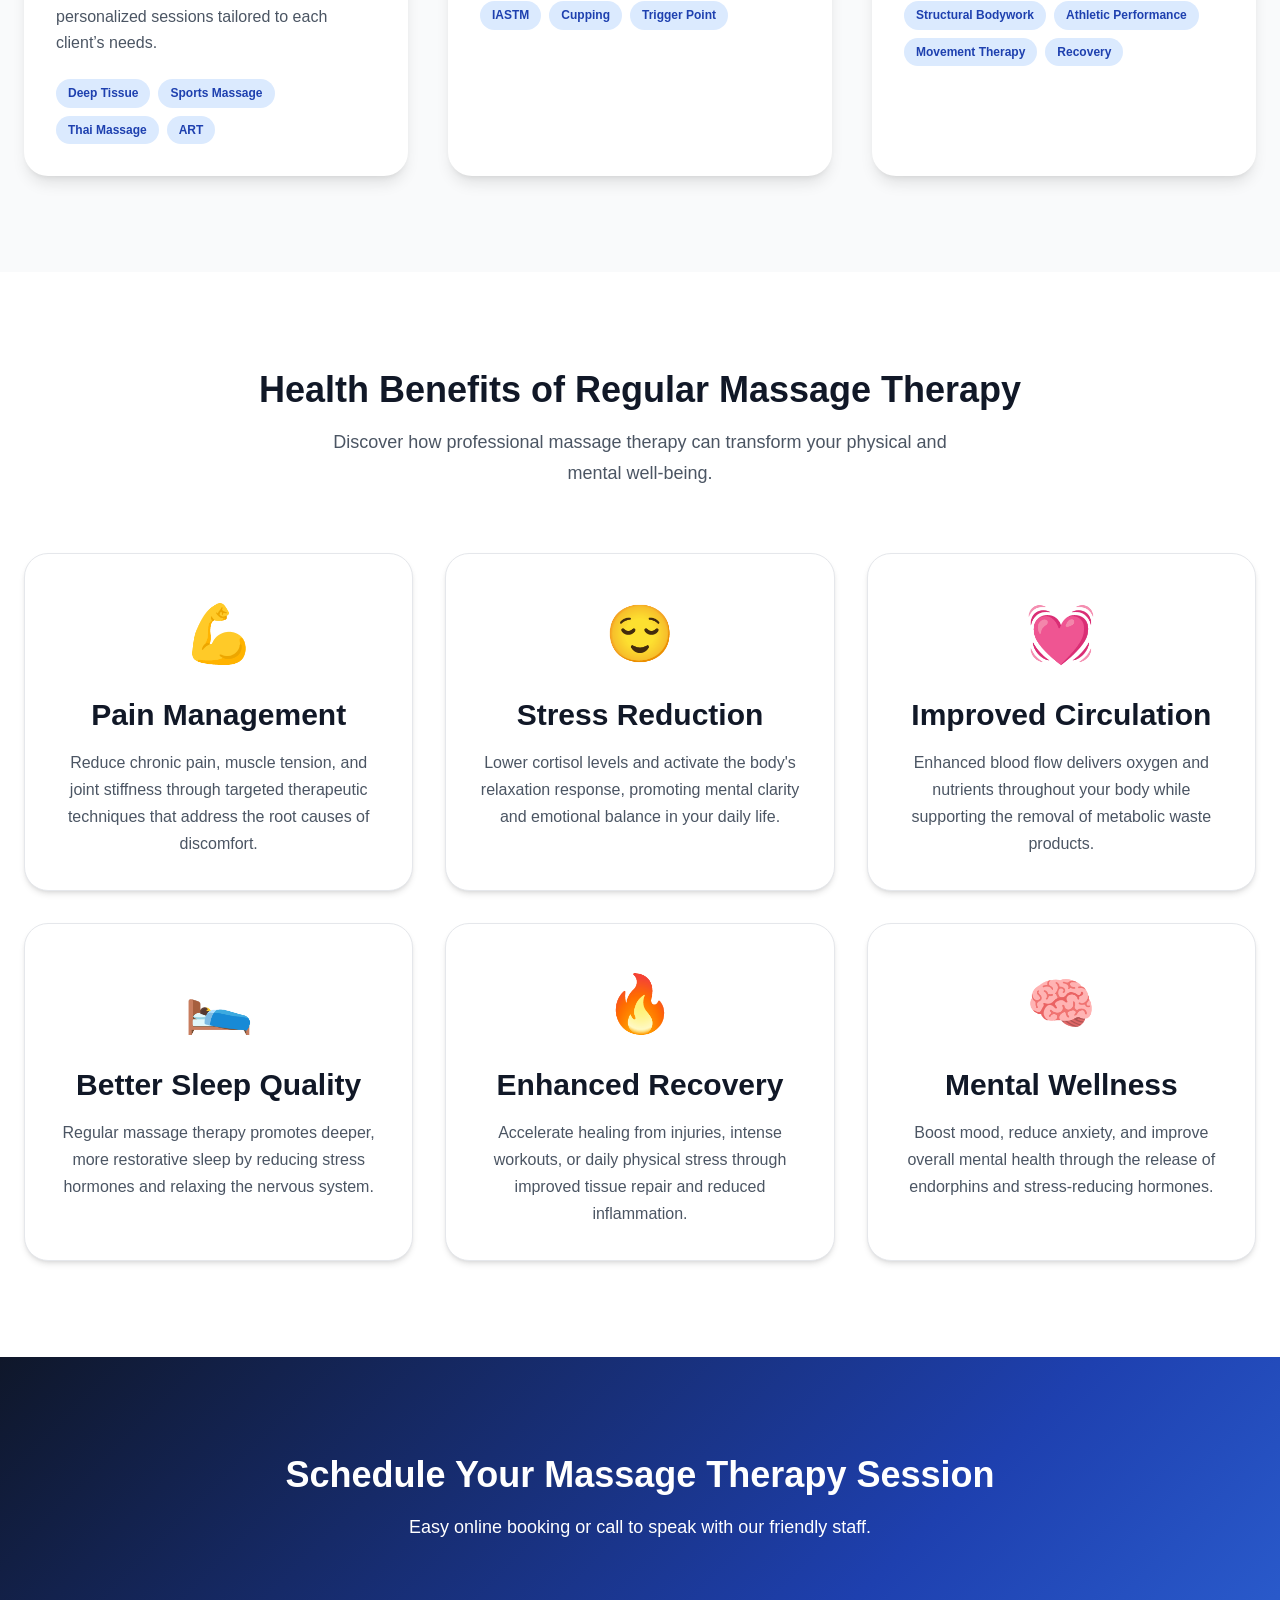
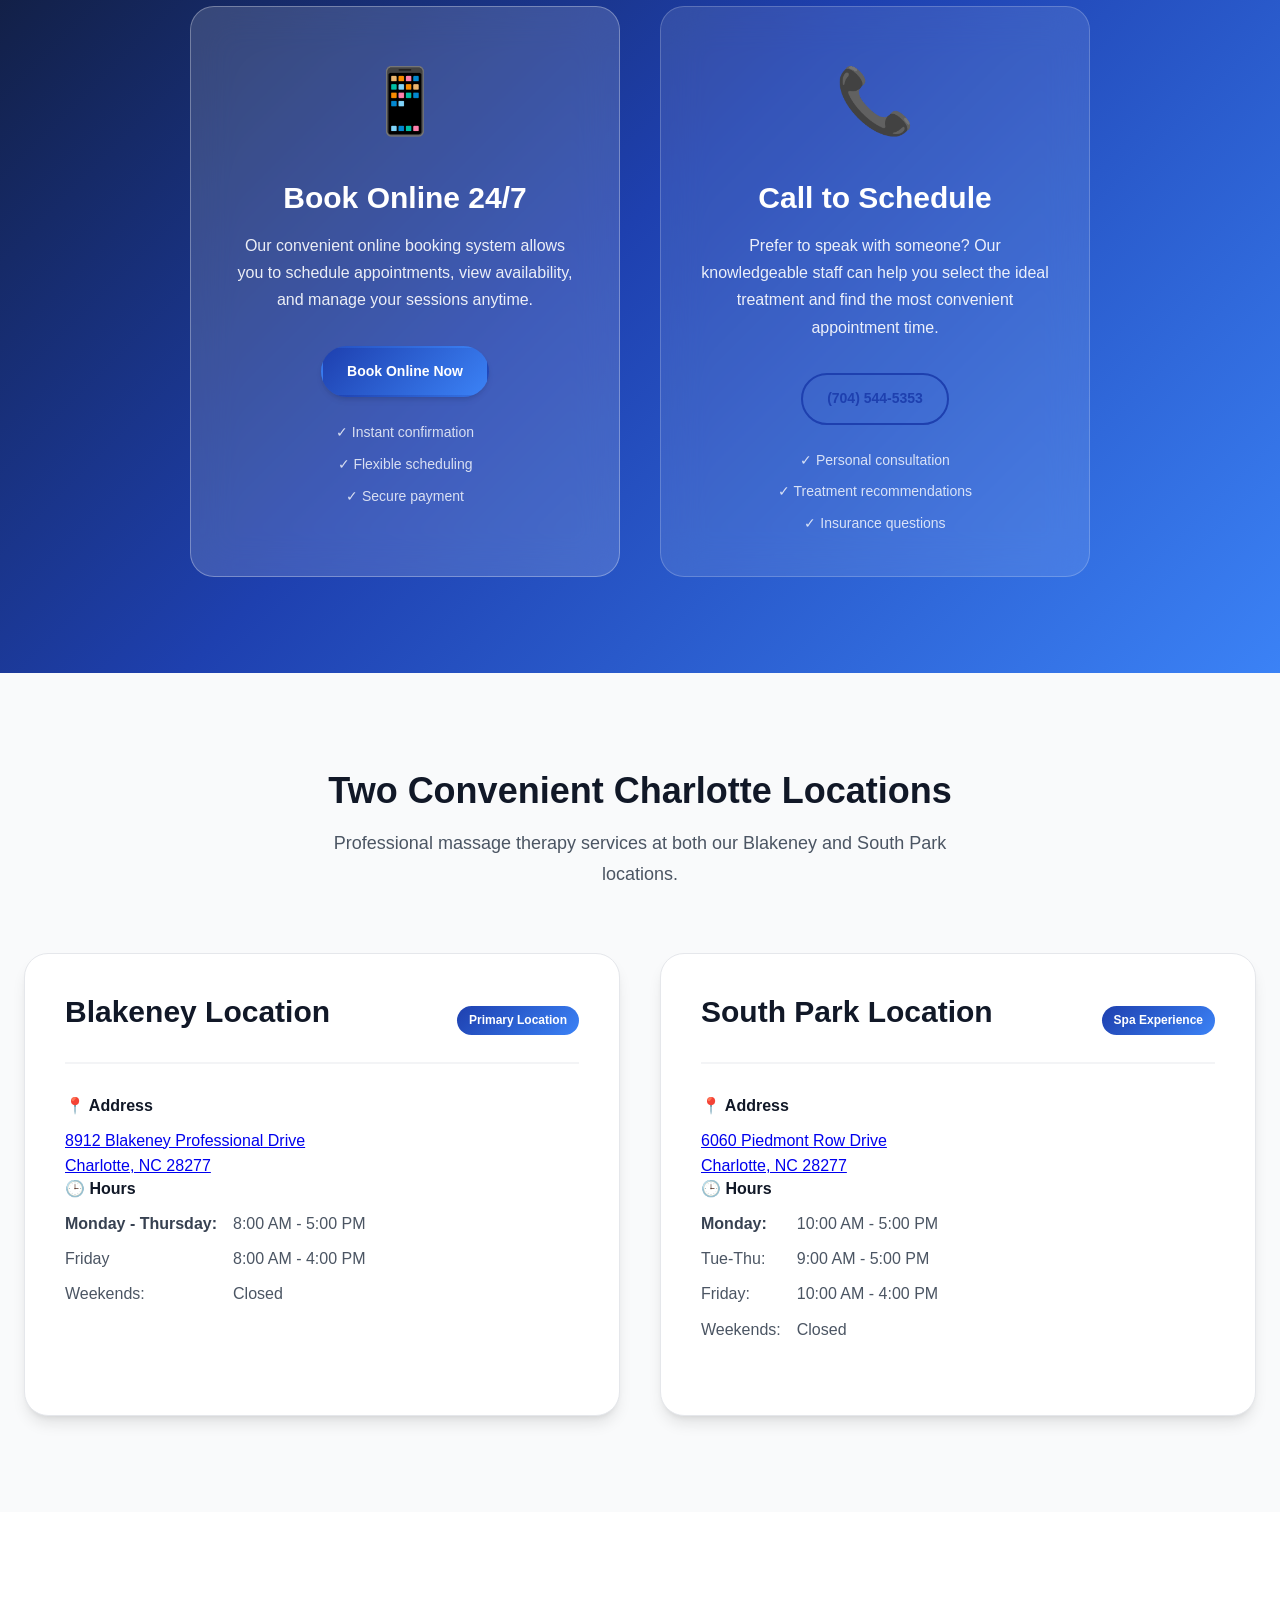
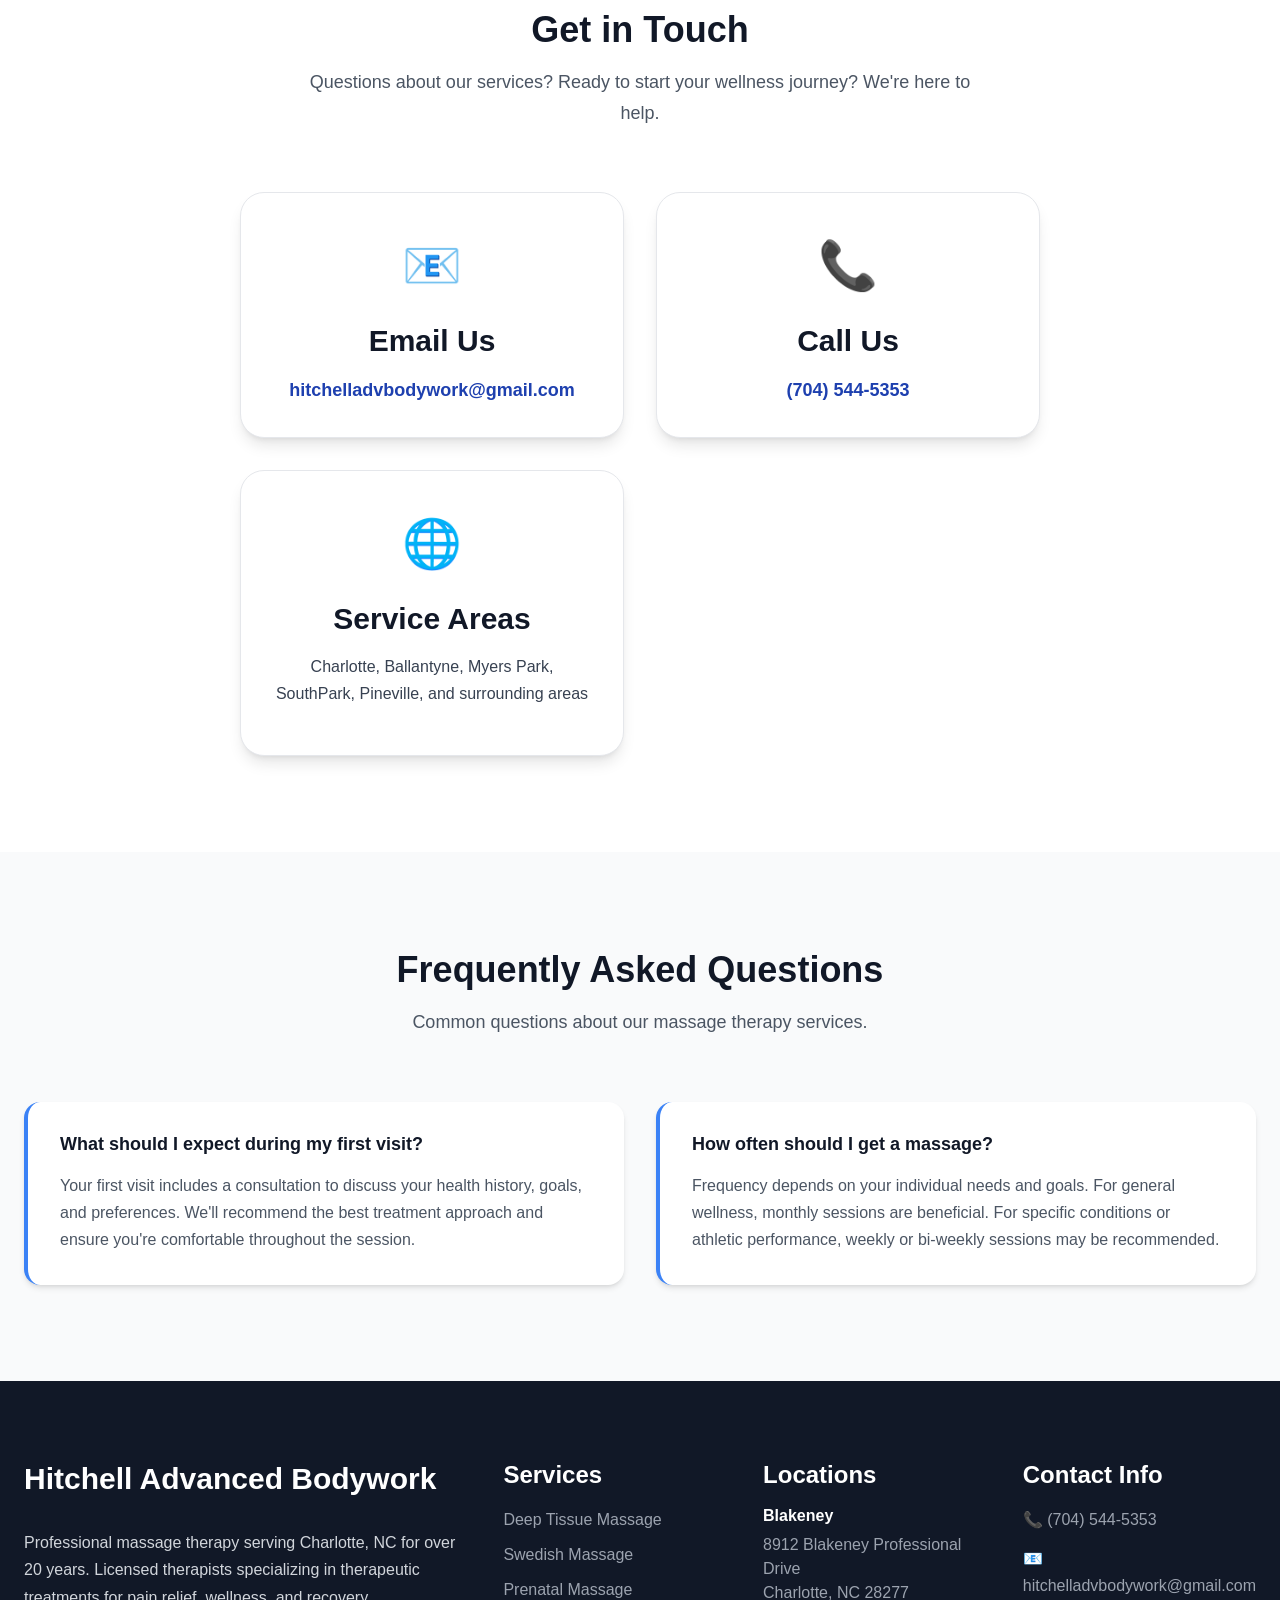
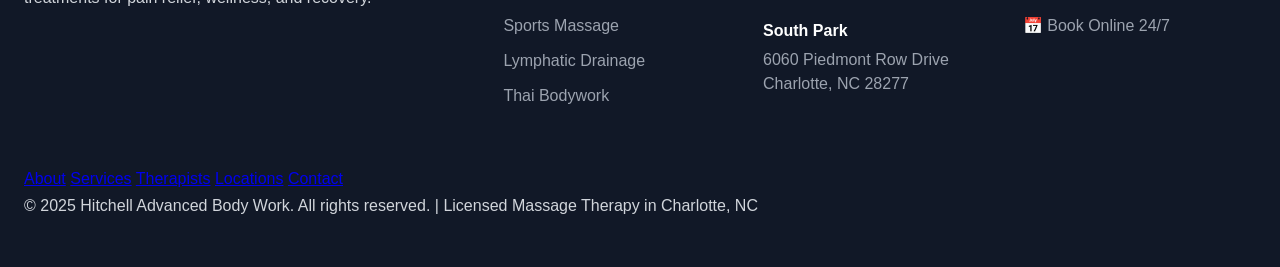
==== commit bd391fc3: "Update index.html Changed 20+ years to 25+ in line 336" ====
--- a/index.html
+++ b/index.html
@@ -333,7 +333,7 @@
                             <img src="aHitch.avif" alt="Anne Hitchel - Owner and Licensed Massage Therapist" loading="lazy">
                             <div class="team-overlay">
                                 <div class="team-social">
-                                    <span class="experience-badge">20+ Years</span>
+                                    <span class="experience-badge">25+ Years</span>
                                 </div>
                             </div>
                         </div>
--- a/massage_website_seo_css.css
+++ b/massage_website_seo_css.css
@@ -1,3 +1,15 @@
+html, body {
+  overflow-x: hidden;
+}
+img, video {
+  max-width: 100%;
+  height: auto;
+  display: block;
+}
+section {
+  max-width: 100%;
+  overflow-x: hidden;
+}
 @media screen and (-webkit-min-device-pixel-ratio: 0) {
   select, textarea, input[type="text"], input[type="password"], 
   input[type="datetime"], input[type="datetime-local"], 
@@ -303,6 +315,18 @@
   grid-template-columns: 2fr 1fr 1fr 1fr;
   gap: var(--space-10);
   margin-bottom: var(--space-12);
+}
+
+@media (max-width: 768px) {
+  .footer-content {
+    grid-template-columns: repeat(2, 1fr); /* two columns on tablets */
+  }
+}
+
+@media (max-width: 480px) {
+  .footer-content {
+    grid-template-columns: 1fr; /* stack all in one column on phones */
+  }
 }
 
 .footer-section h3,
@@ -840,10 +864,10 @@
 }
 
 /* ===== SERVICES SECTION ===== */
-.services-grid {
-  display: grid;
-  grid-template-columns: repeat(auto-fit, minmax(350px, 1fr));
-  gap: var(--space-8);
+.services-grid,
+.locations-grid,
+.faq-grid {
+  grid-template-columns: repeat(auto-fit, minmax(250px, 1fr));
 }
 
 .service-card {
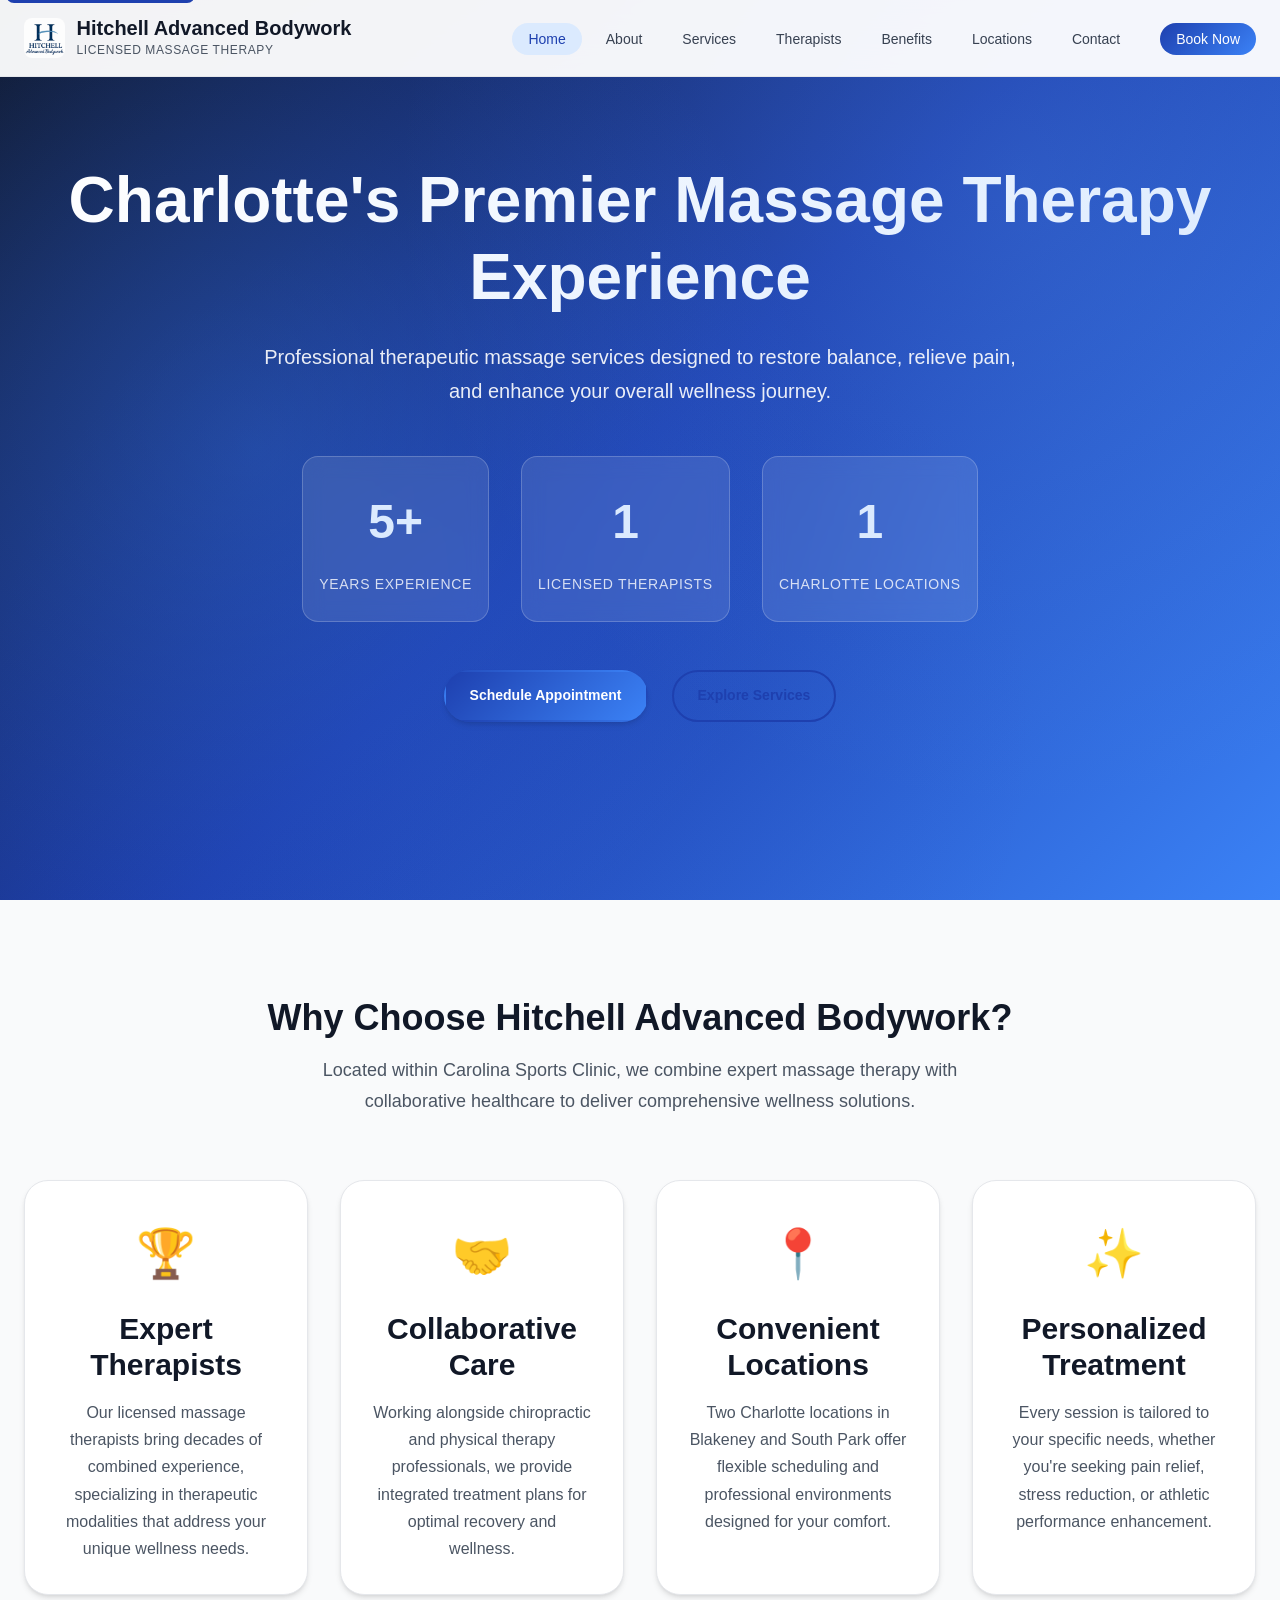
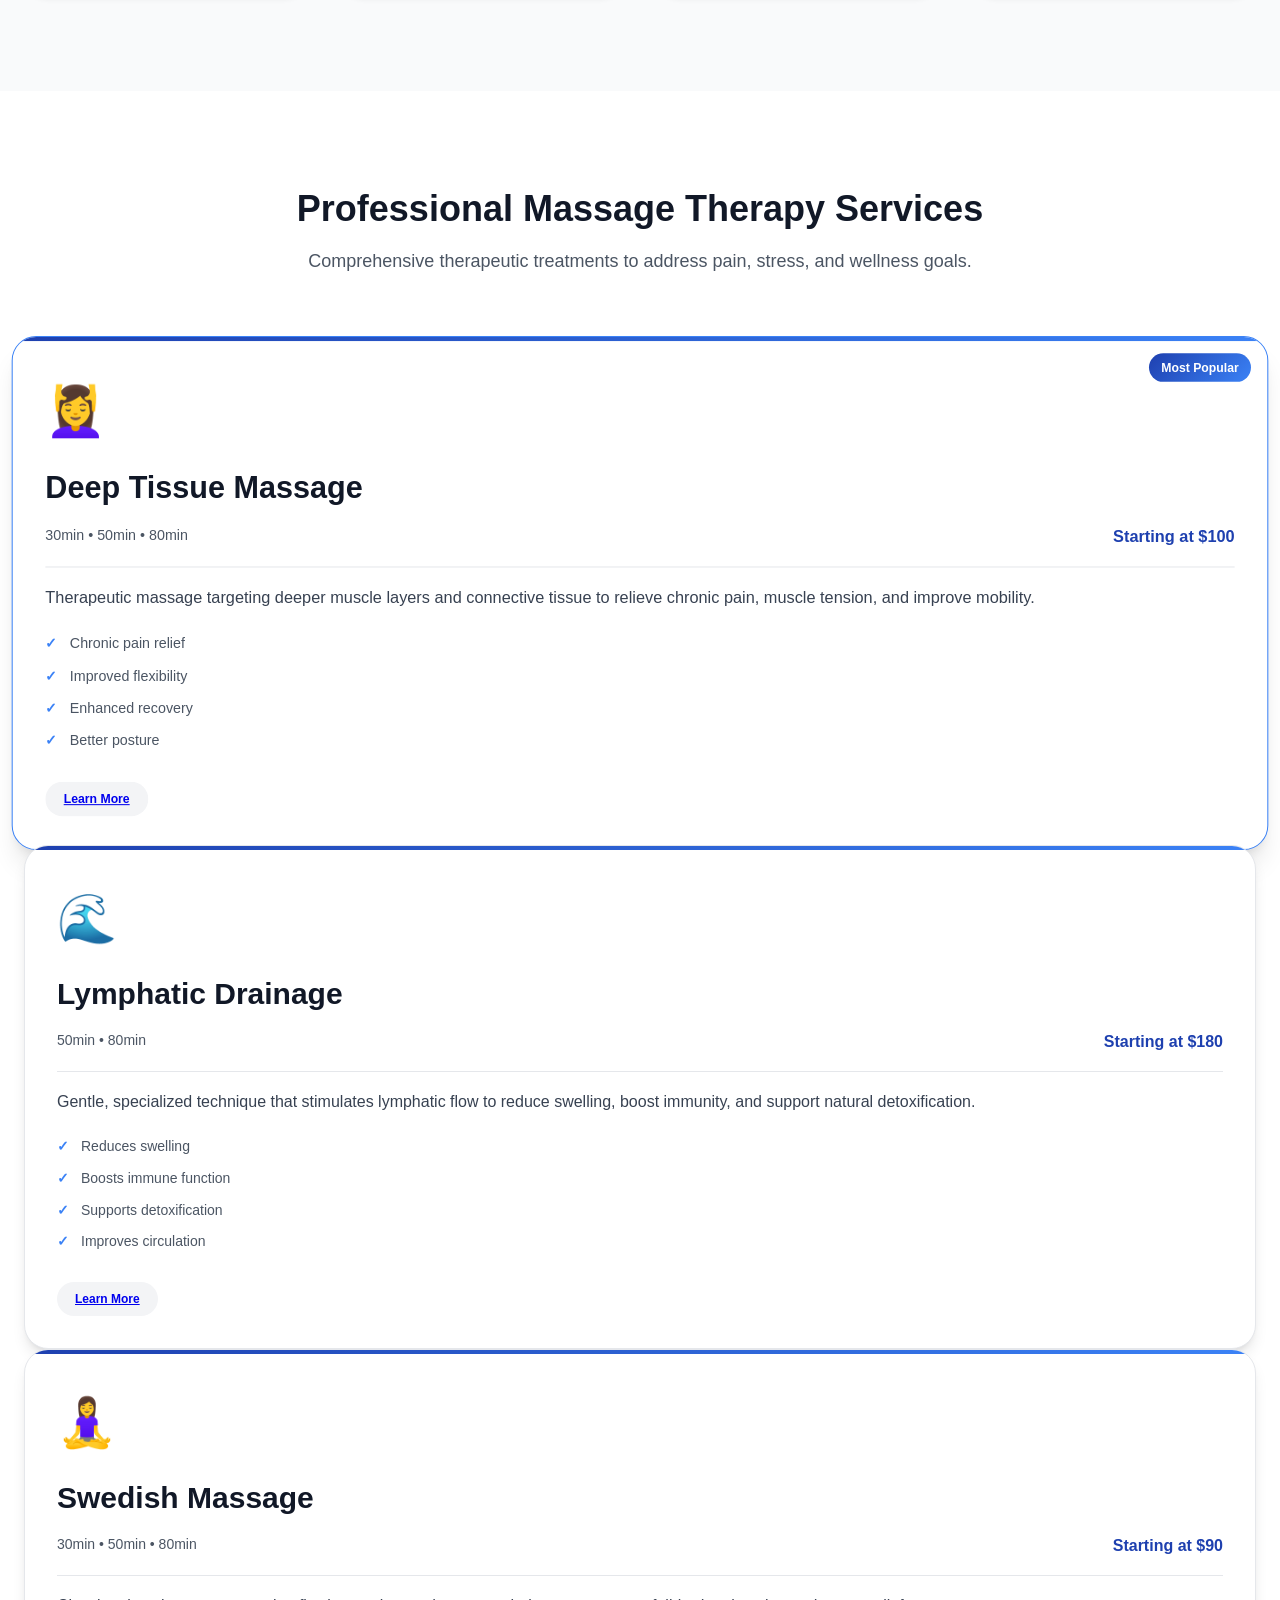
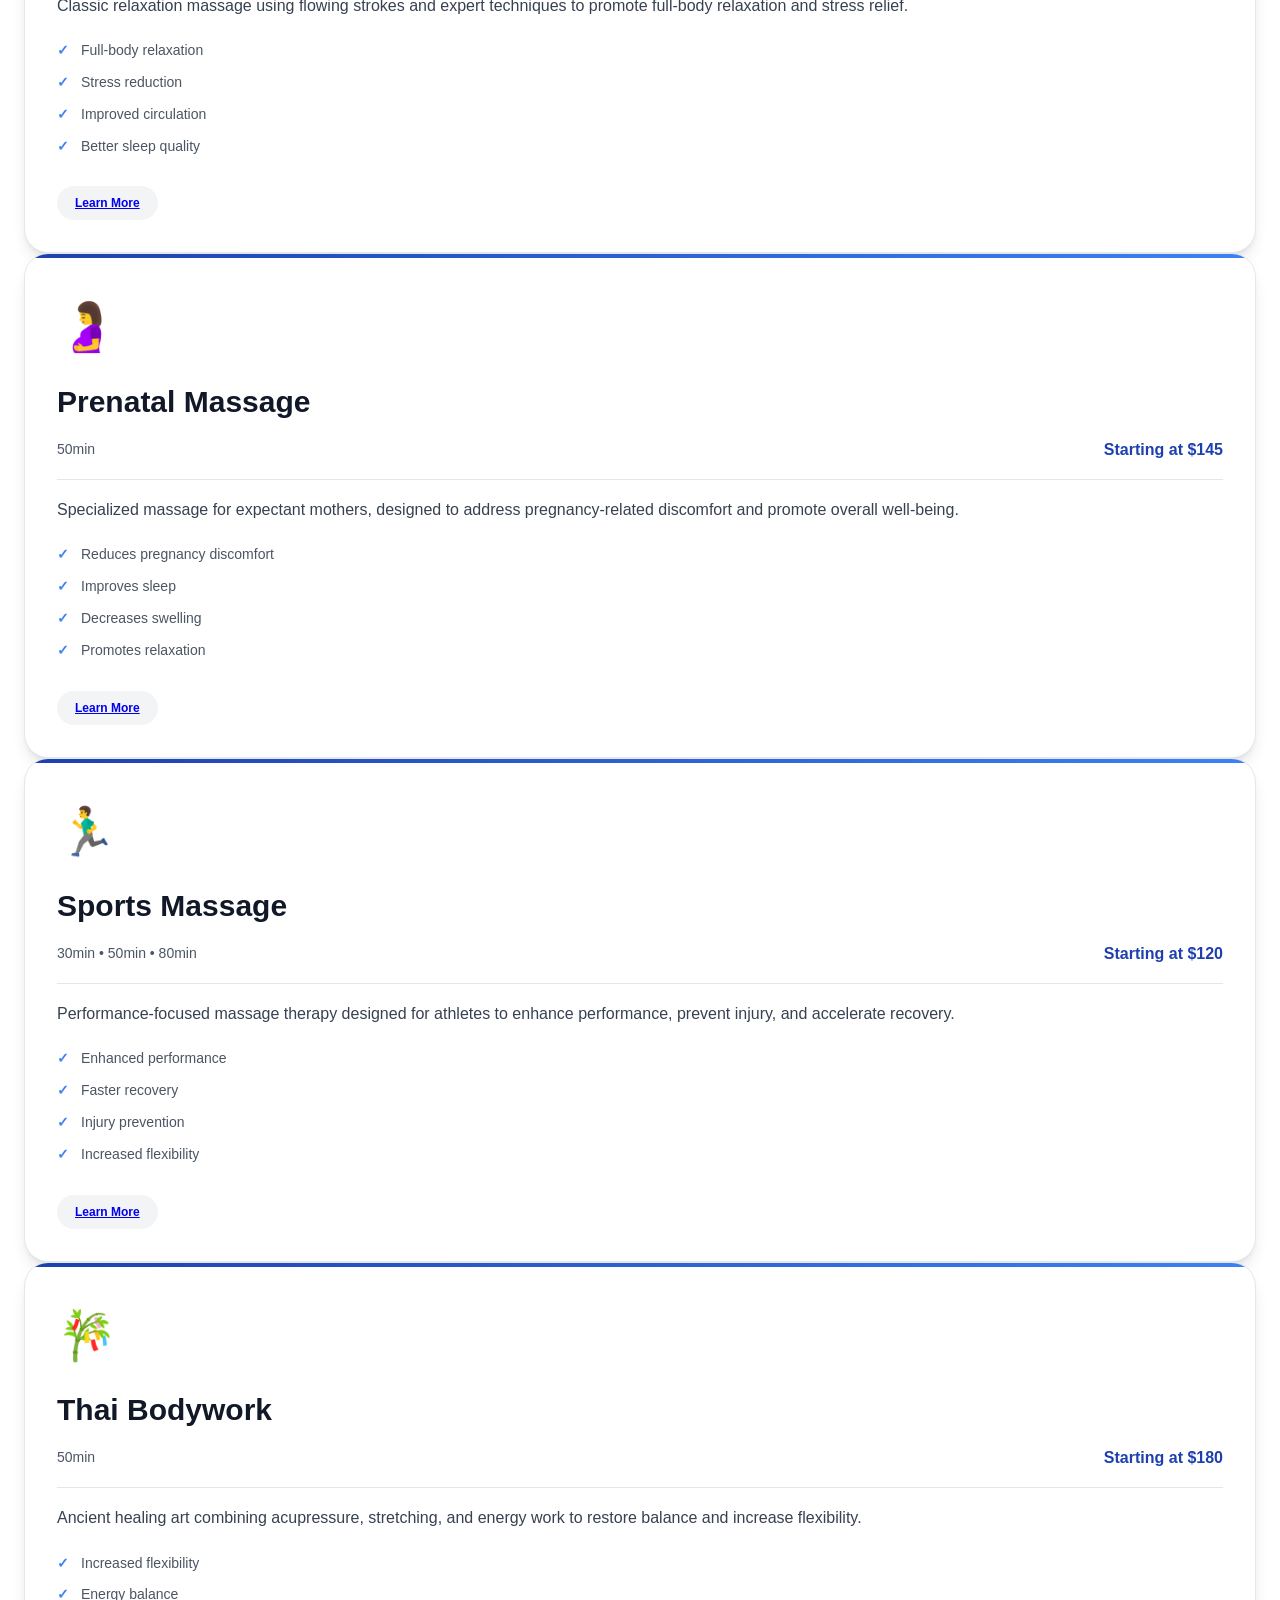
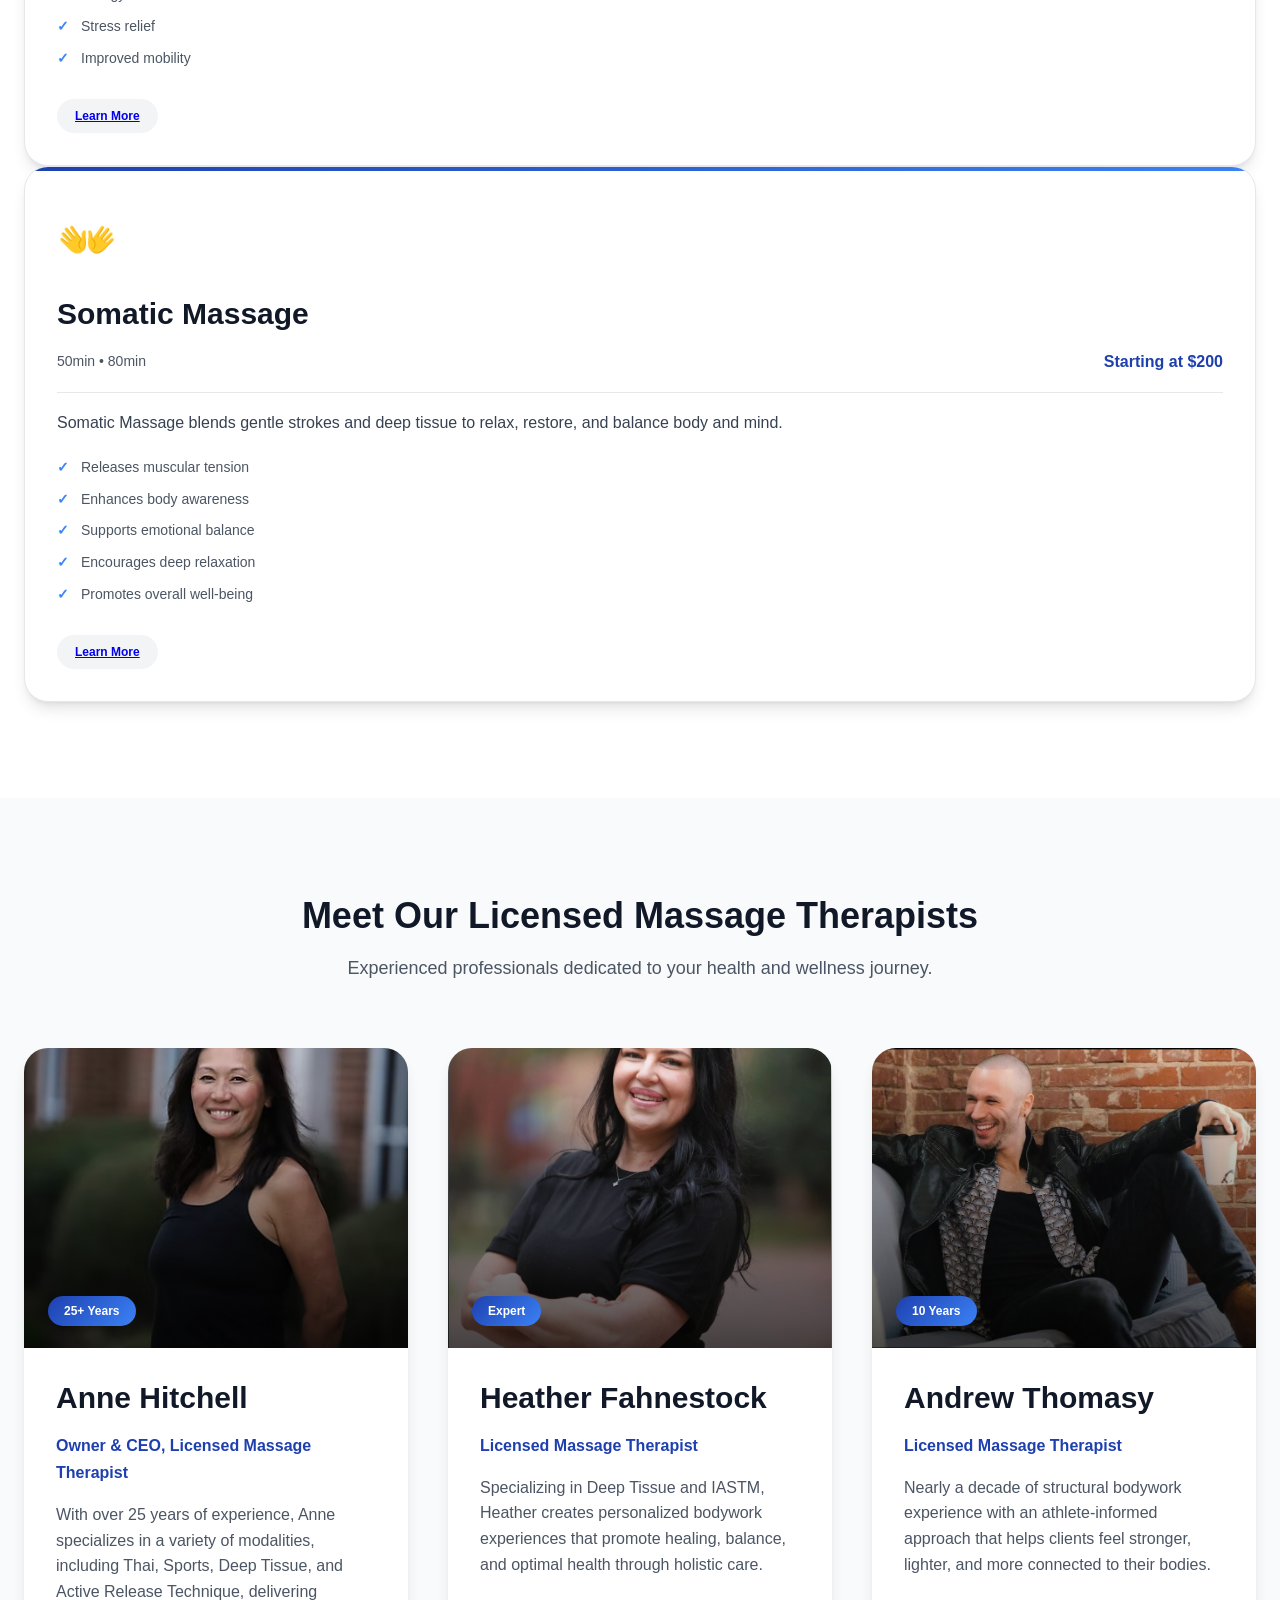
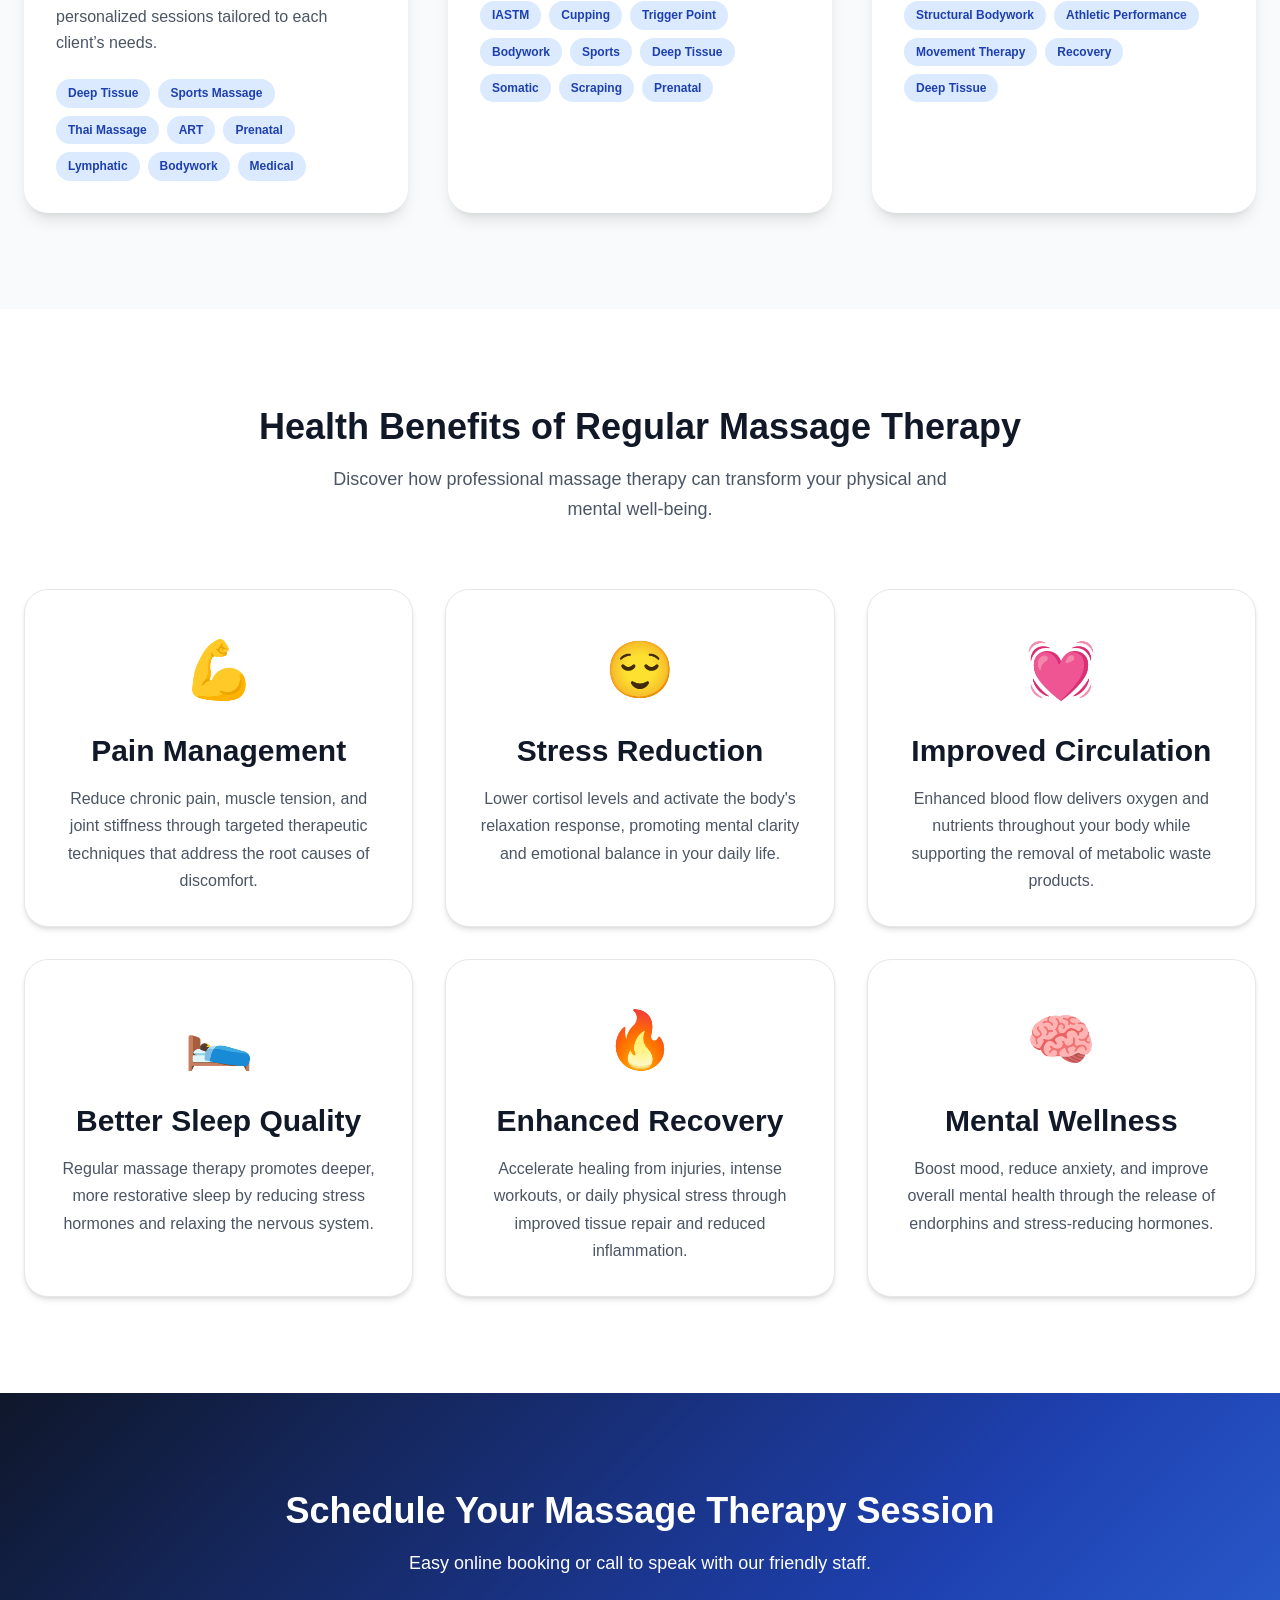
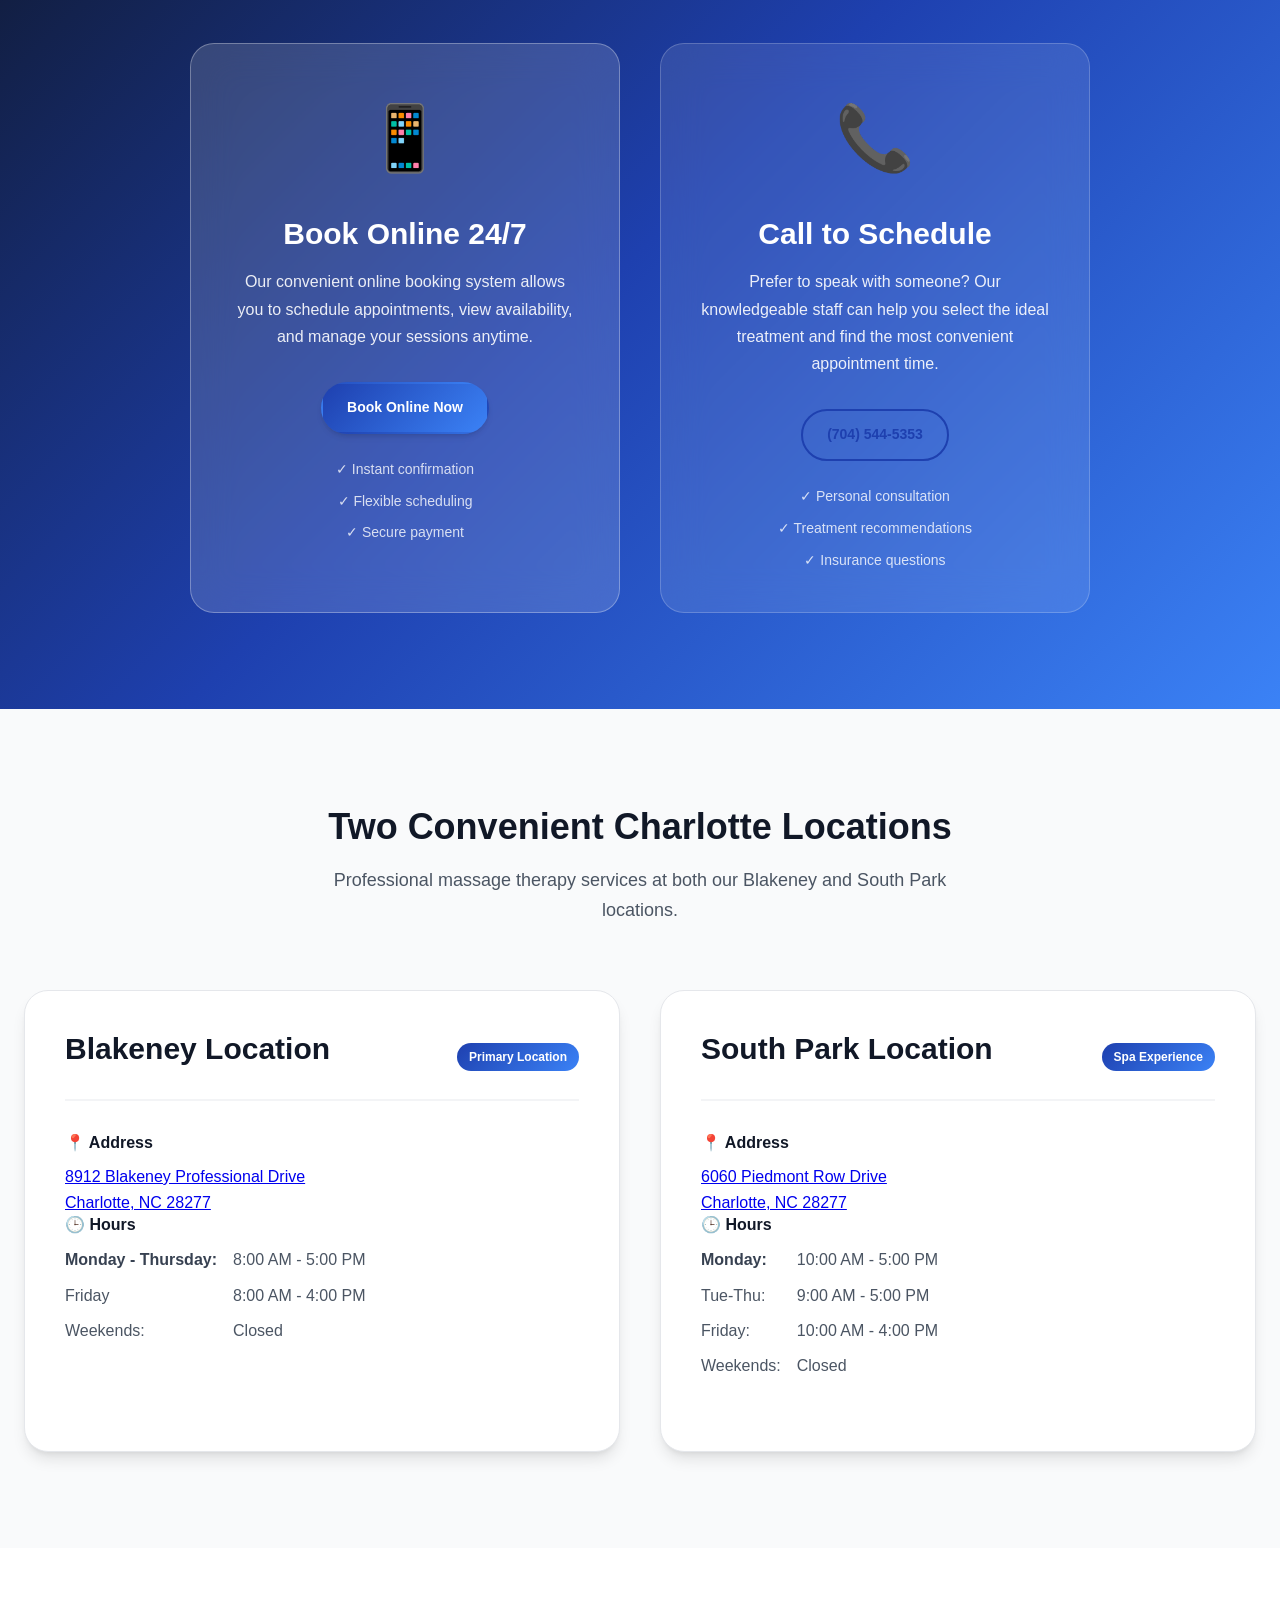
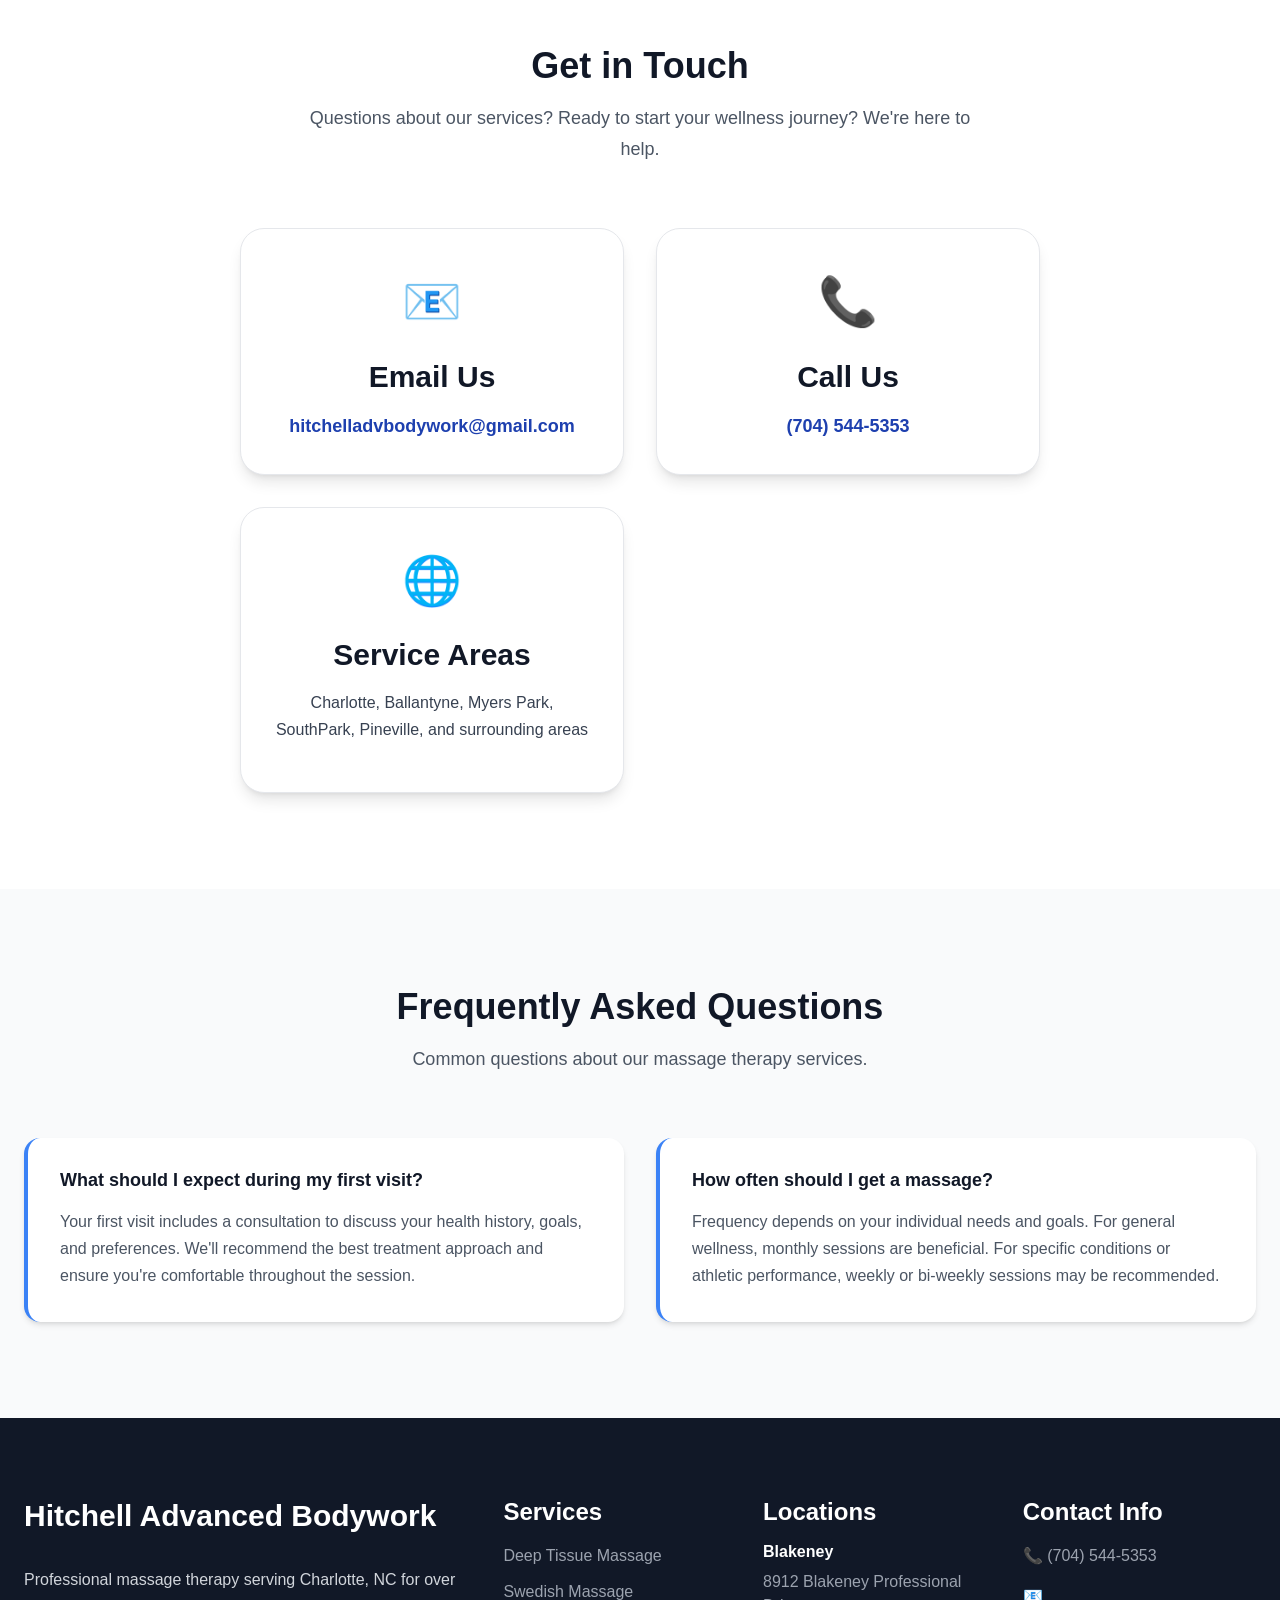
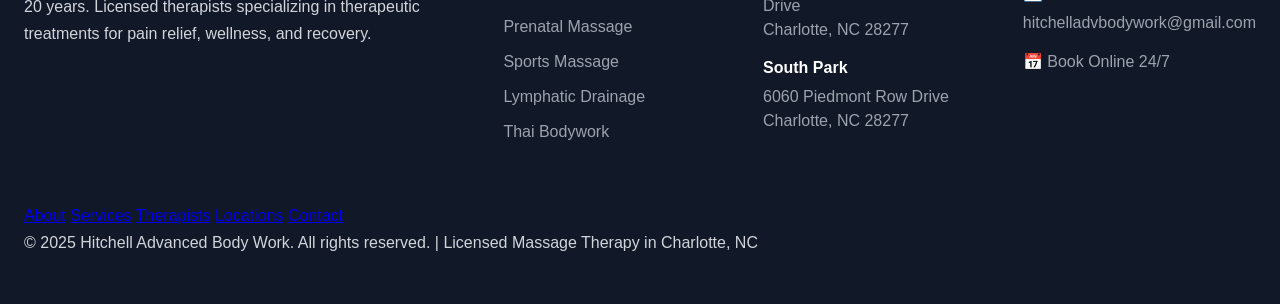
==== commit 9028d3c8: "Add new specialties to index.html Revised specialties for each Massage Therapist 0827" ====
--- a/index.html
+++ b/index.html
@@ -346,6 +346,10 @@
                                 <span class="specialty">Sports Massage</span>
                                 <span class="specialty">Thai Massage</span>
                                 <span class="specialty">ART</span>
+                                <span class="specialty">Prenatal</span>
+                                <span class="specialty">Lymphatic</span>
+                                <span class="specialty">Bodywork</span>
+                                <span class="specialty">Medical</span>
                             </div>
                         </div>
                     </article>
@@ -367,6 +371,12 @@
                                 <span class="specialty">IASTM</span>
                                 <span class="specialty">Cupping</span>
                                 <span class="specialty">Trigger Point</span>
+                                <span class="specialty">Bodywork</span>
+                                <span class="specialty">Sports</span>
+                                <span class="specialty">Deep Tissue</span>
+                                <span class="specialty">Somatic</span>
+                                <span class="specialty">Scraping</span>
+                                <span class="specialty">Prenatal</span>
                             </div>
                         </div>
                     </article>
@@ -389,6 +399,7 @@
                                 <span class="specialty">Athletic Performance</span>
                                 <span class="specialty">Movement Therapy</span>
                                 <span class="specialty">Recovery</span>
+                                <span class="specialty">Deep Tissue</span>
                             </div>
                         </div>
                     </article>
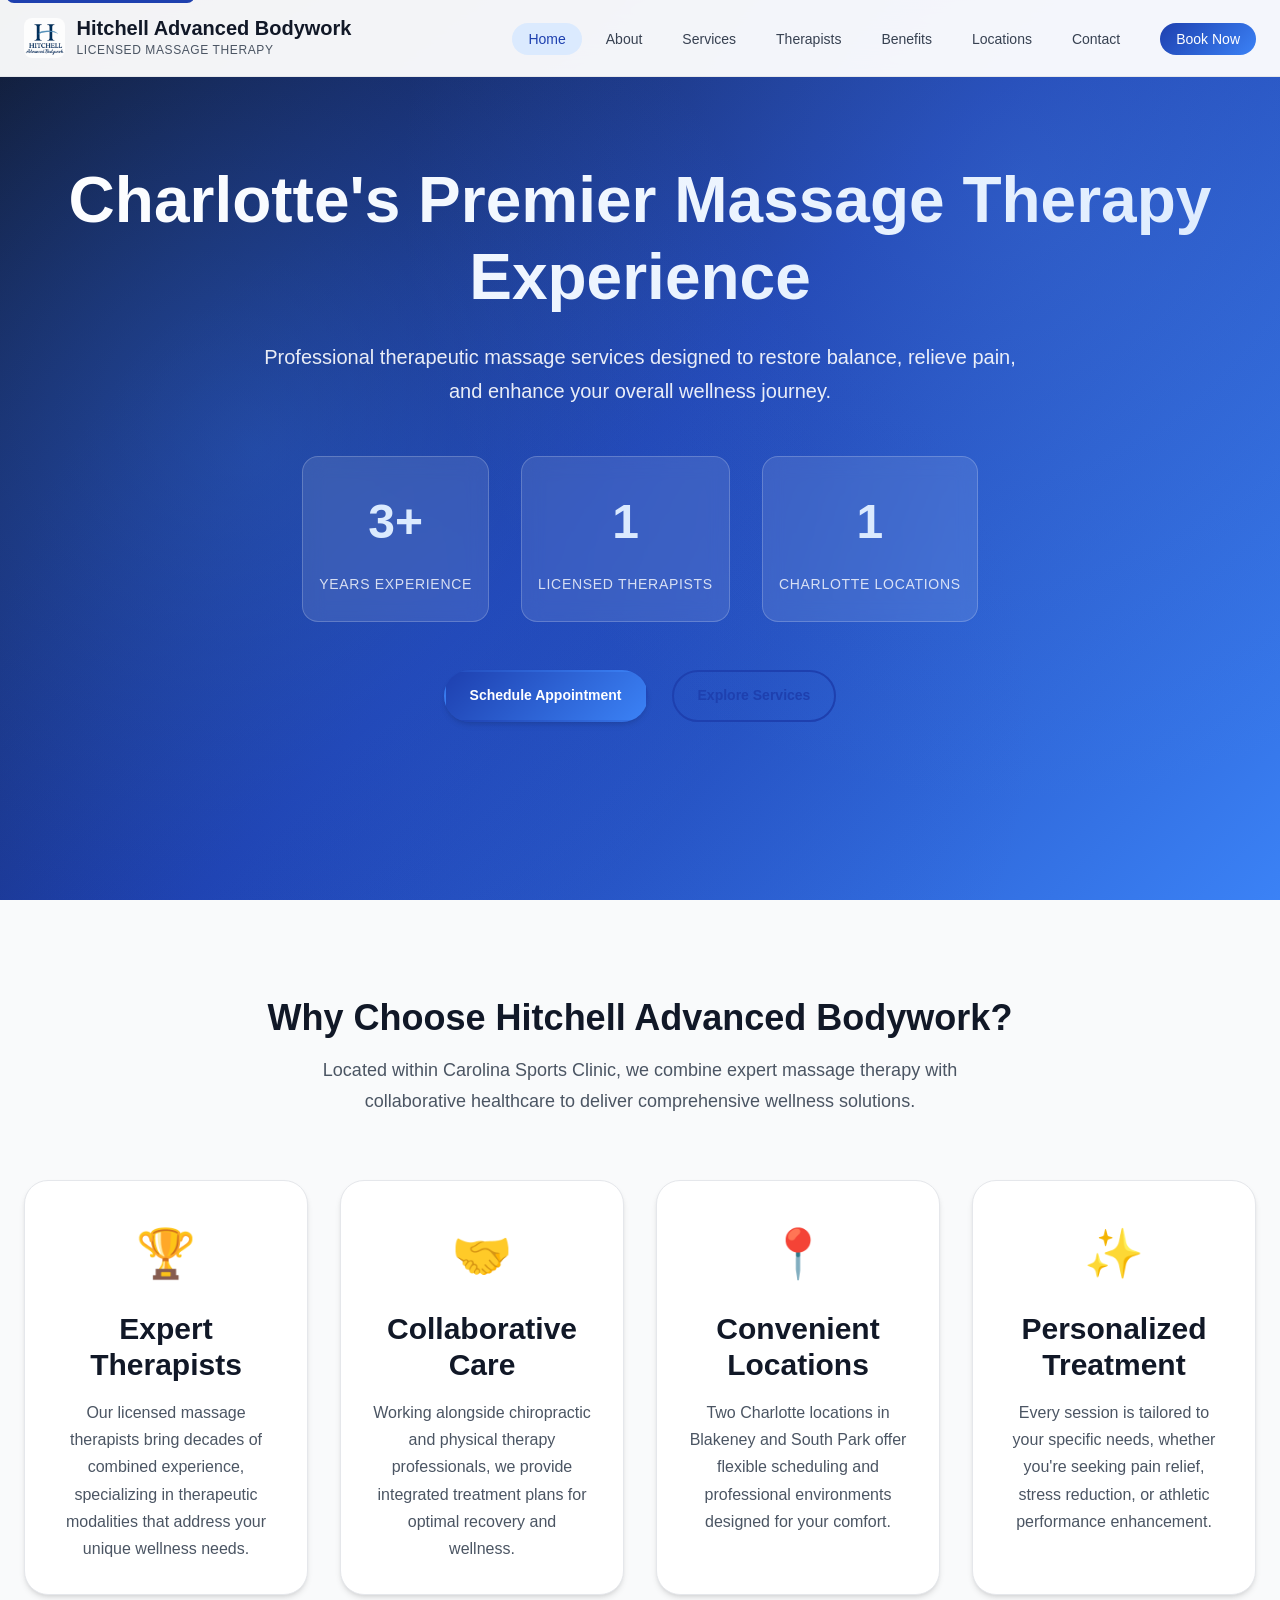
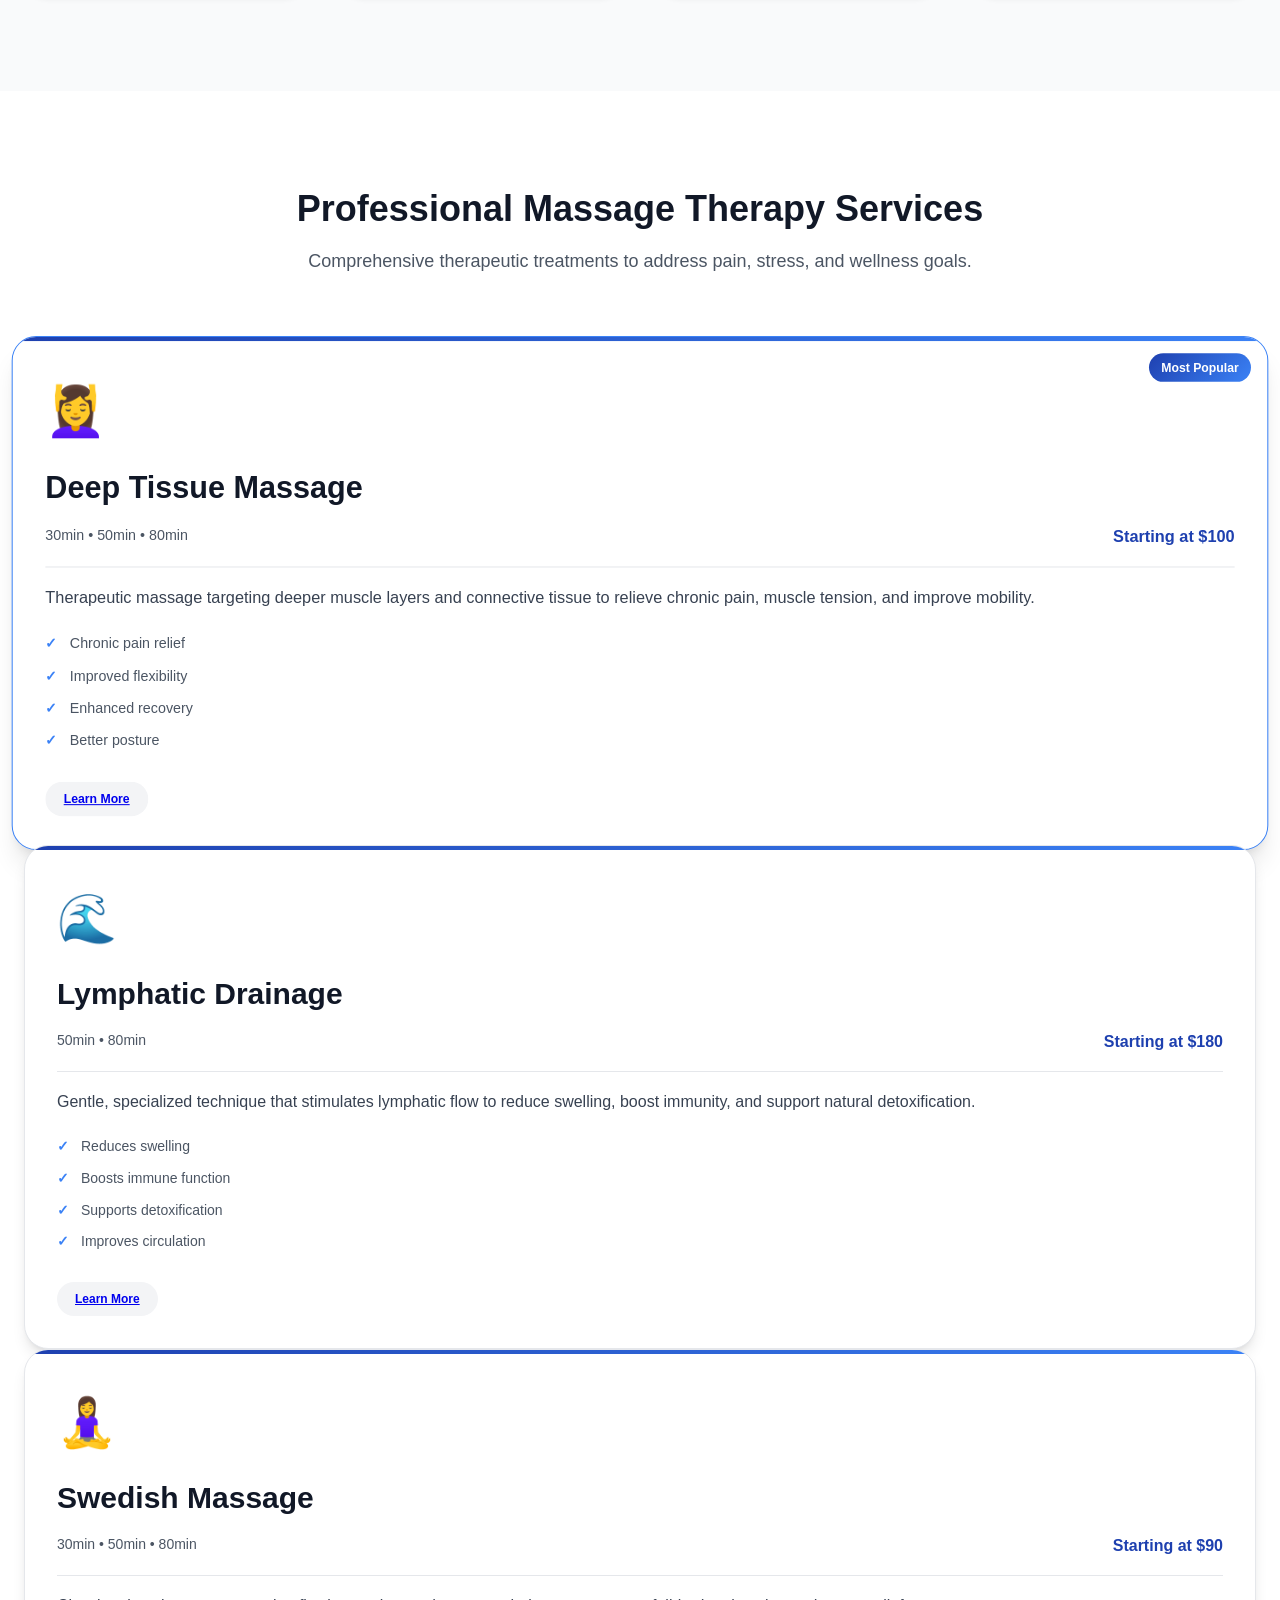
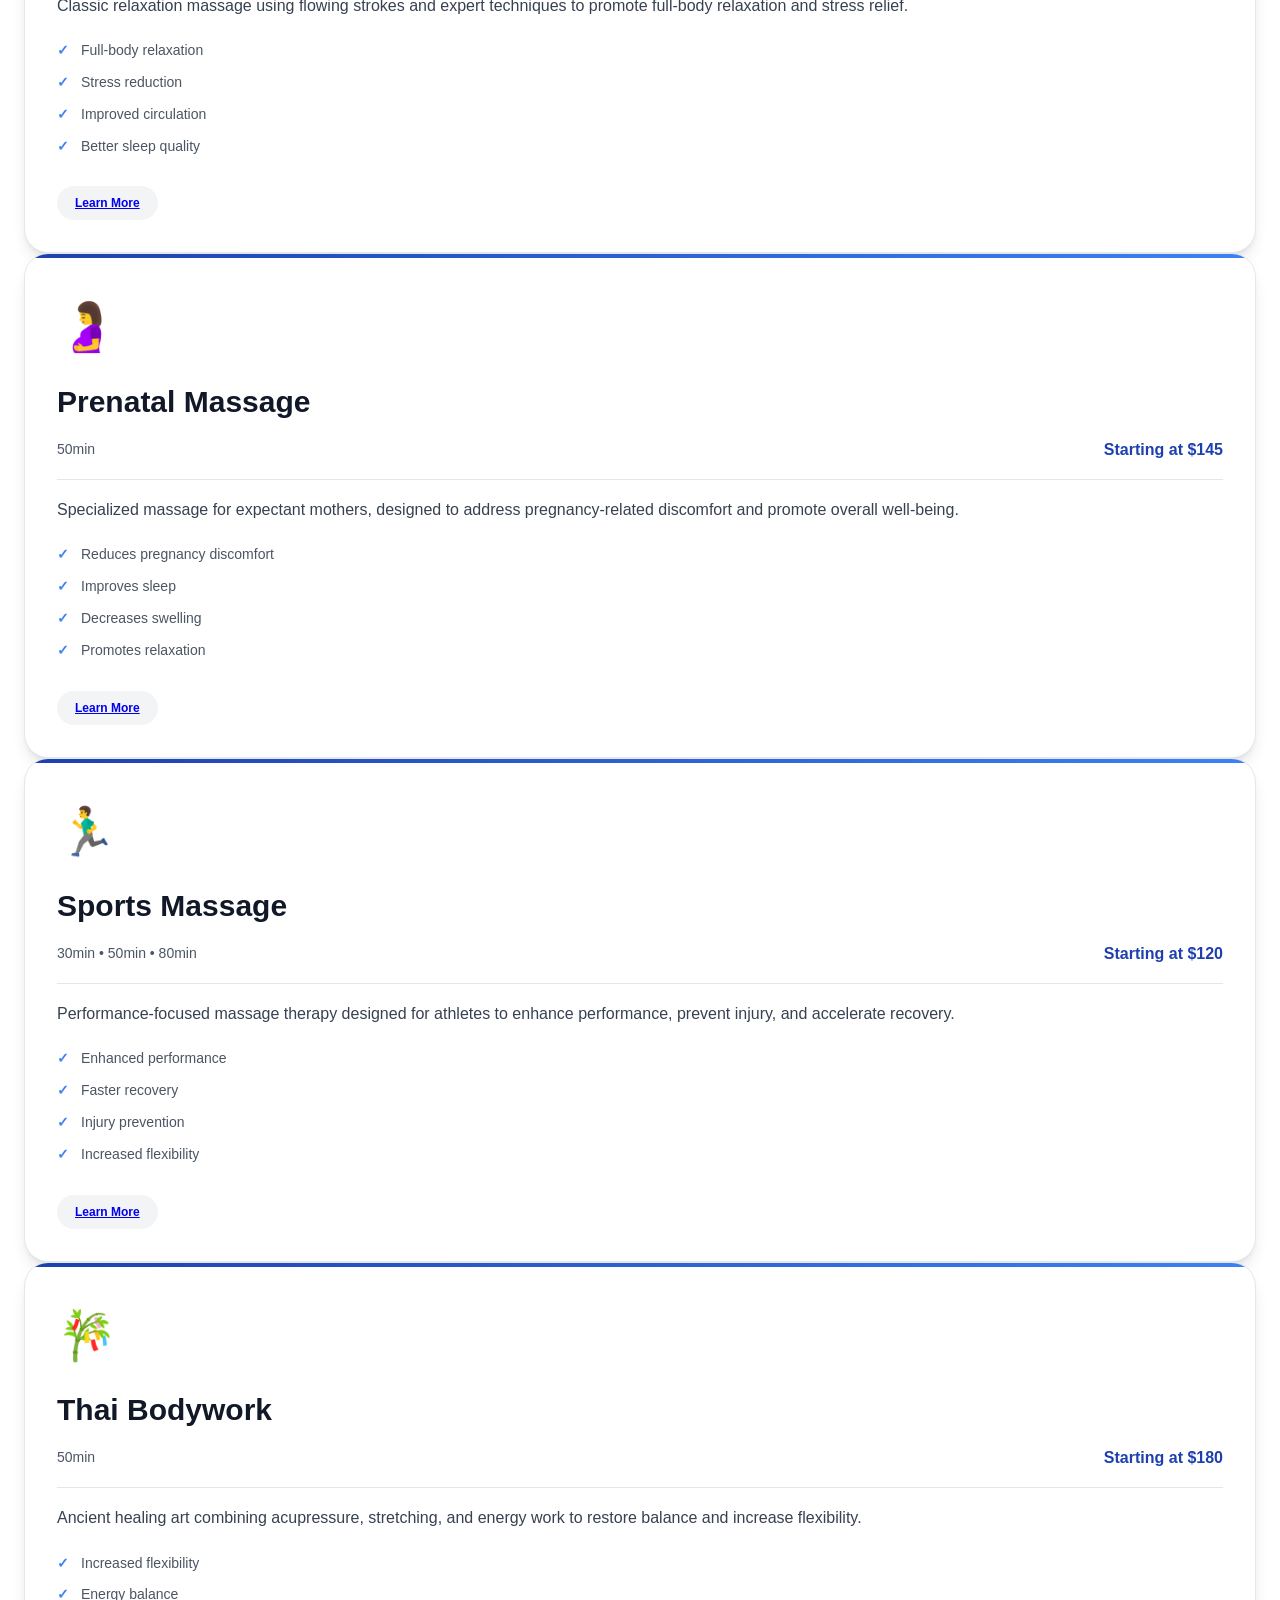
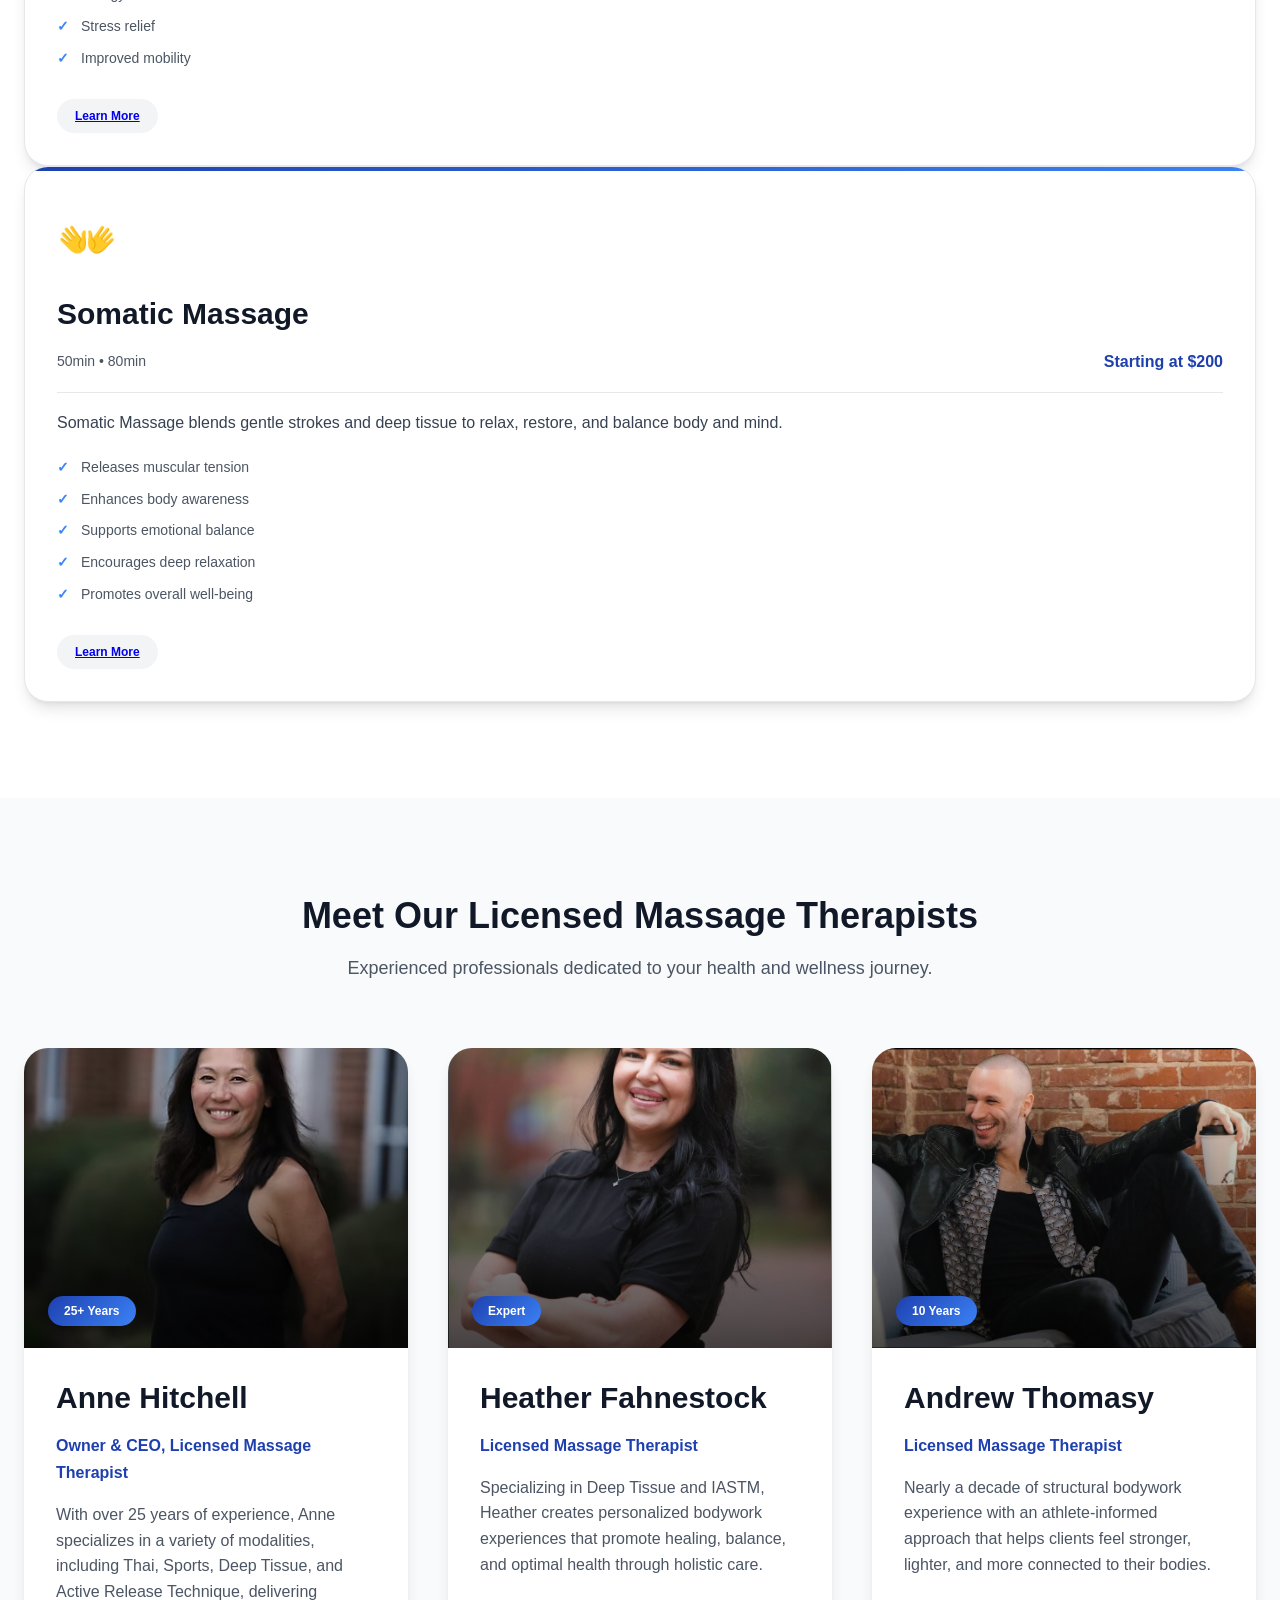
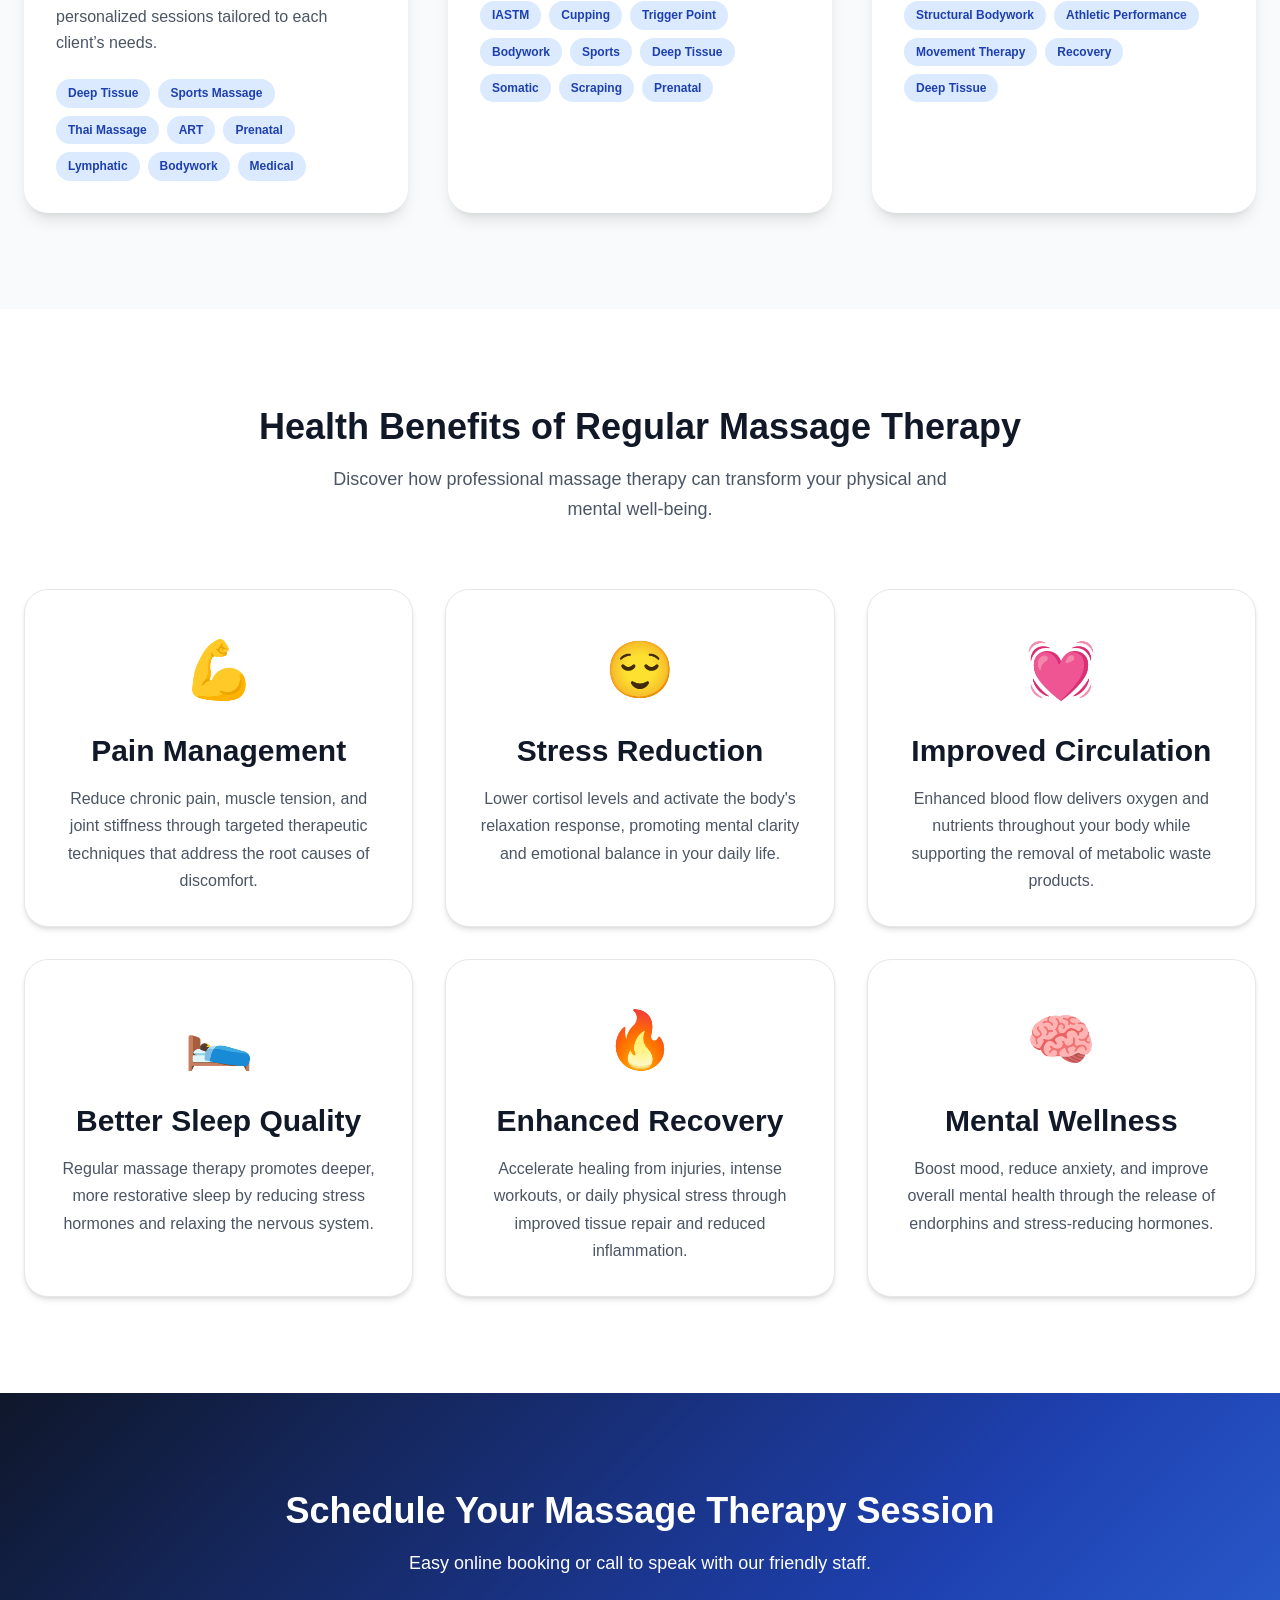
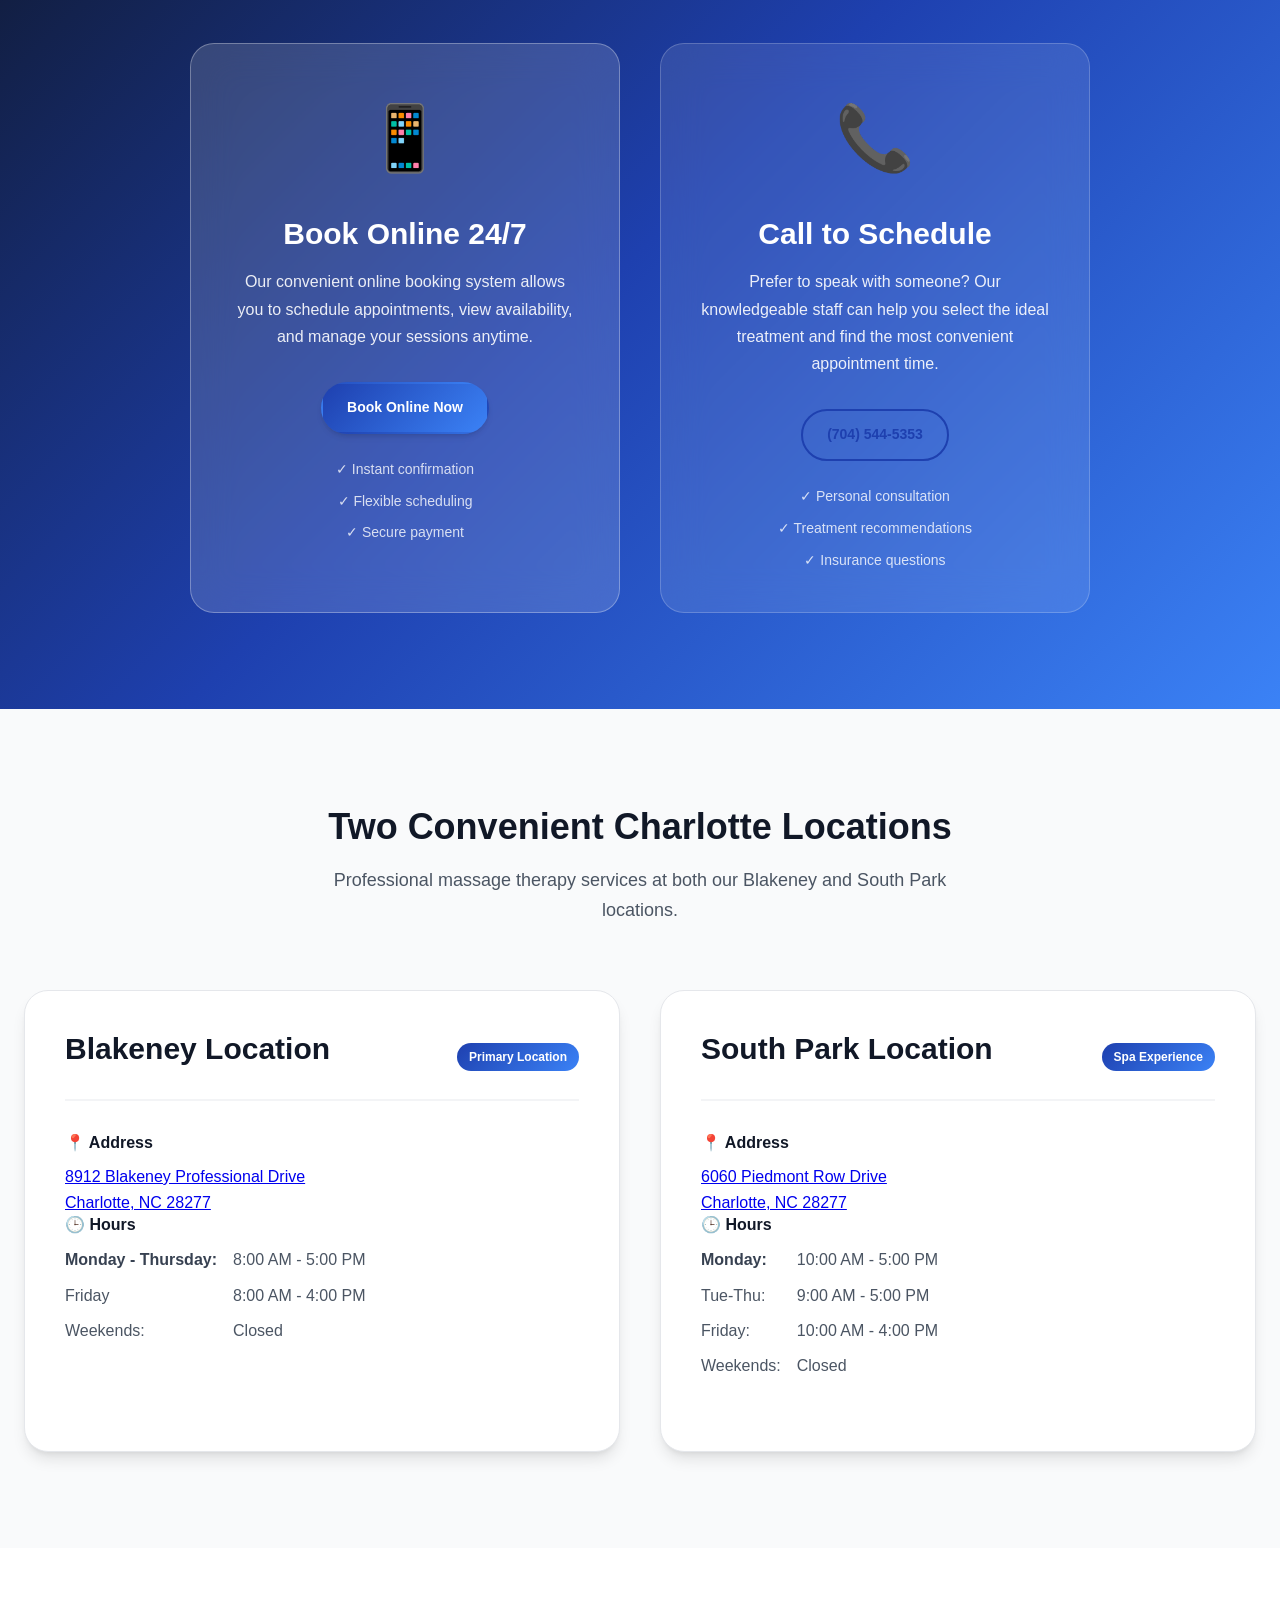
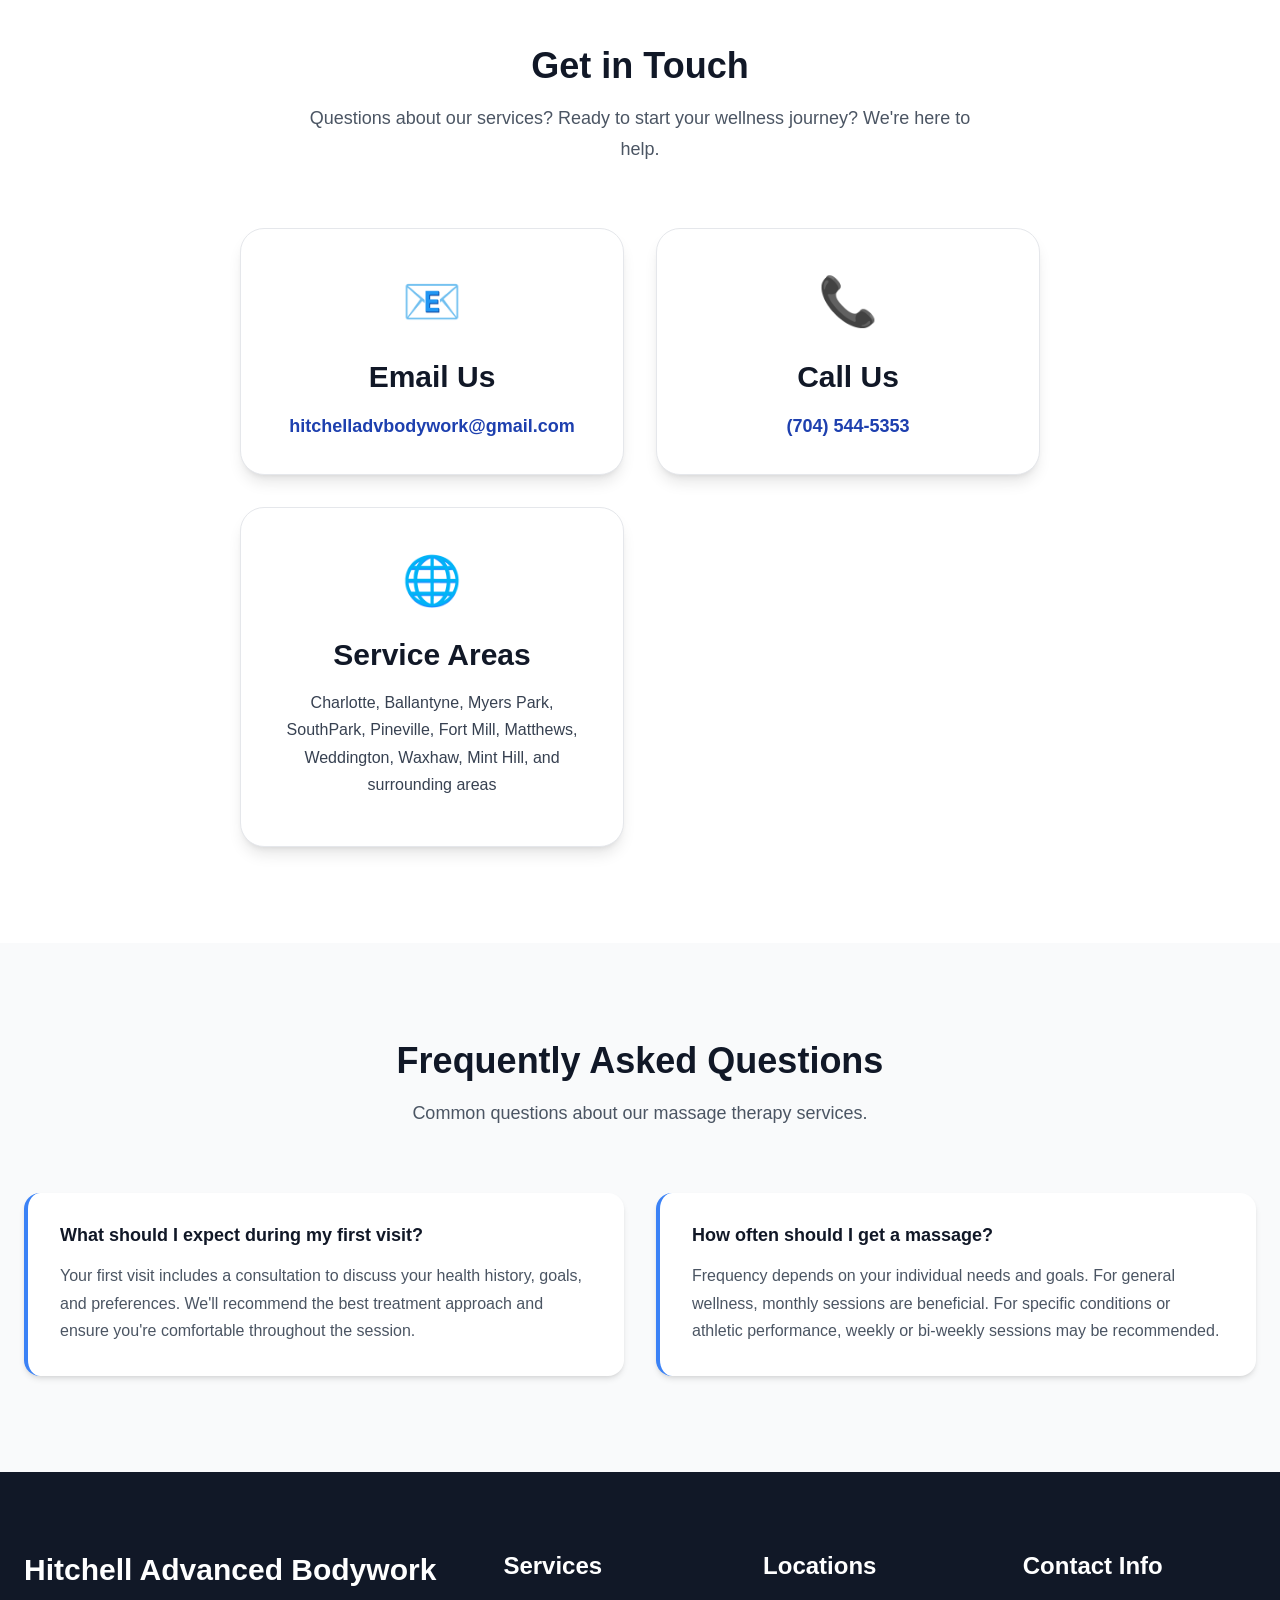
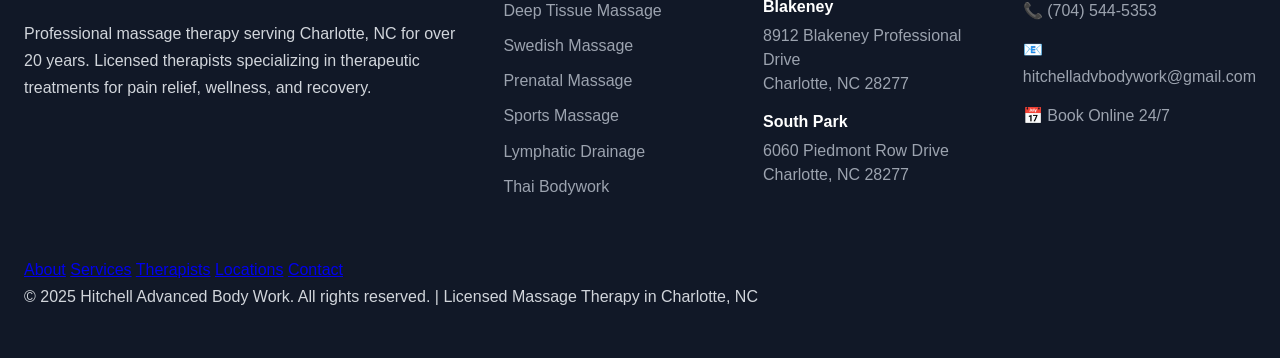
==== commit 27bf1a99: "Update service areas in contact card" ====
--- a/index.html
+++ b/index.html
@@ -606,7 +606,7 @@
                         <div class="contact-card">
                             <div class="contact-icon">🌐</div>
                             <h3>Service Areas</h3>
-                            <p>Charlotte, Ballantyne, Myers Park, SouthPark, Pineville, and surrounding areas</p>
+                            <p>Charlotte, Ballantyne, Myers Park, SouthPark, Pineville, Fort Mill, Matthews, Weddington, Waxhaw, Mint Hill, and surrounding areas</p>
                         </div>
                     </div>
                 </div>
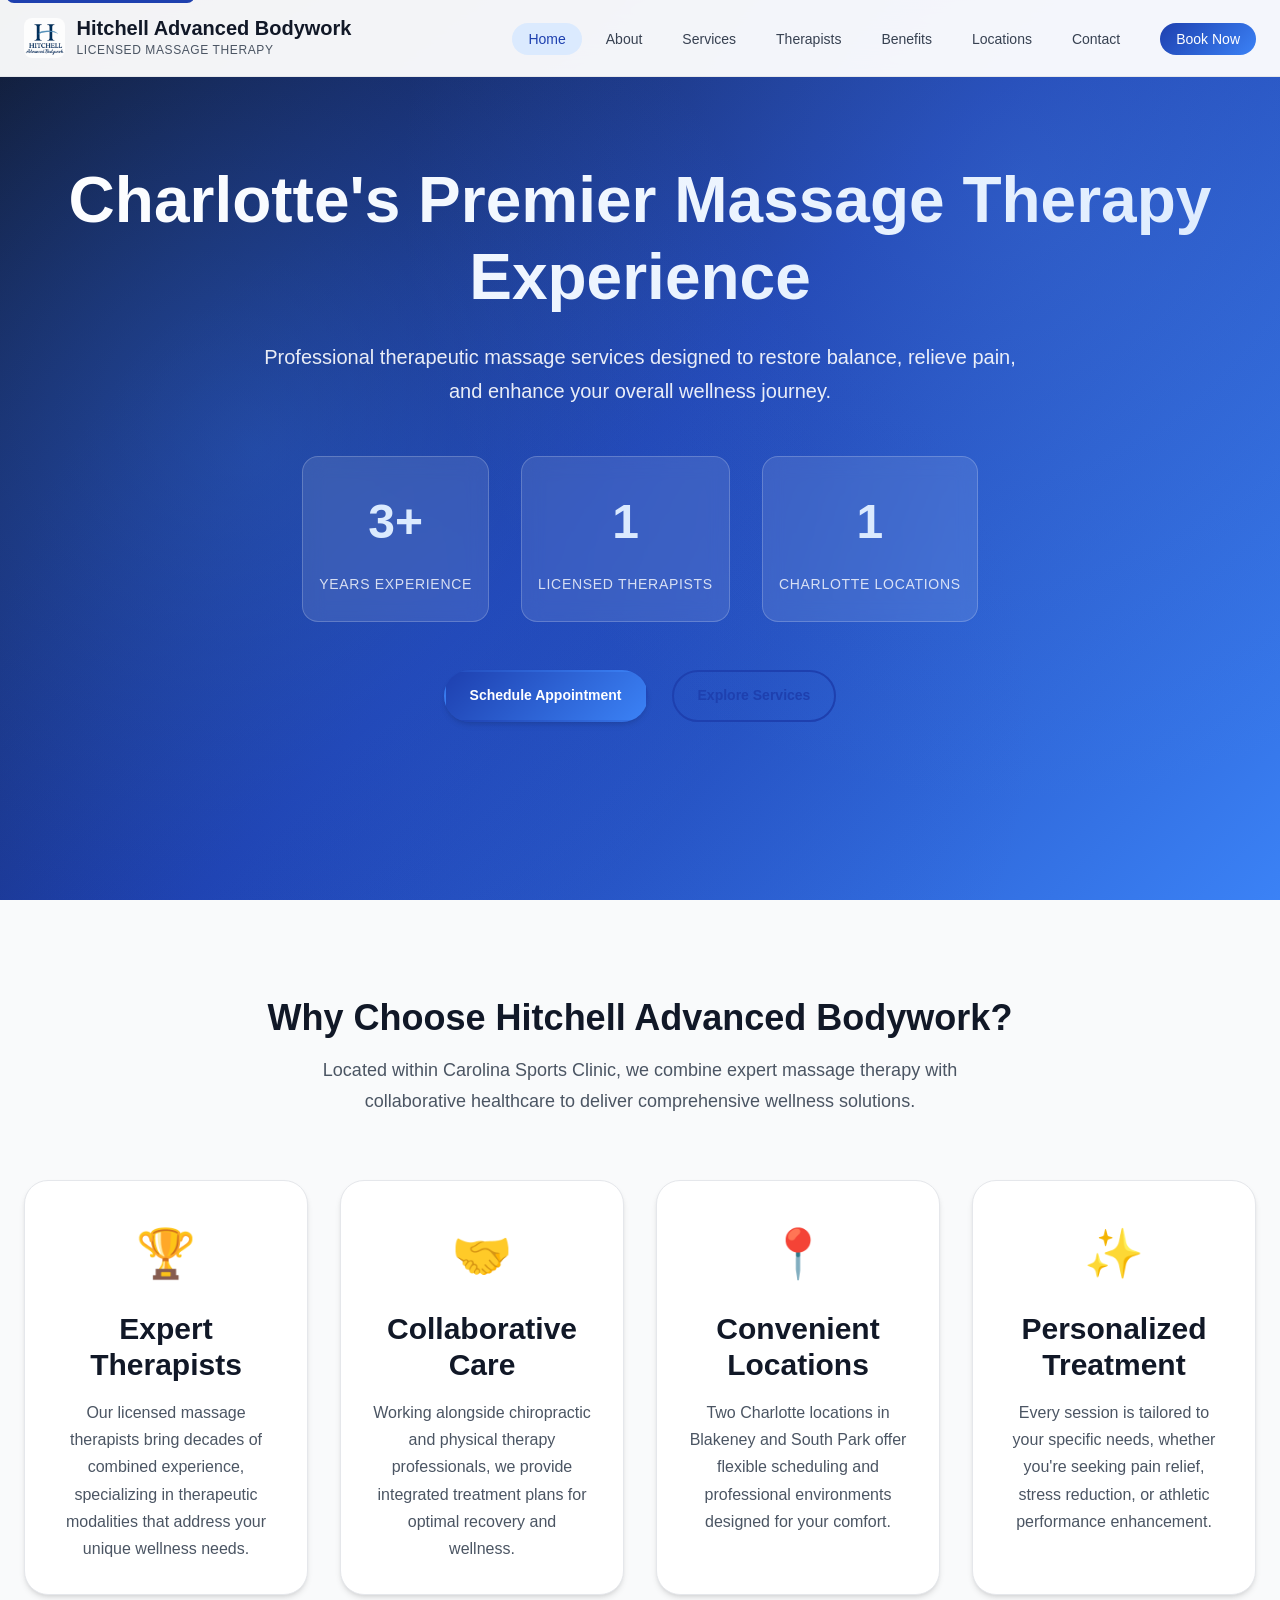
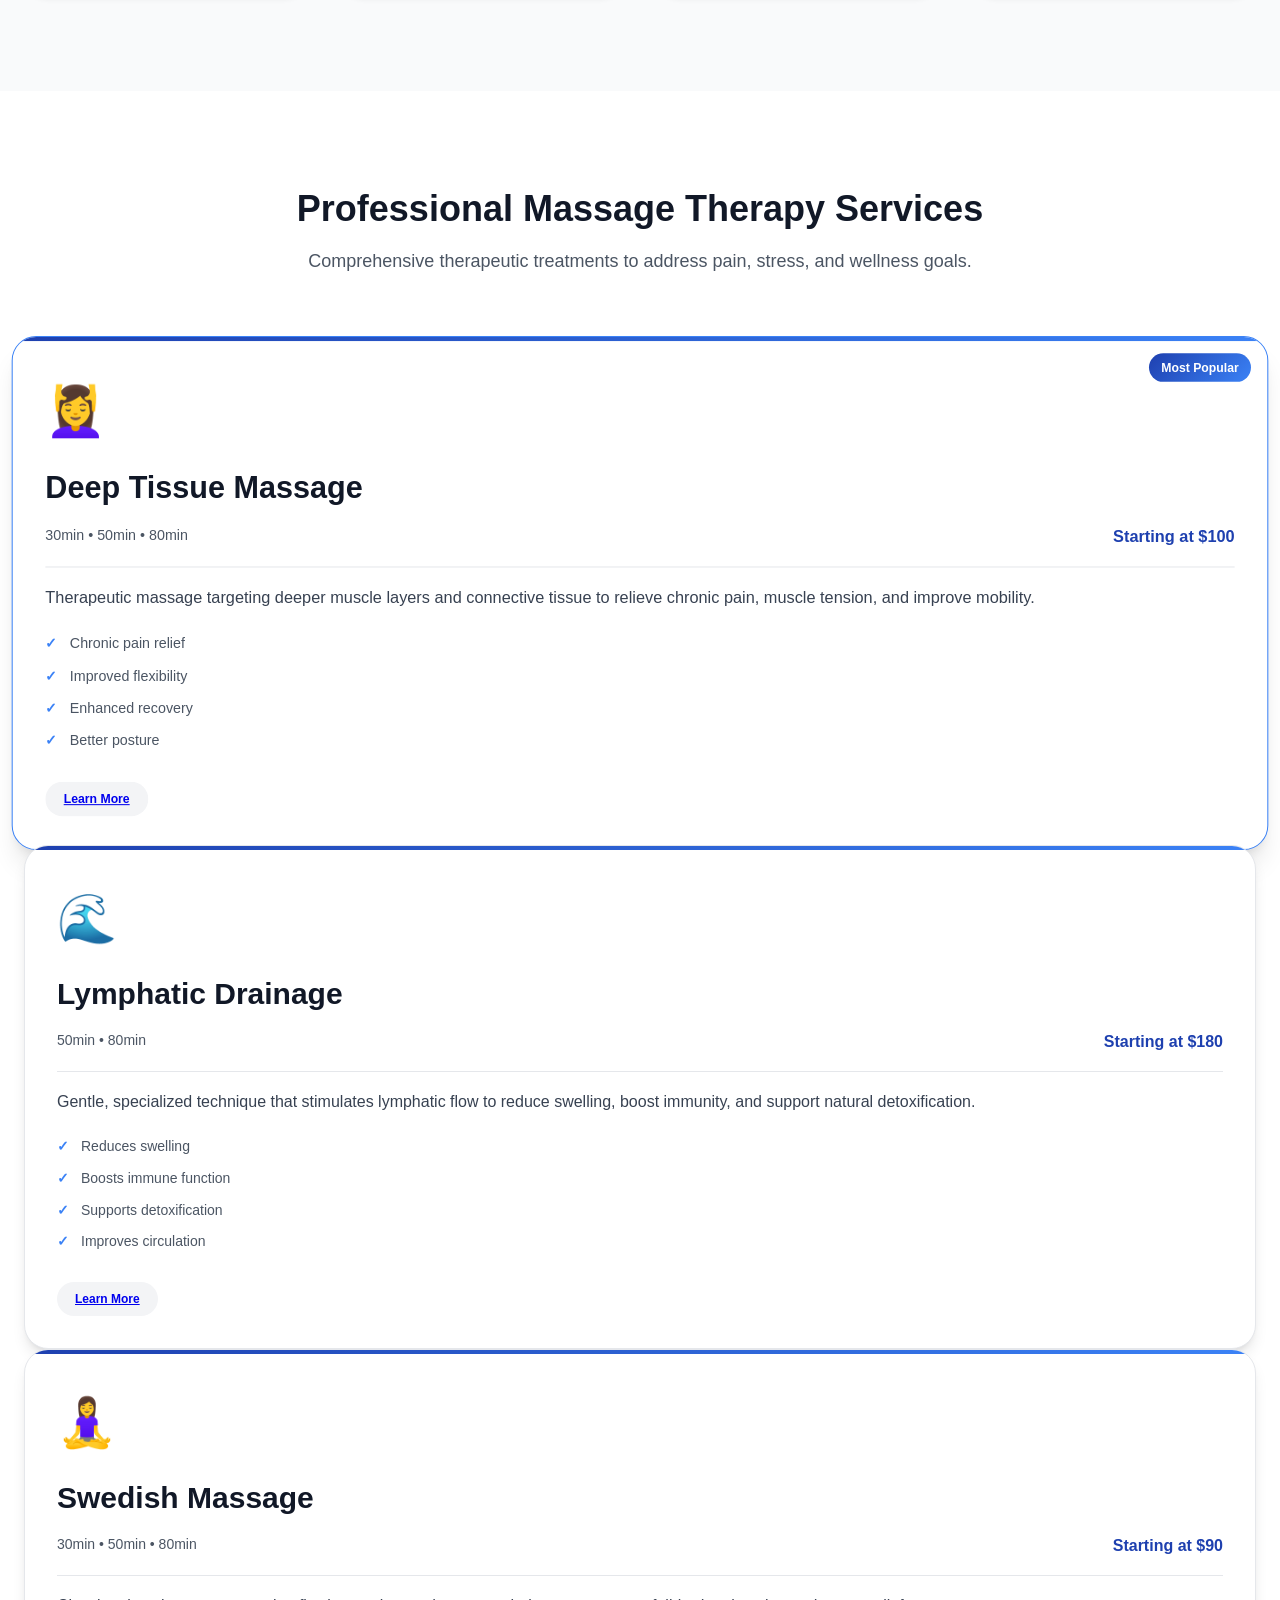
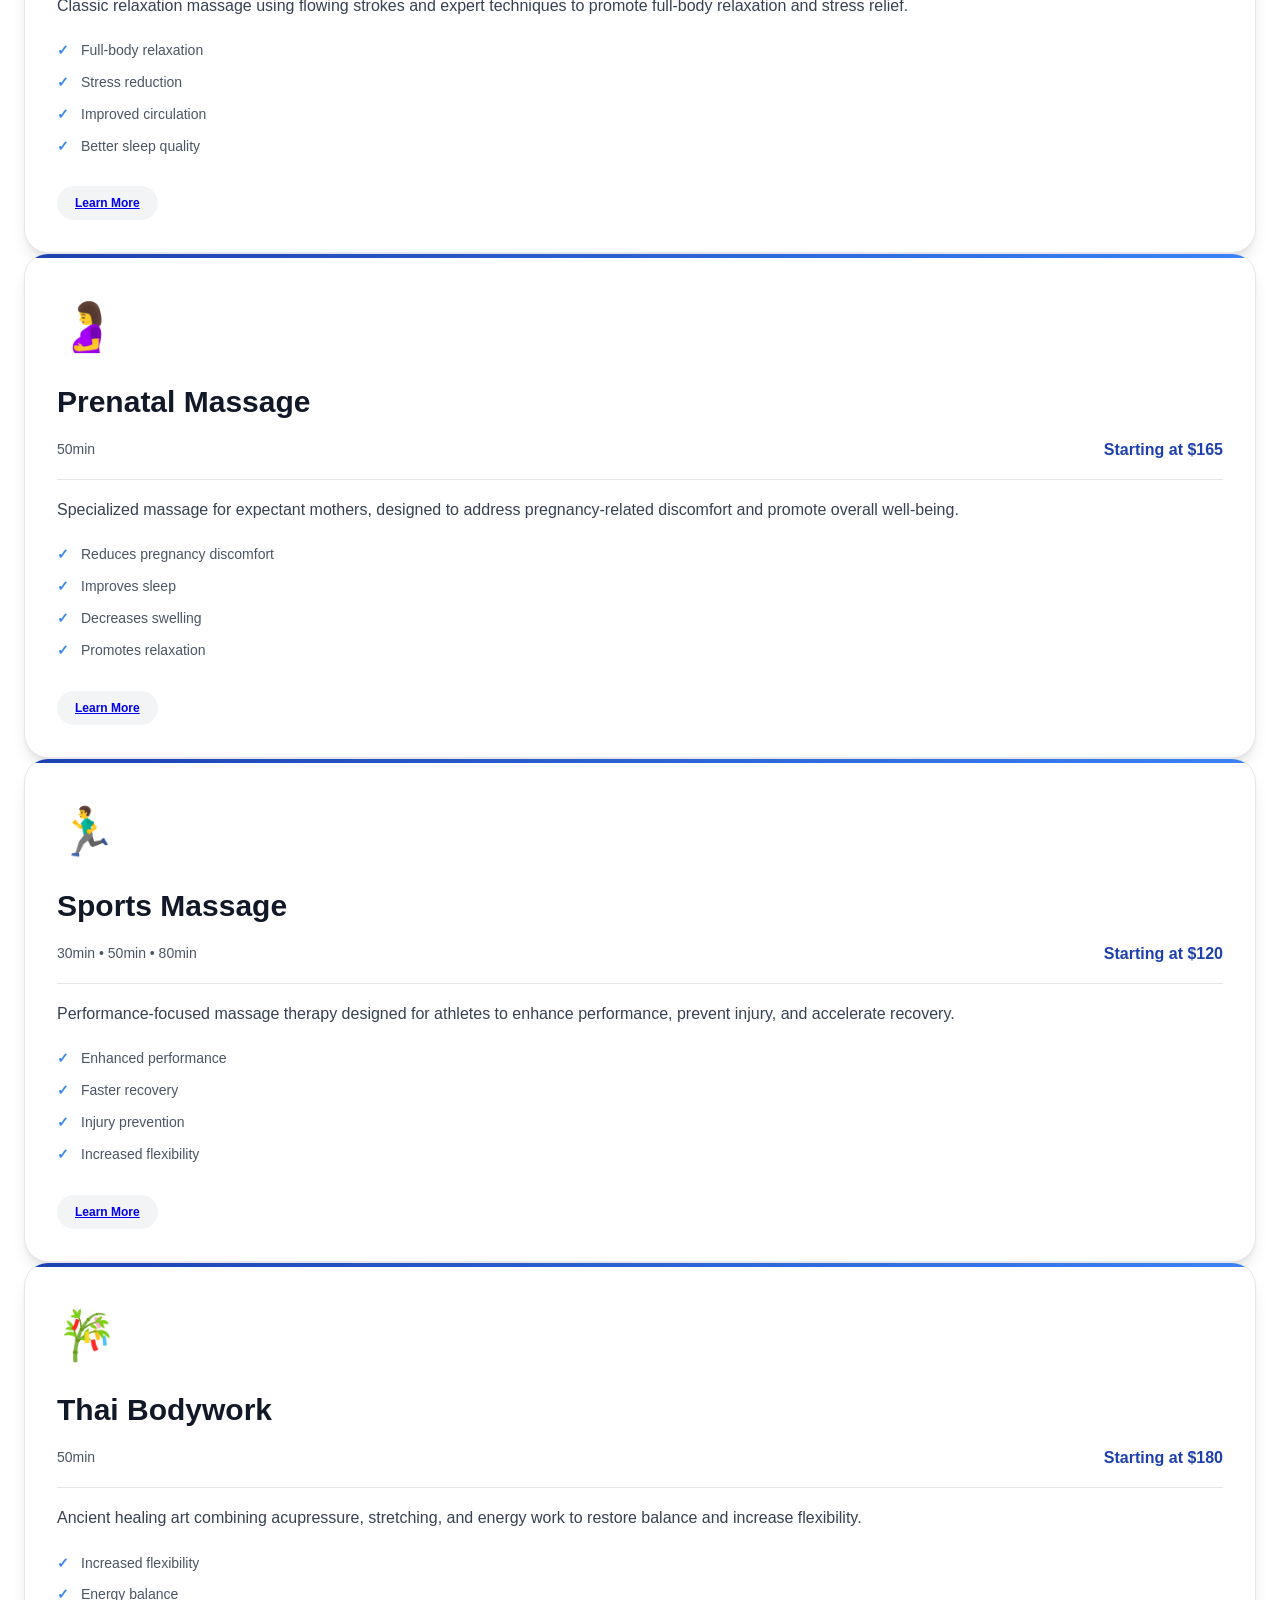
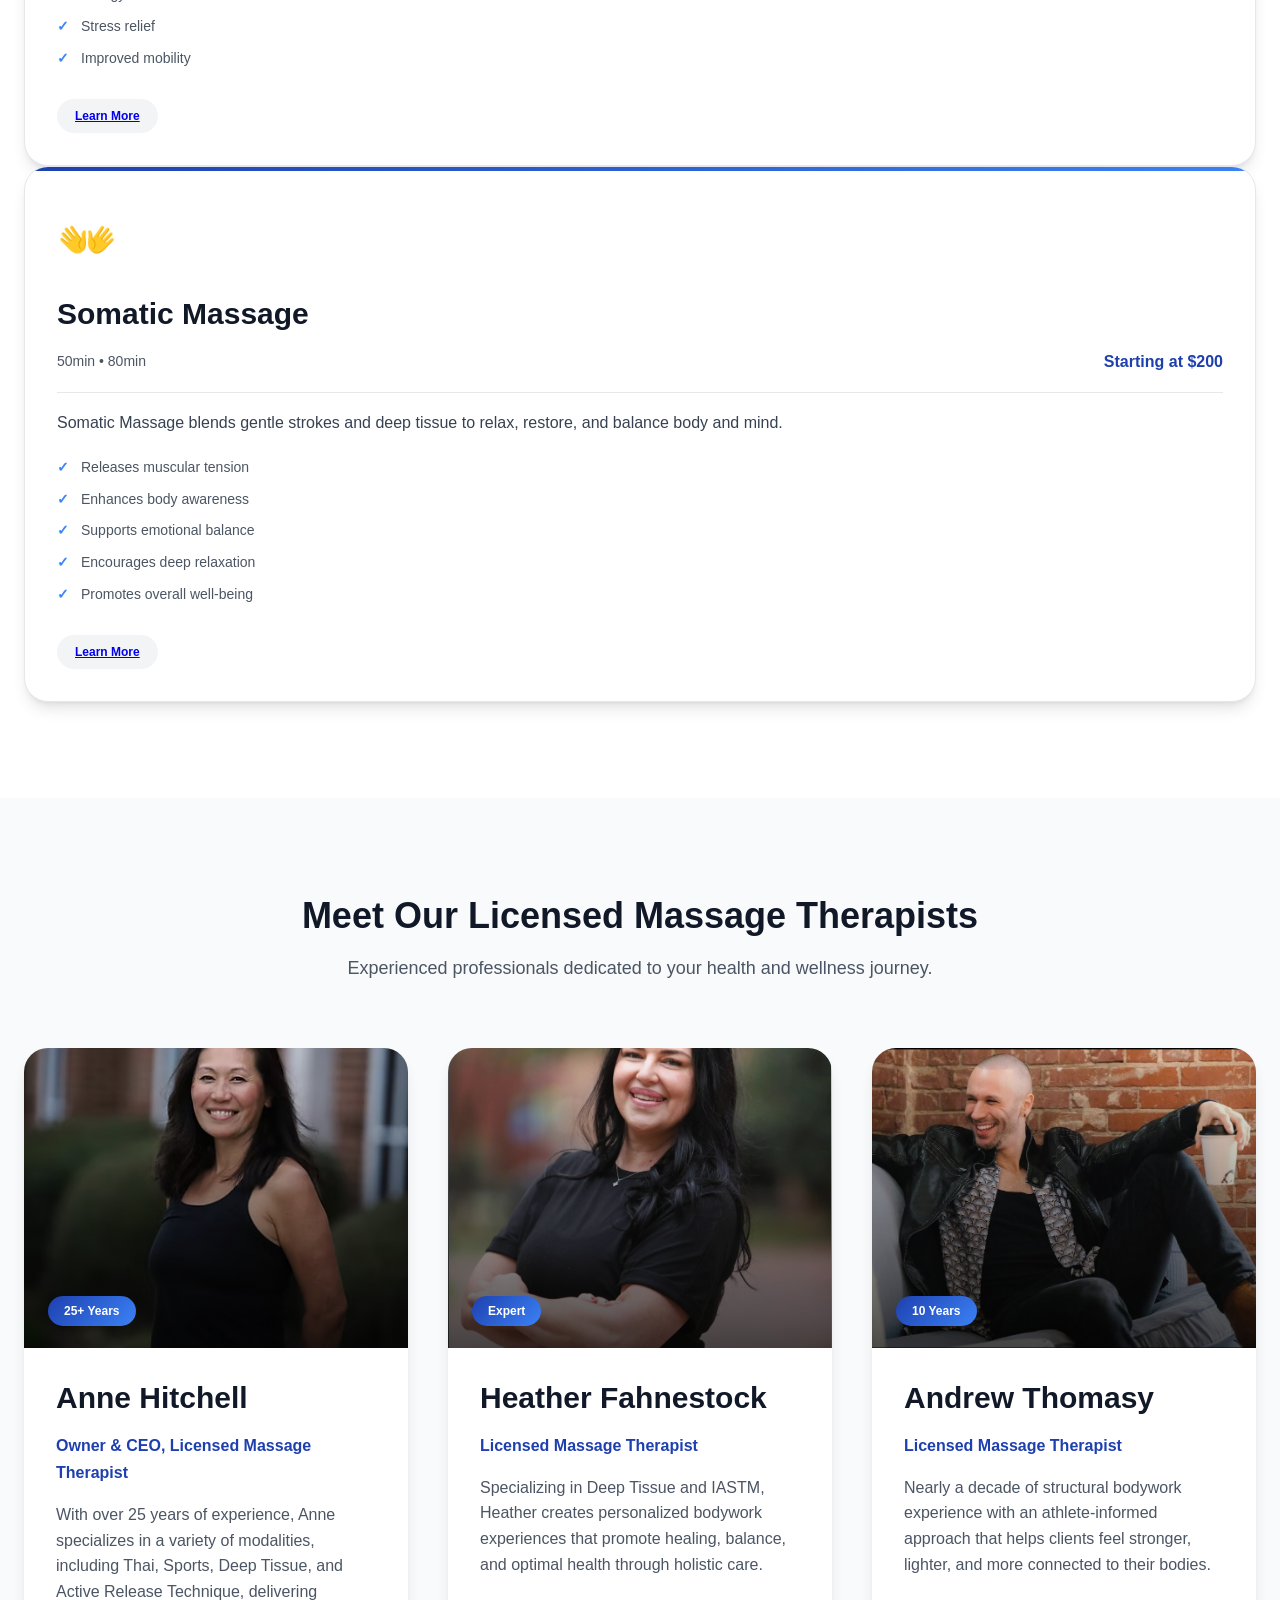
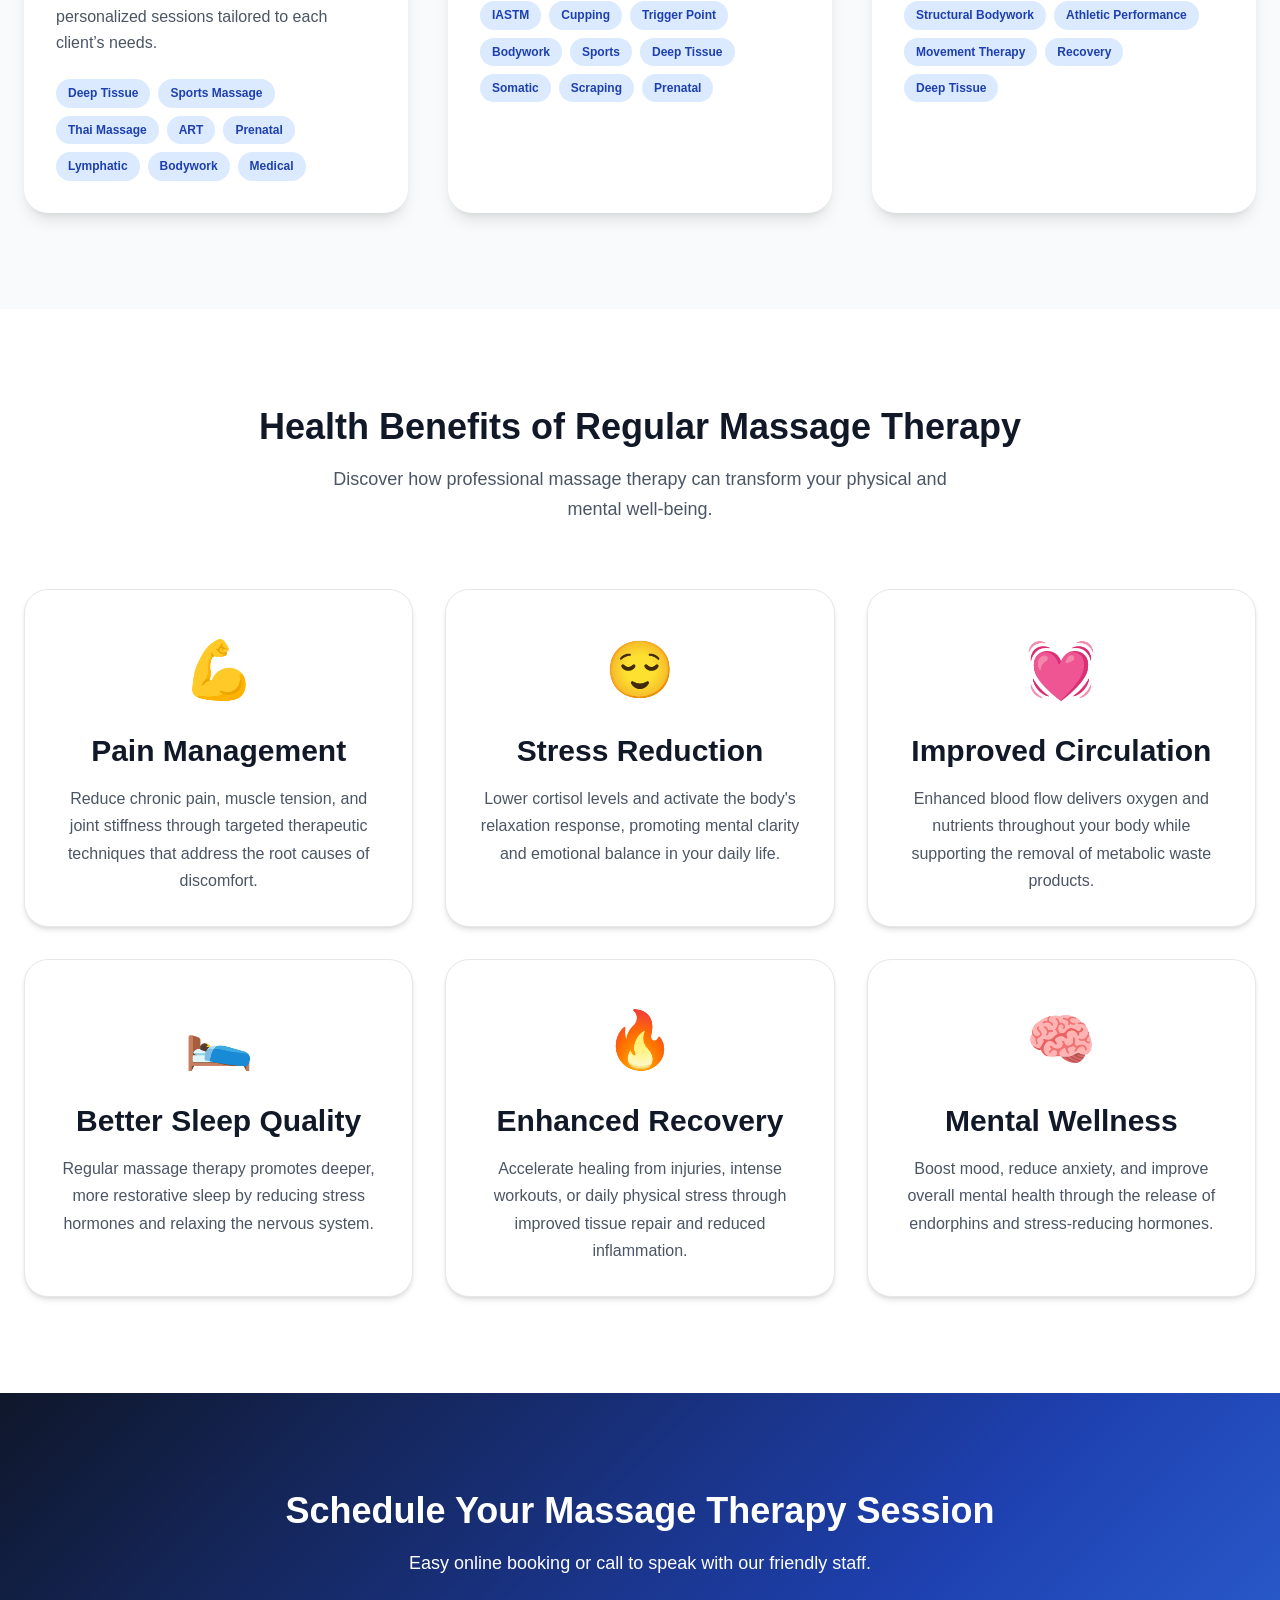
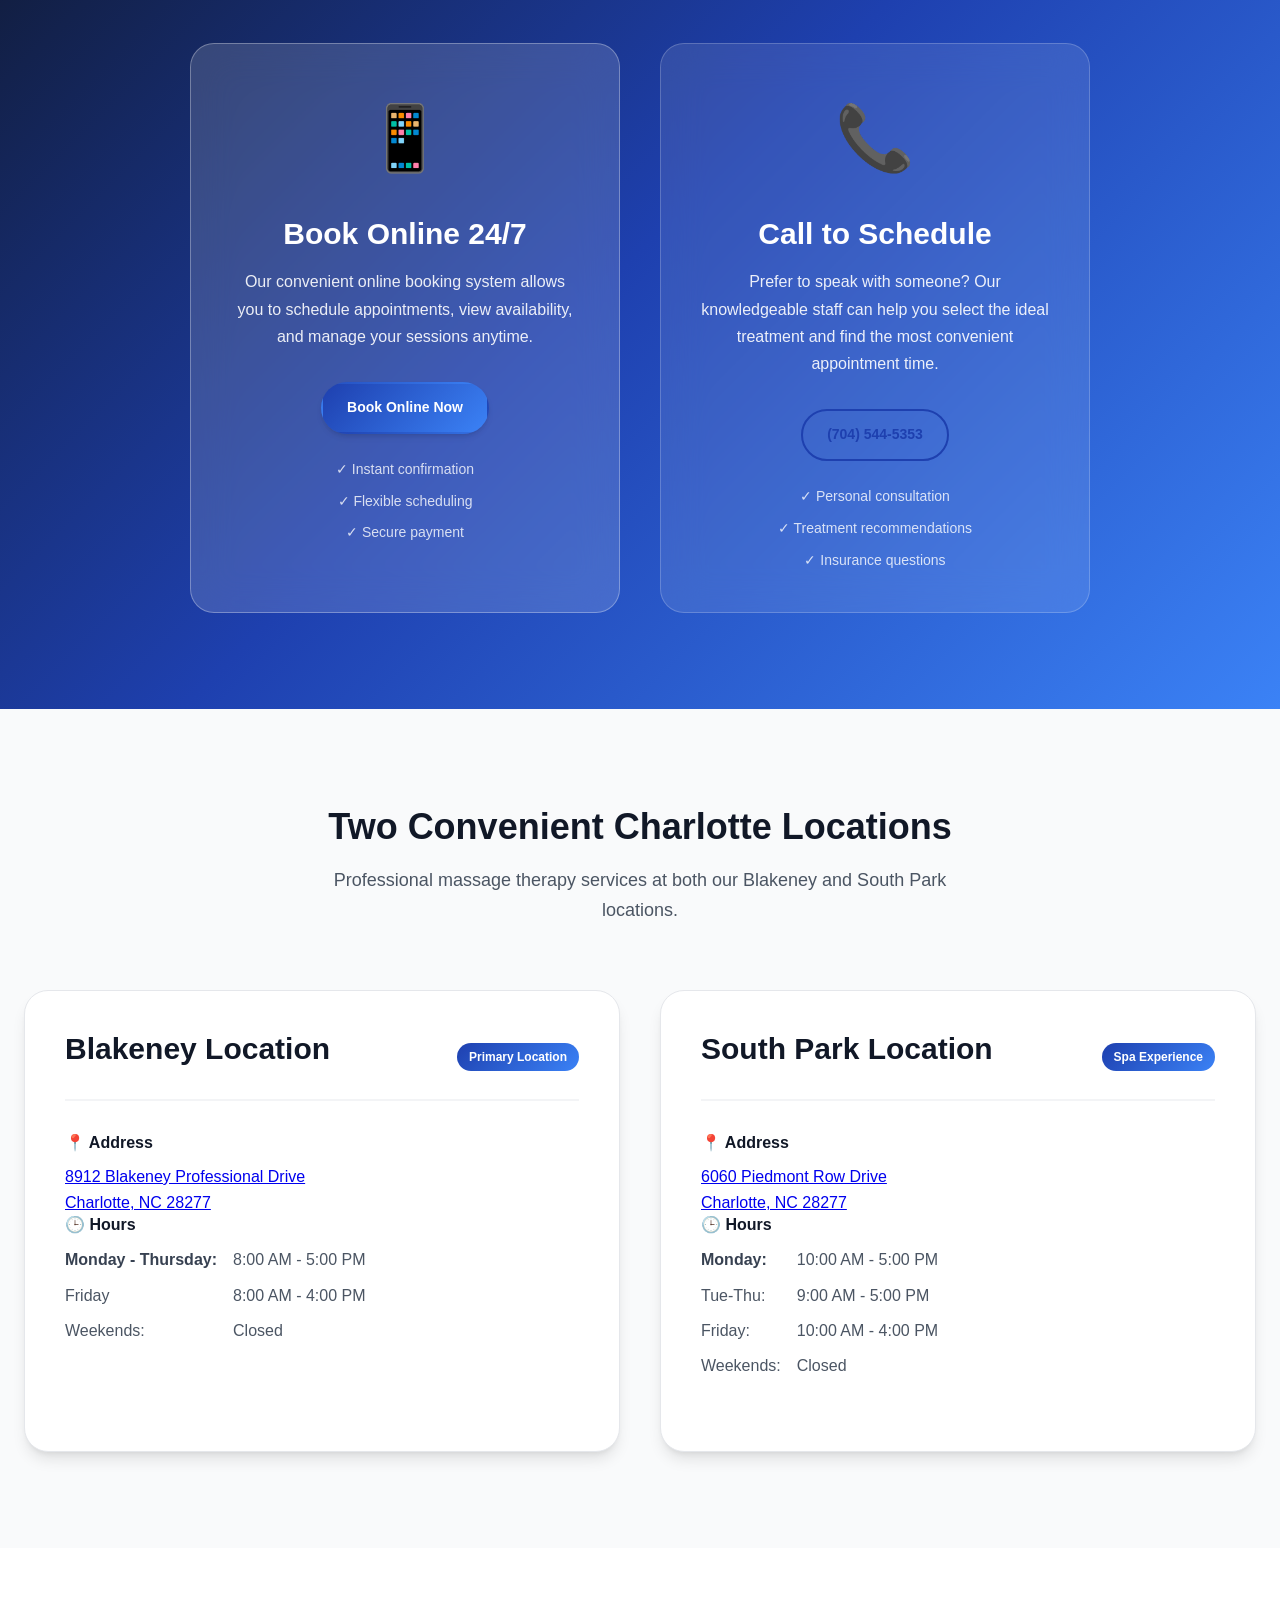
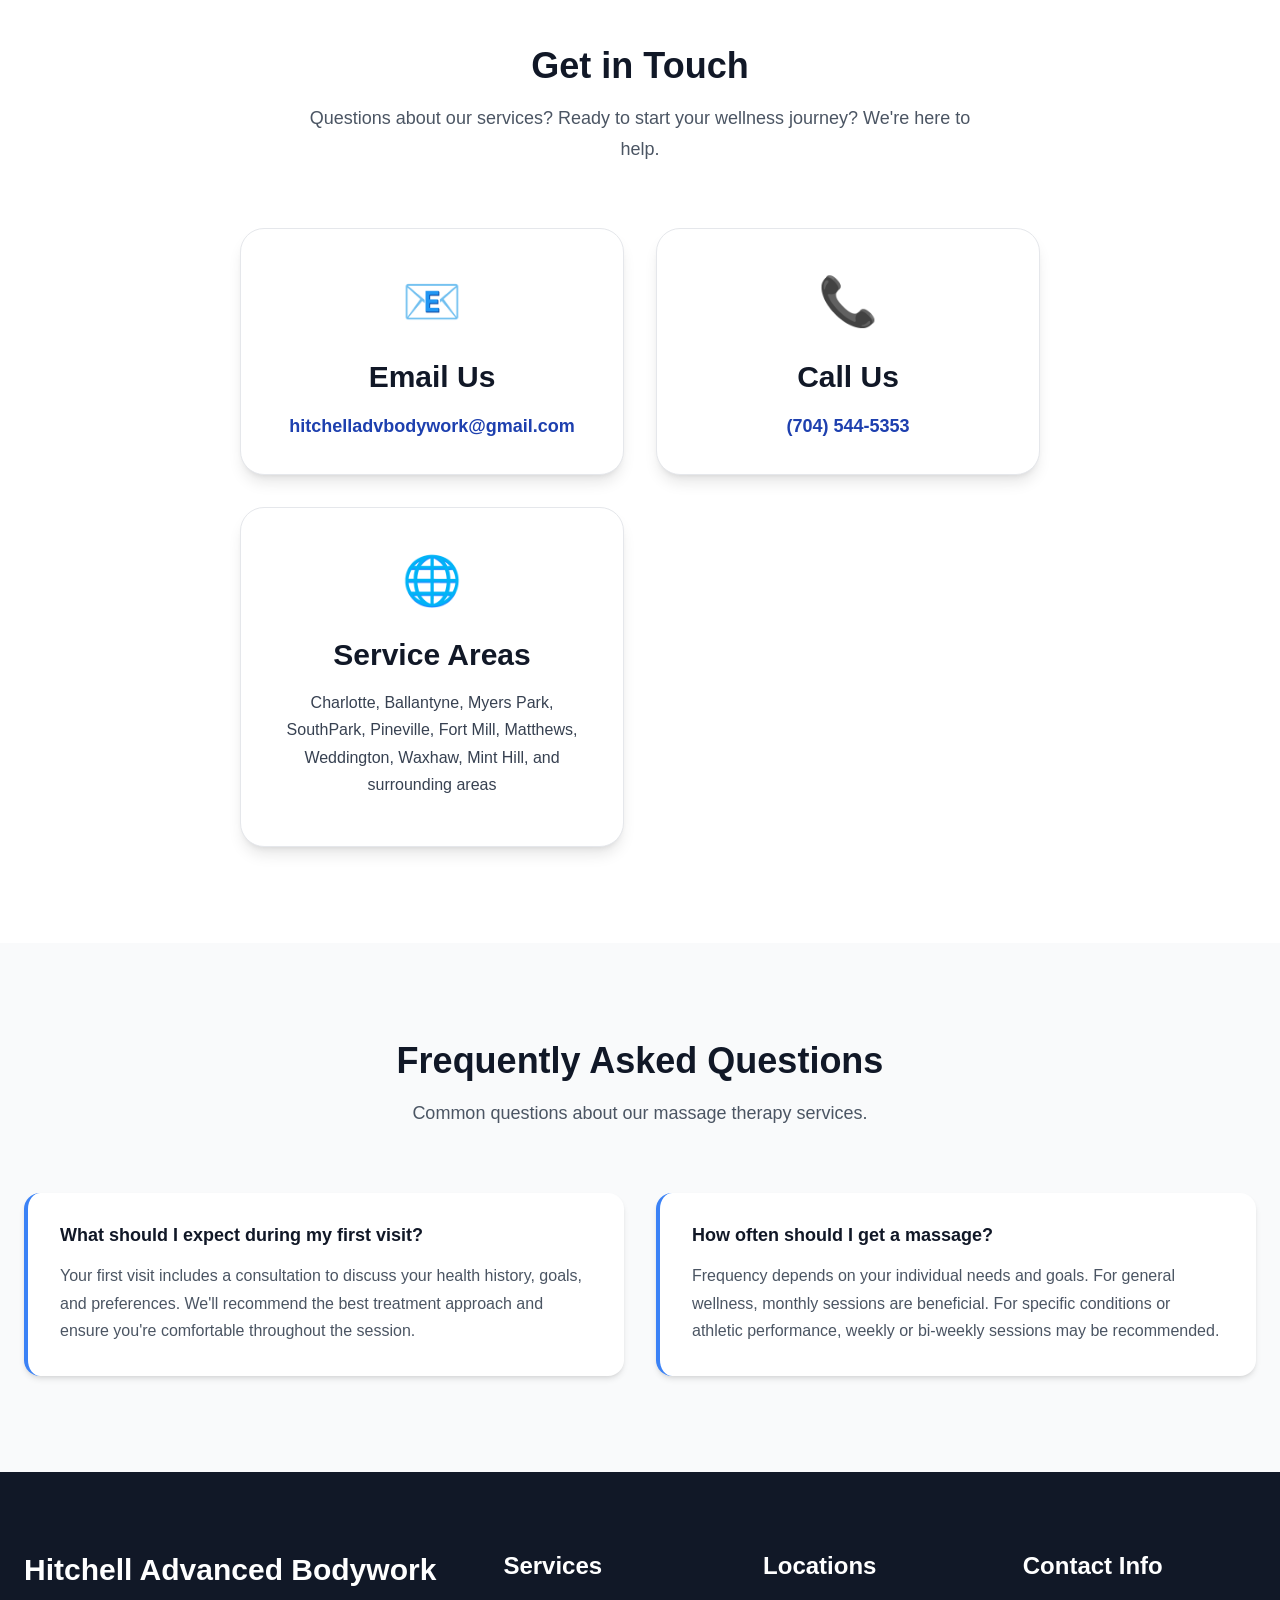
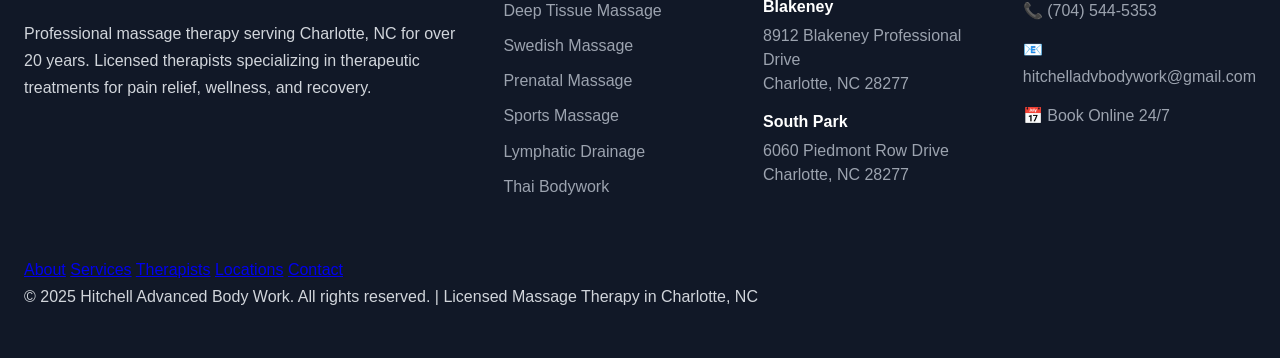
==== commit 44d96b8b: "Update prenatal massage price to $165" ====
--- a/index.html
+++ b/index.html
@@ -253,7 +253,7 @@
                         <h3>Prenatal Massage</h3>
                         <div class="service-meta">
                             <span class="duration">50min</span>
-                            <span class="price">Starting at $145</span>
+                            <span class="price">Starting at $165</span>
                         </div>
                         <p>Specialized massage for expectant mothers, designed to address pregnancy-related discomfort and promote overall well-being.</p>
                         <ul class="service-benefits">
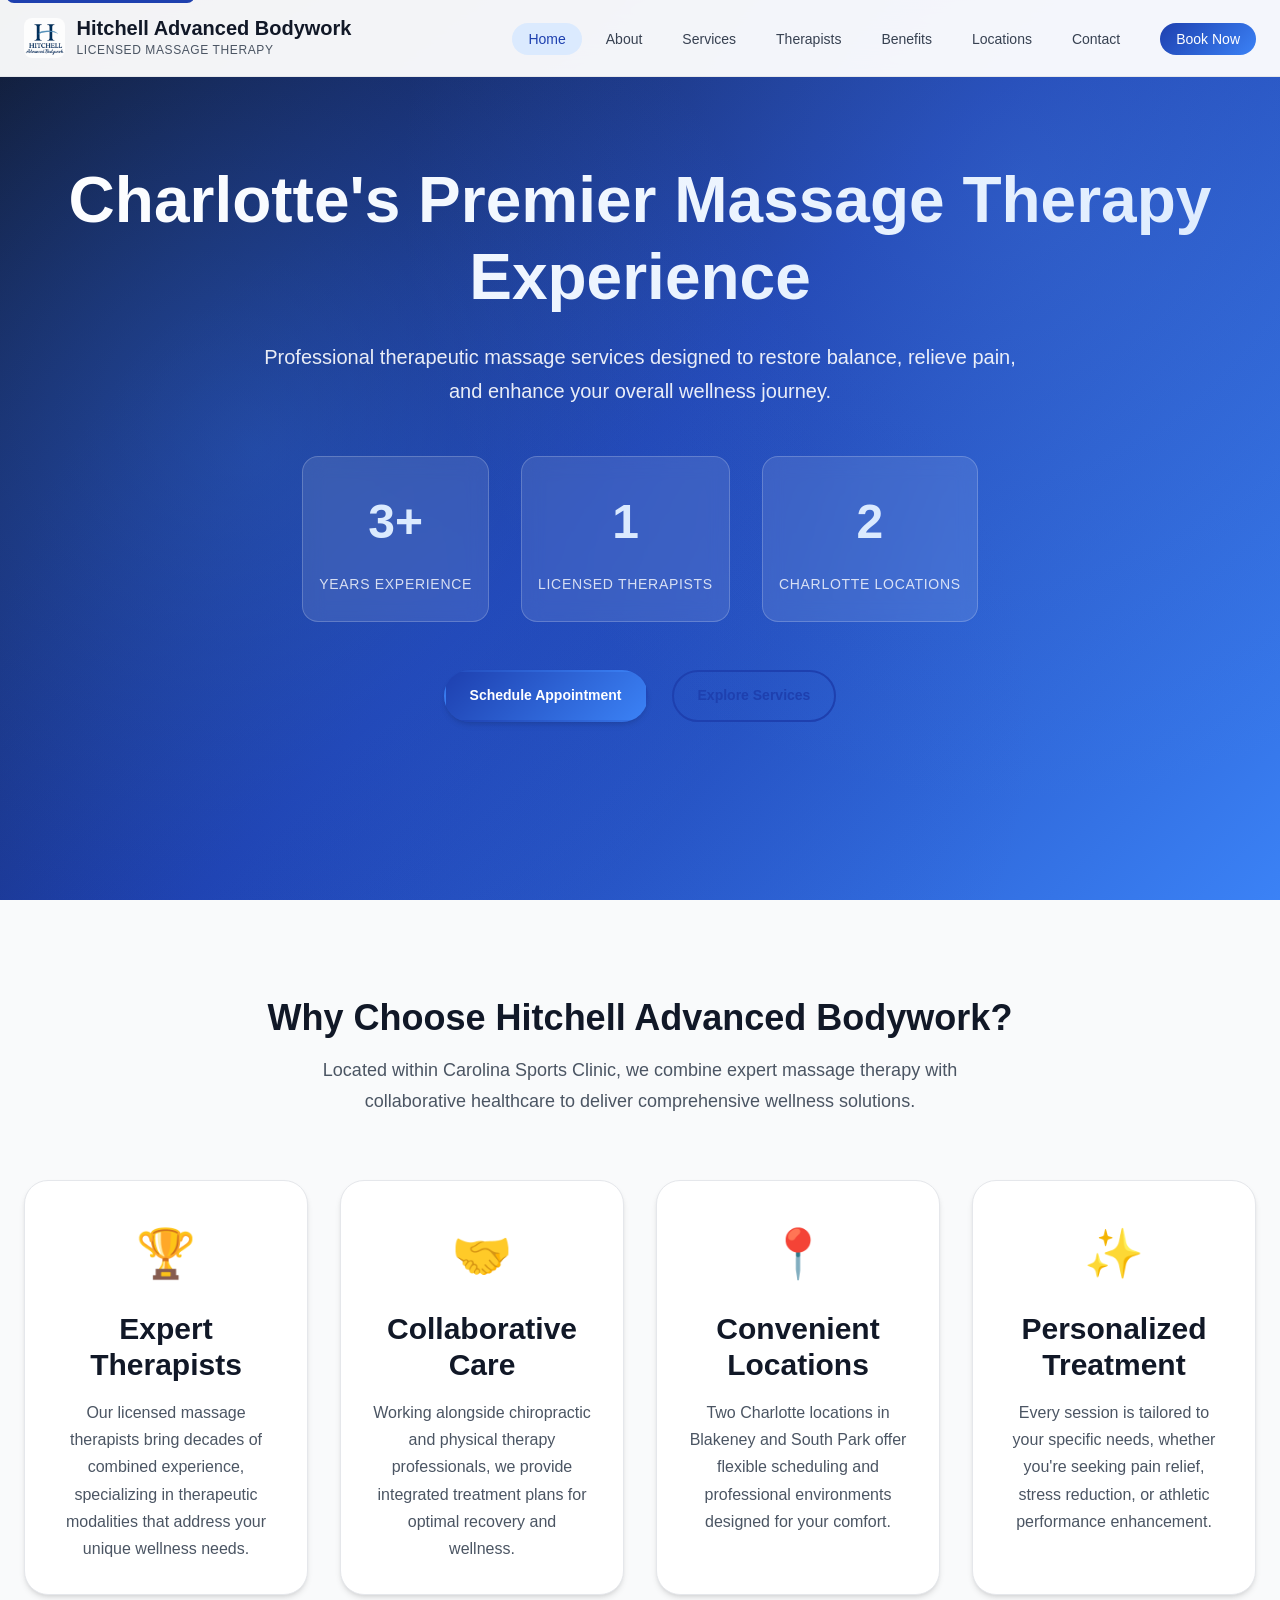
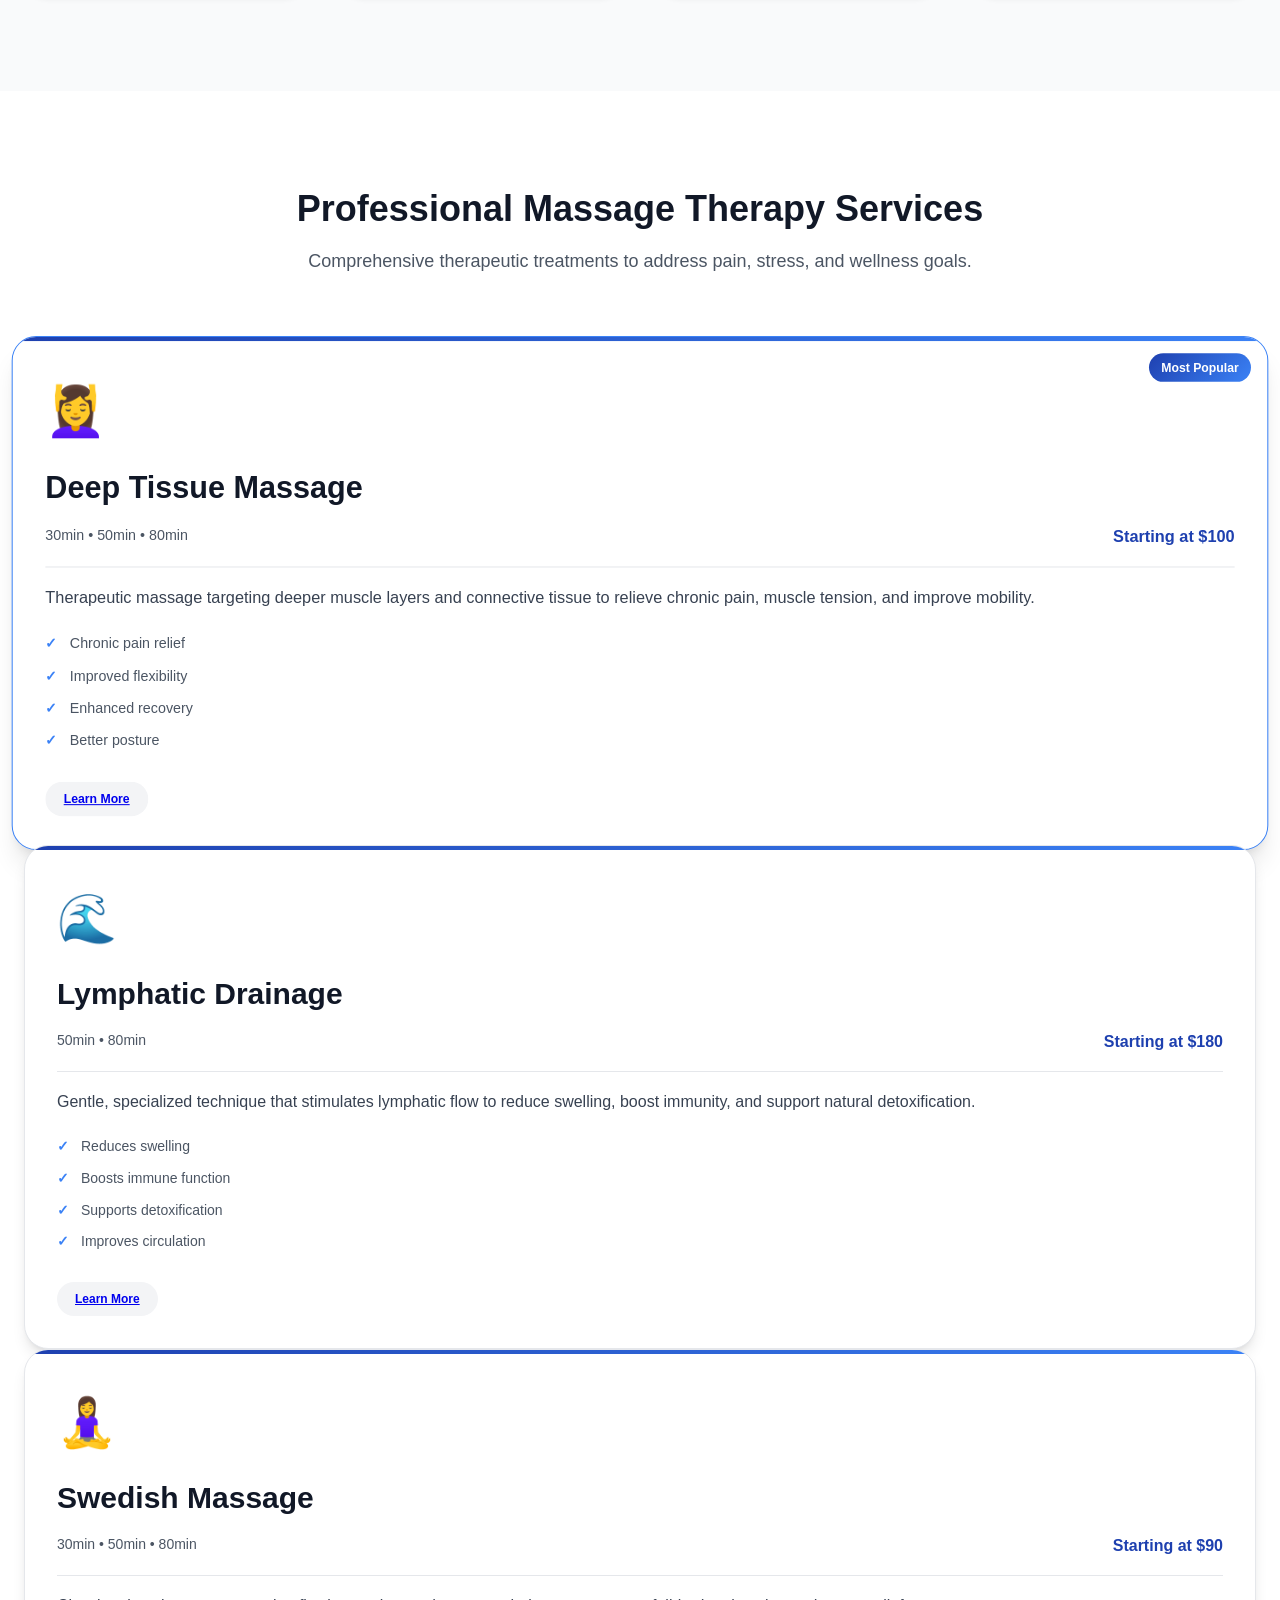
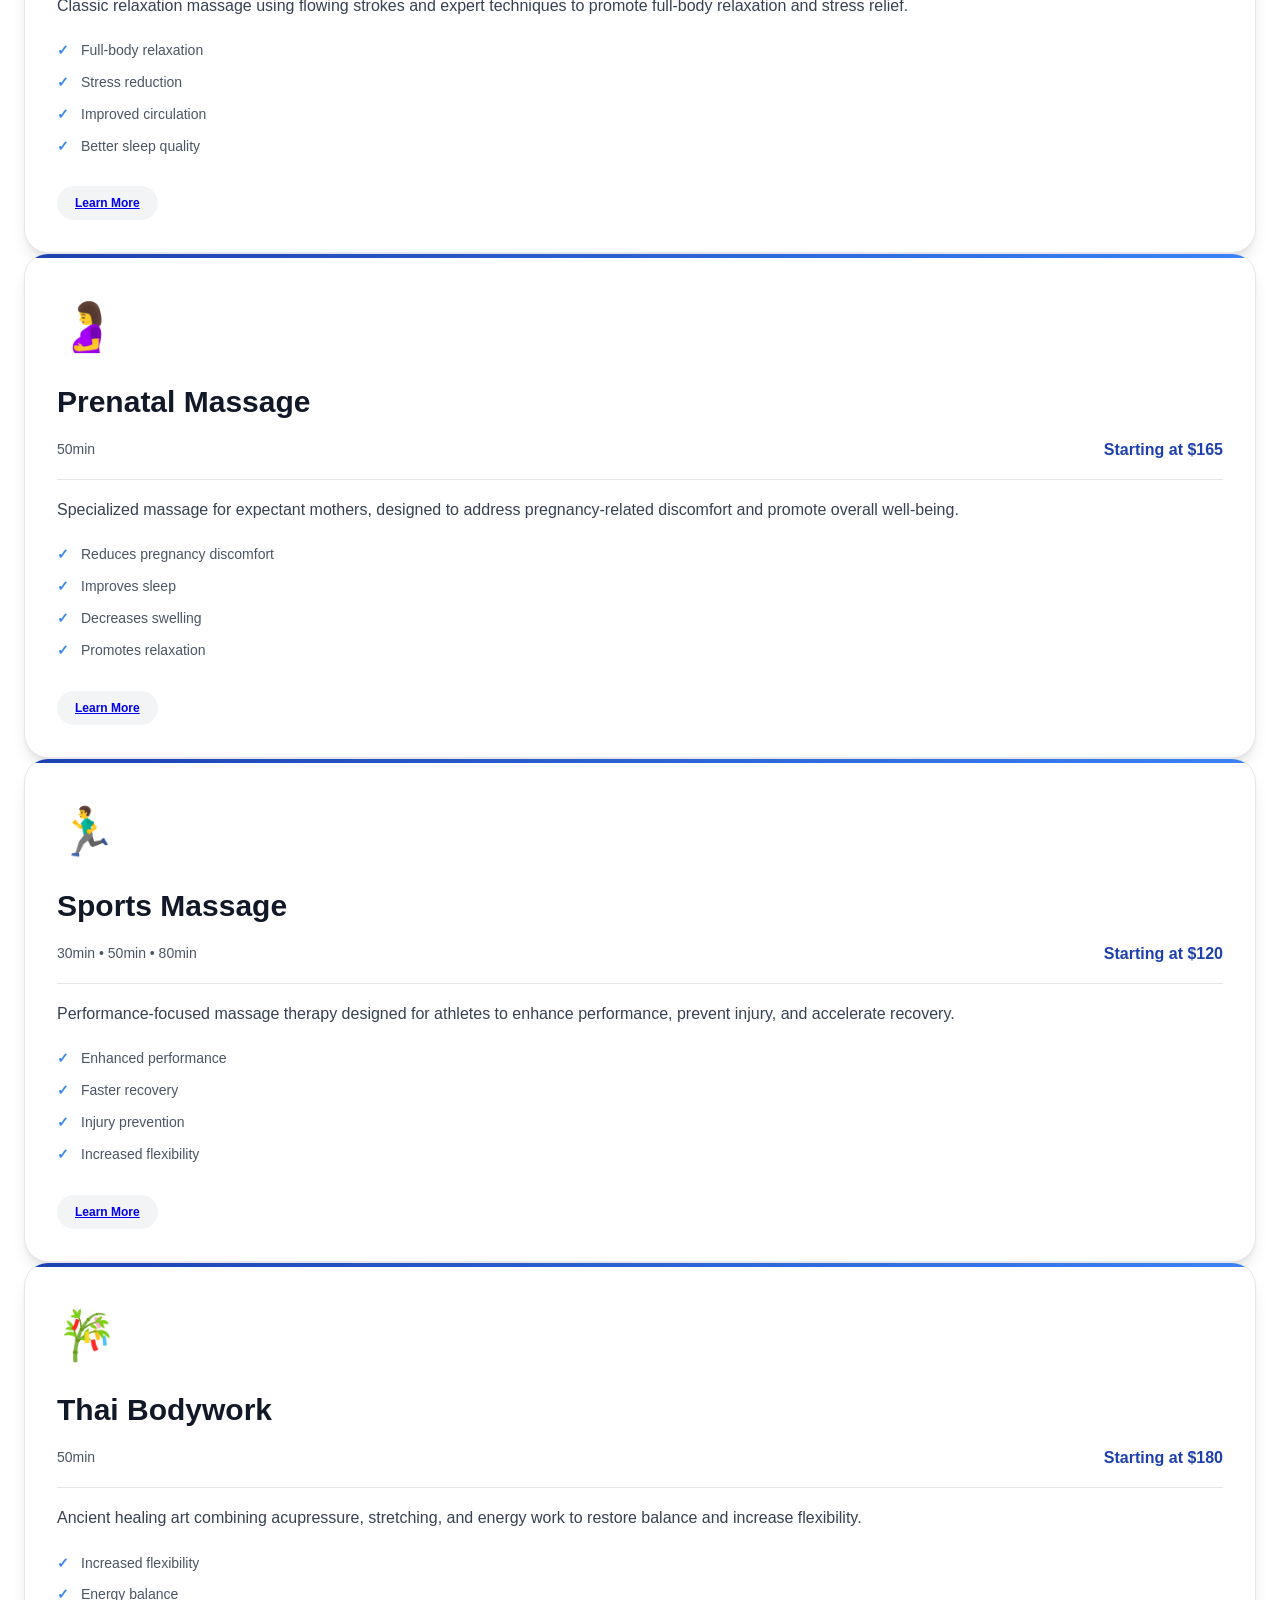
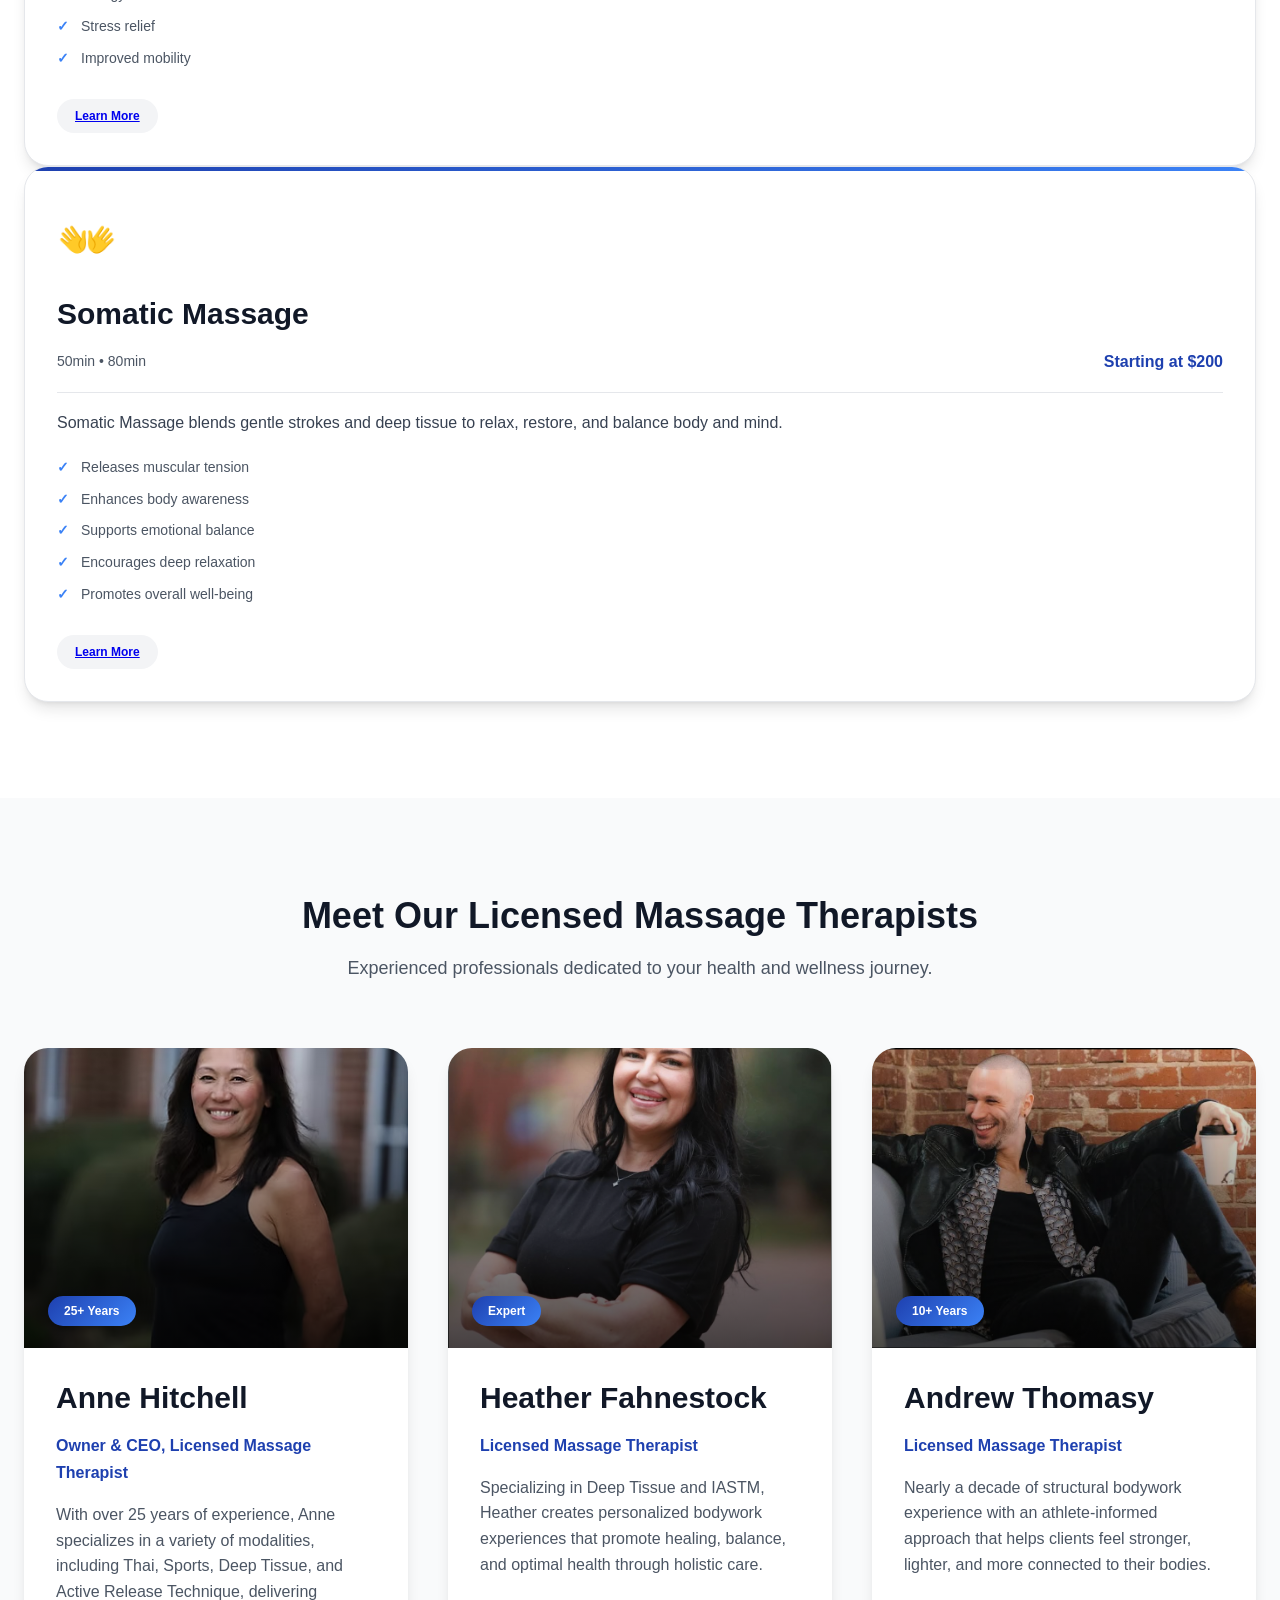
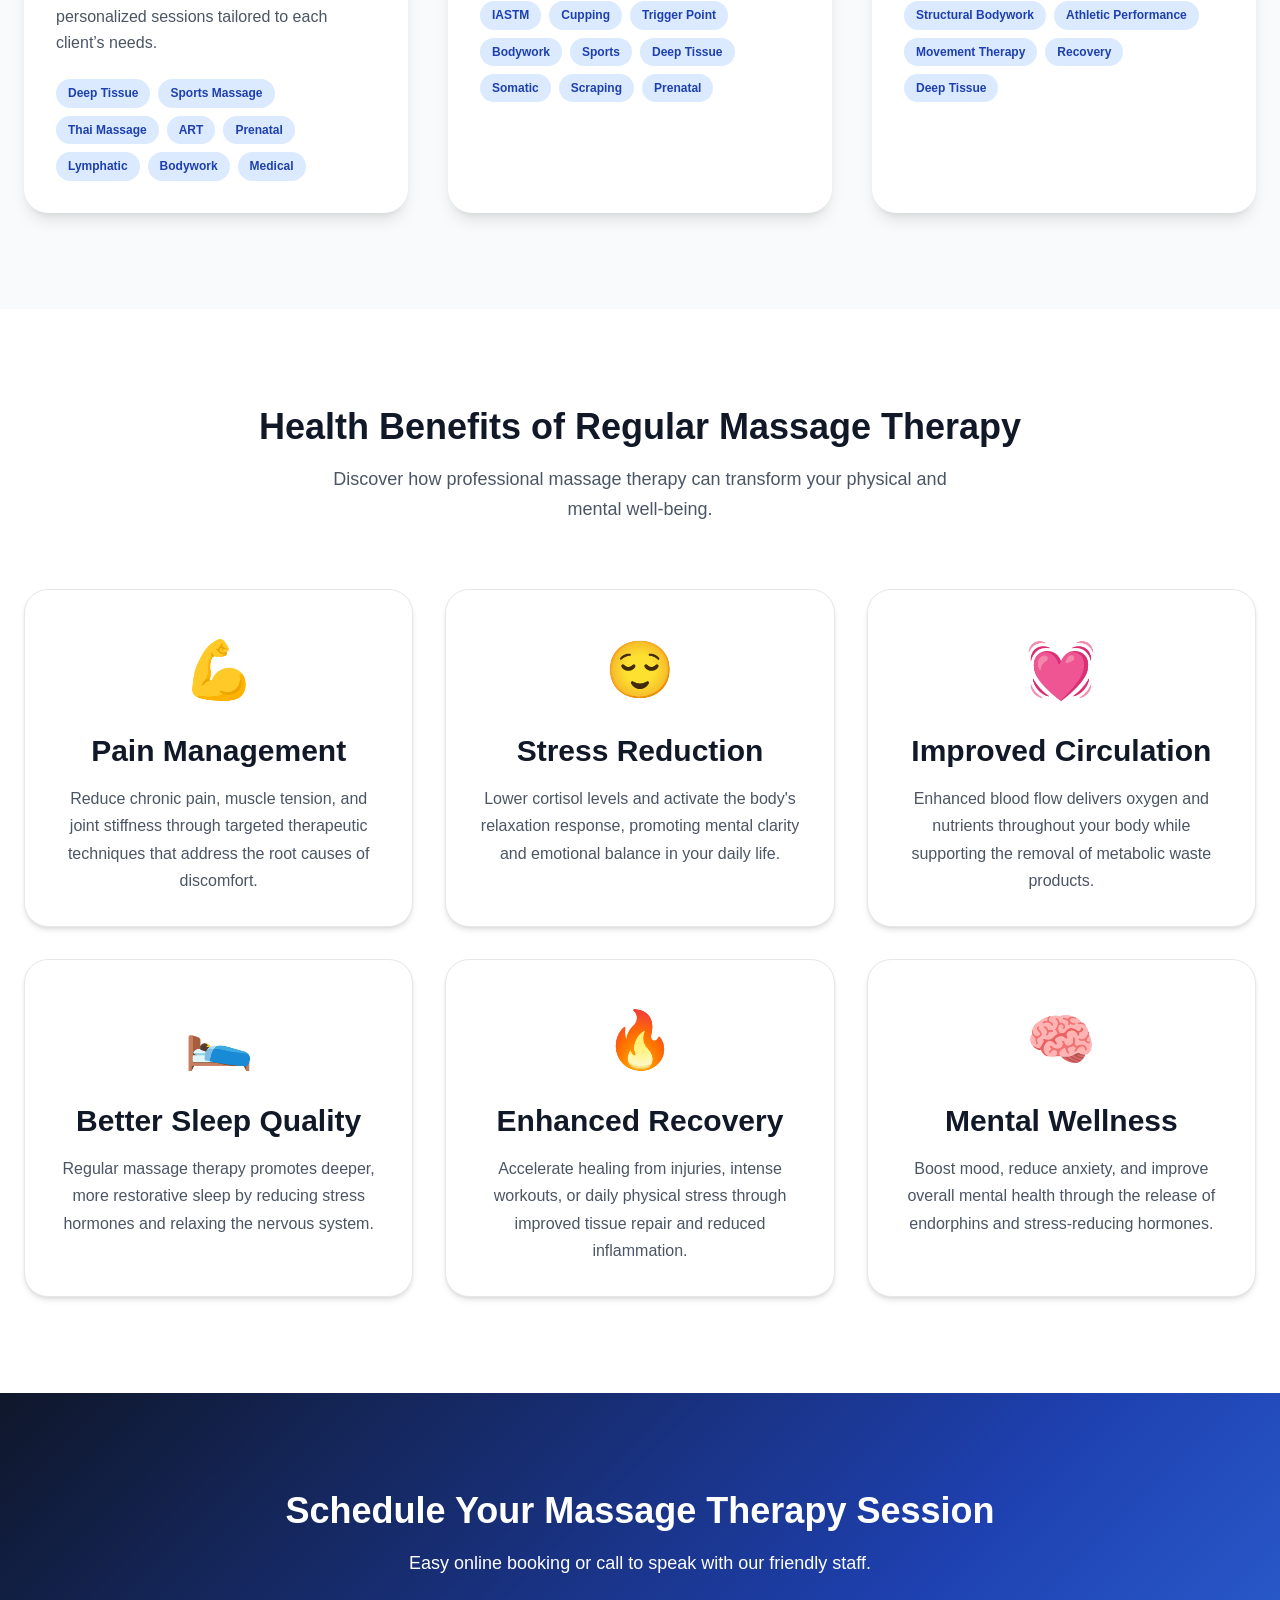
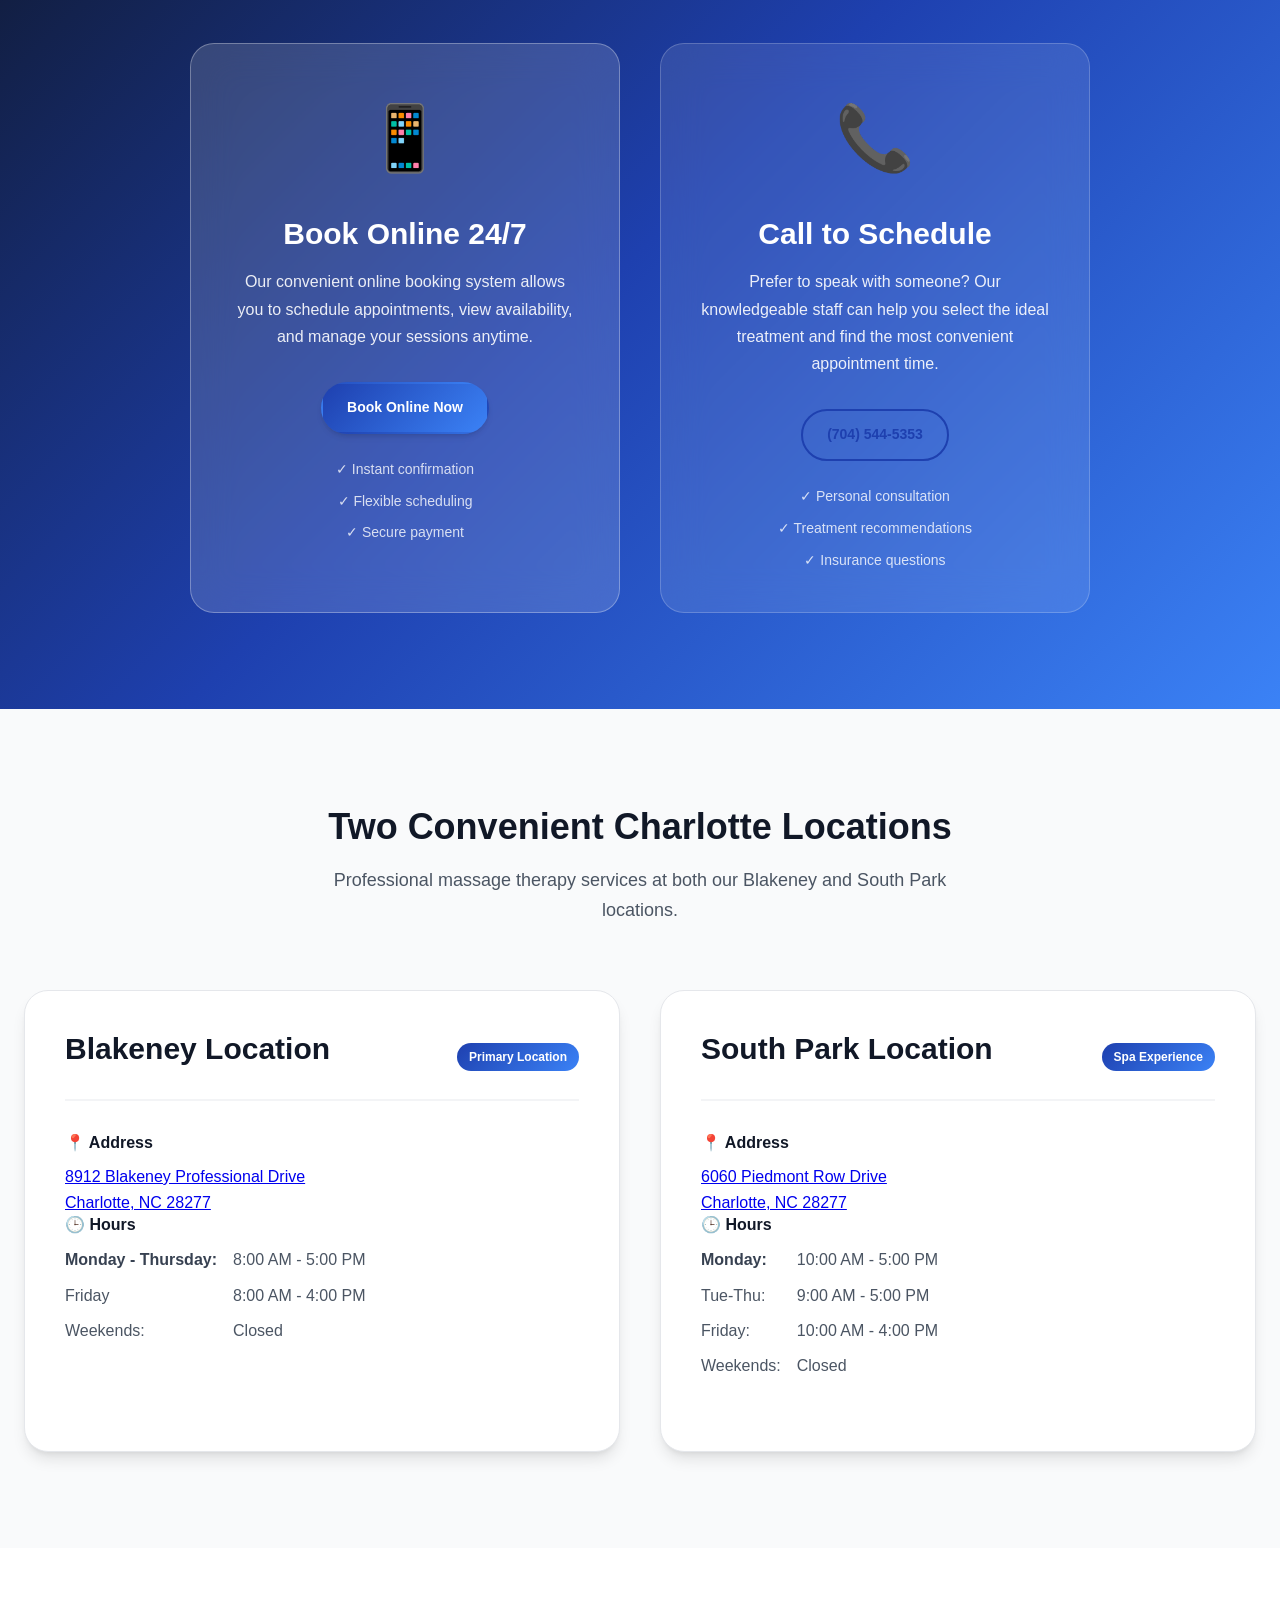
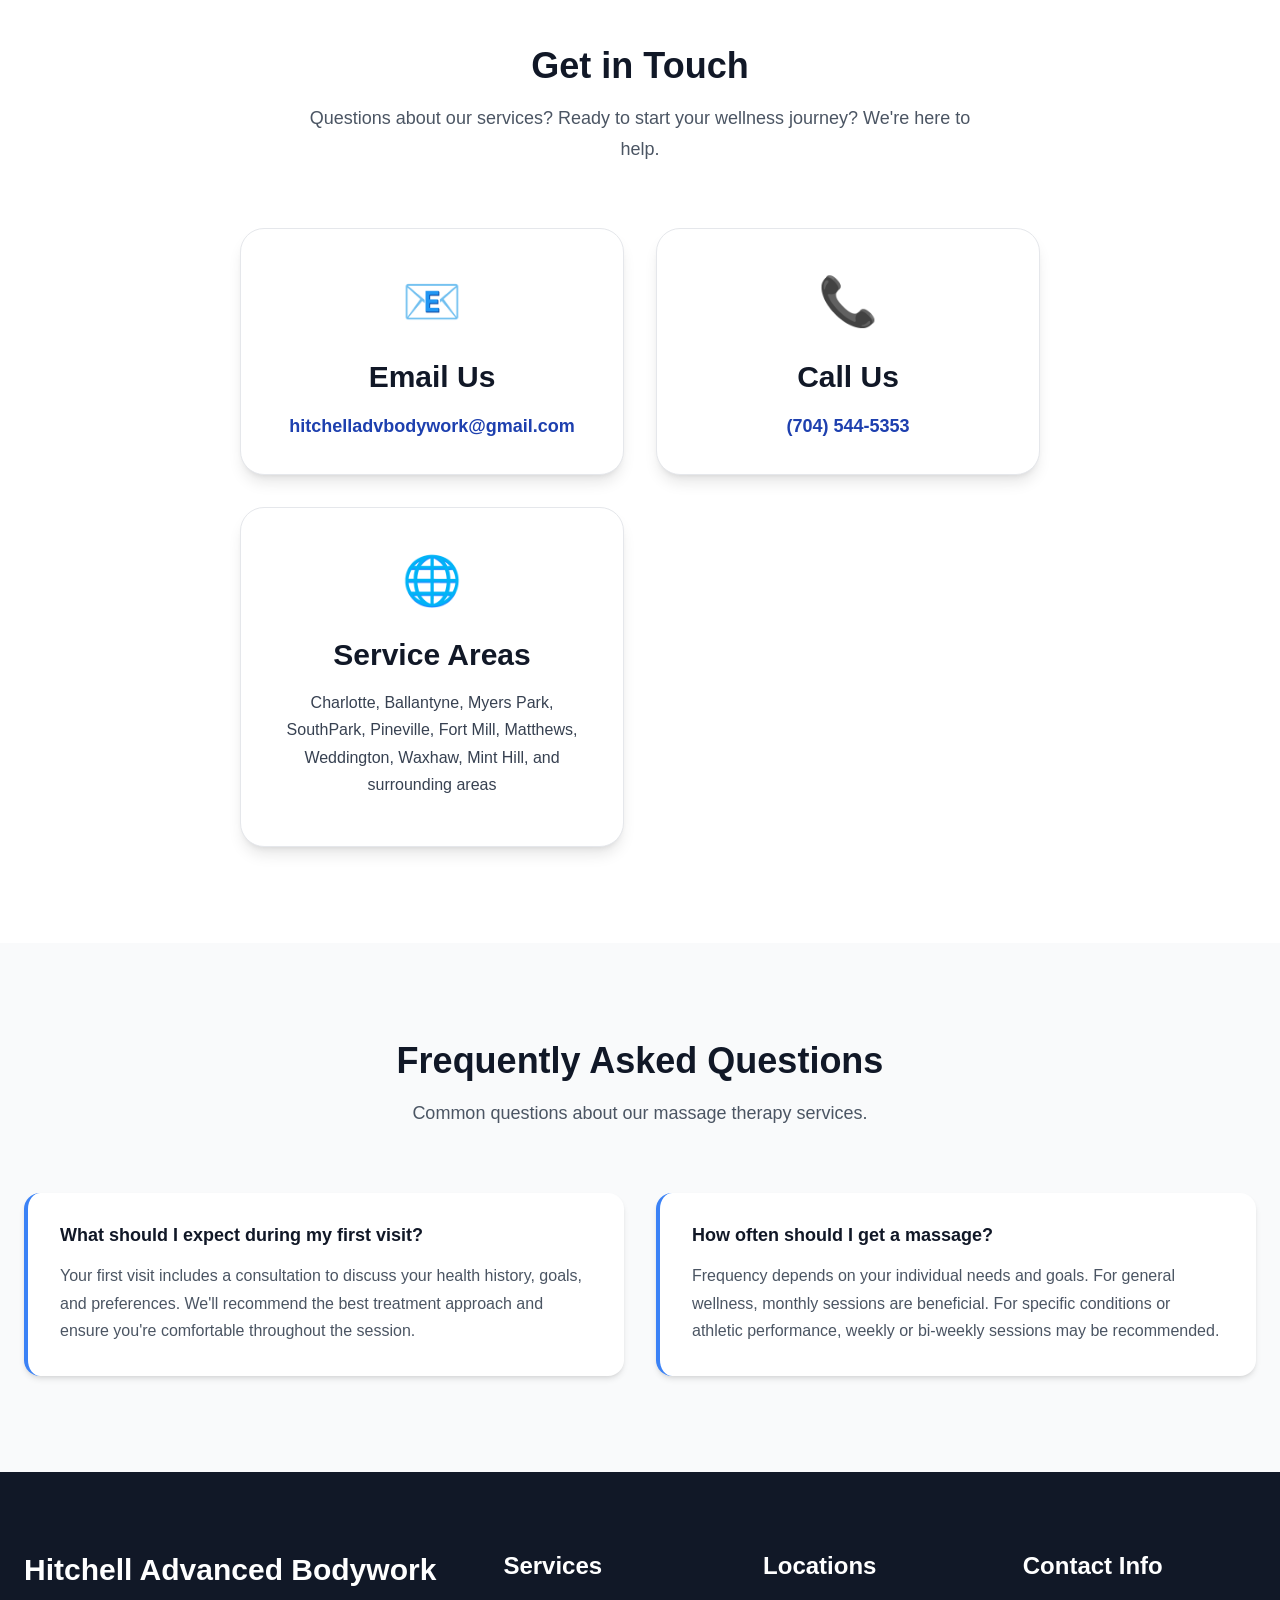
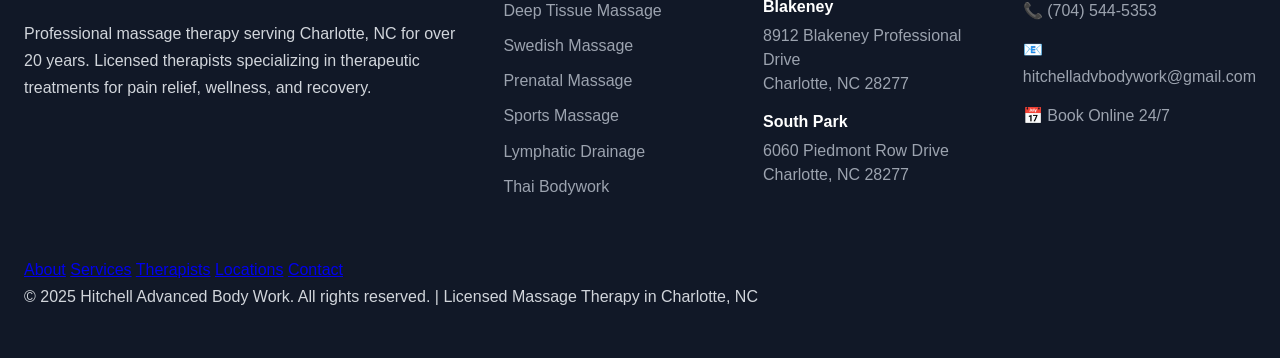
==== commit 724982d9: "Update experience badge text to '10+ Years'" ====
--- a/index.html
+++ b/index.html
@@ -386,7 +386,7 @@
                             <img src="andrewthomasy.png" alt="Andrew Thomasy - Licensed Massage Therapist" loading="lazy">
                             <div class="team-overlay">
                                 <div class="team-social">
-                                    <span class="experience-badge">10 Years</span>
+                                    <span class="experience-badge">10+ Years</span>
                                 </div>
                             </div>
                         </div>
